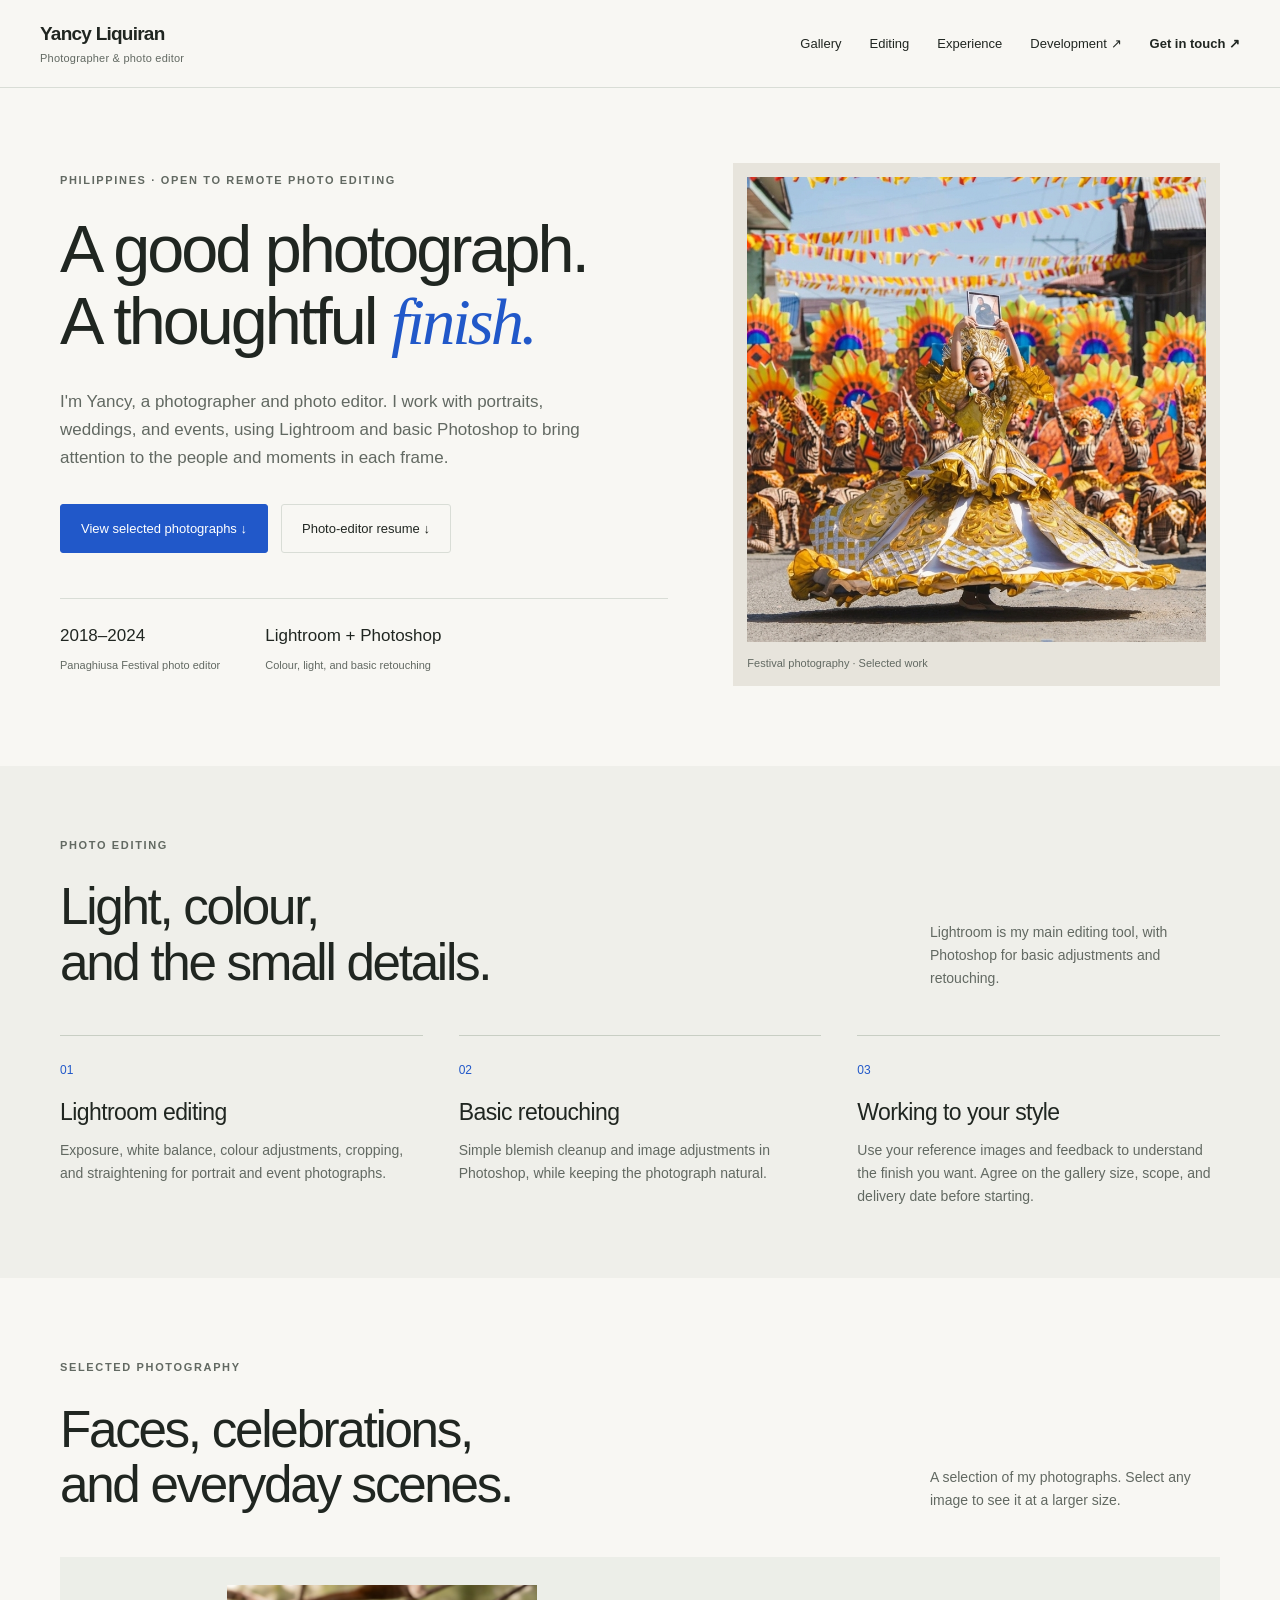
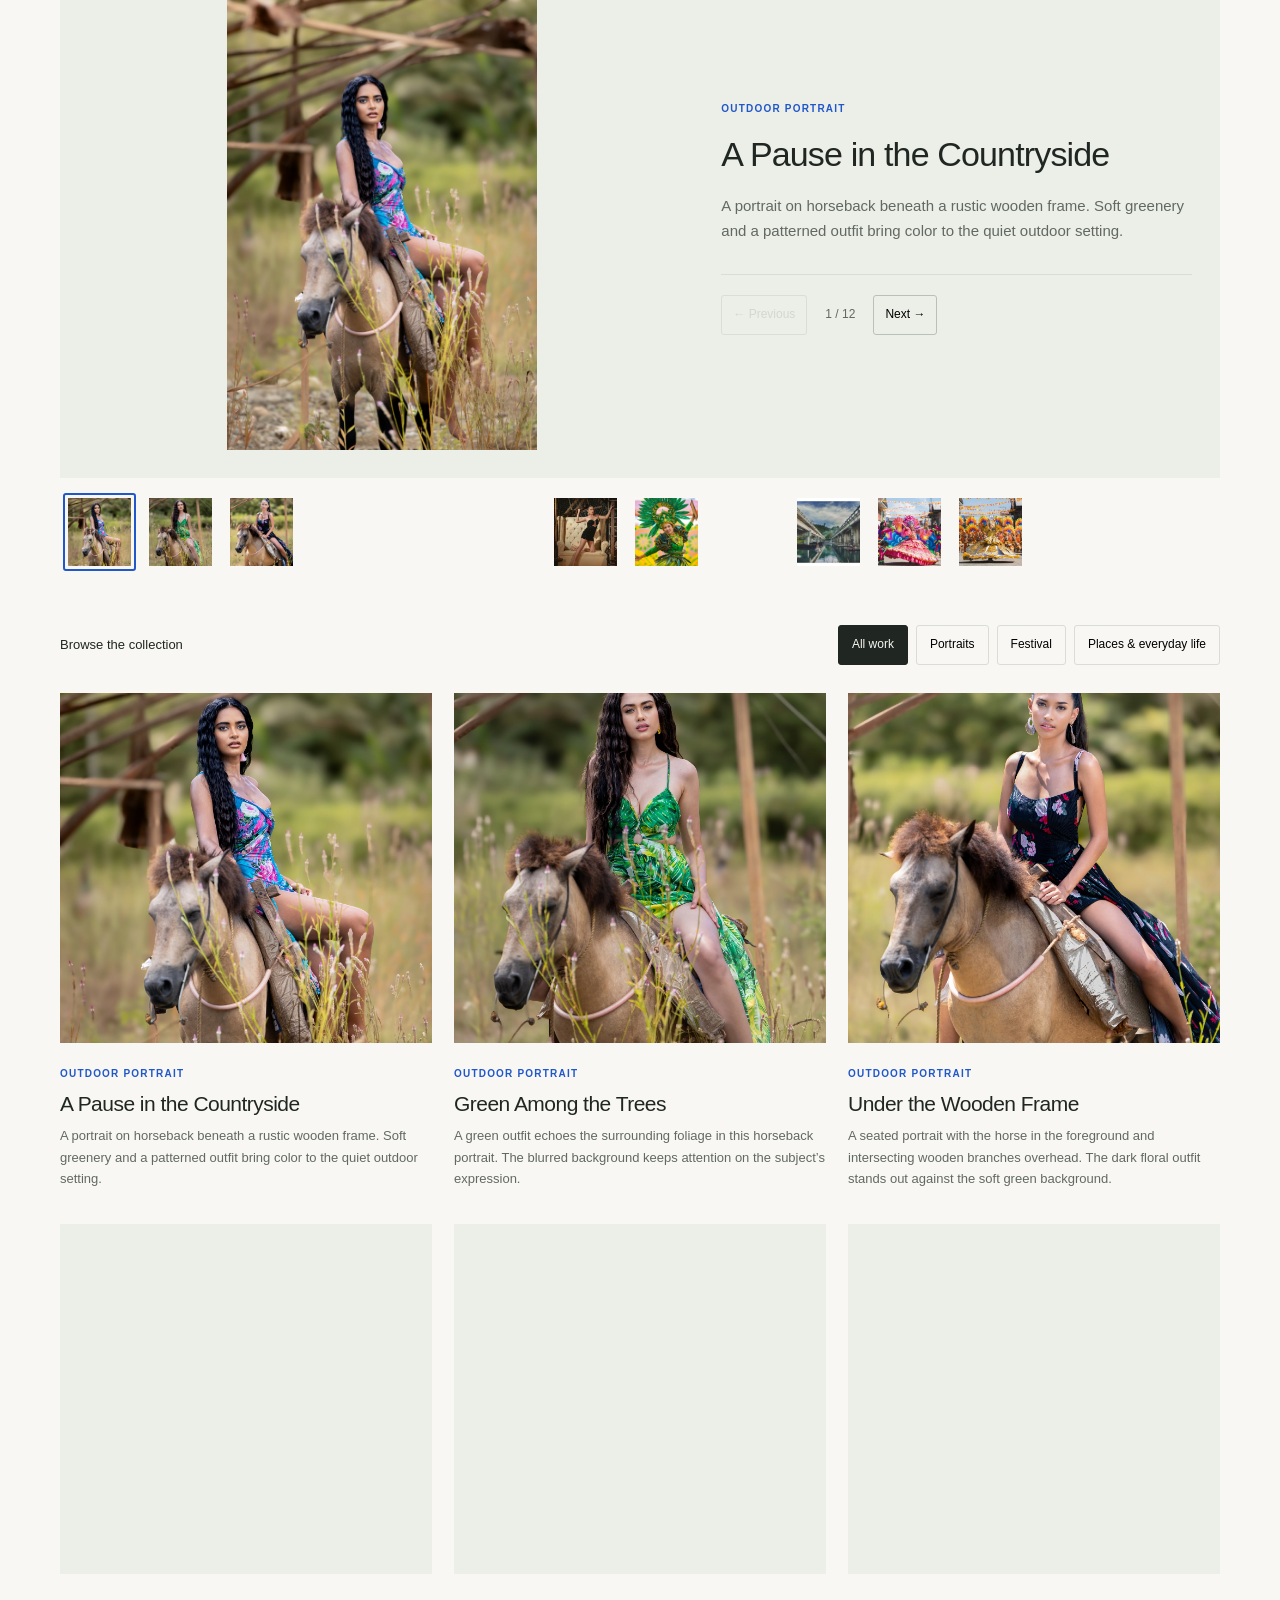
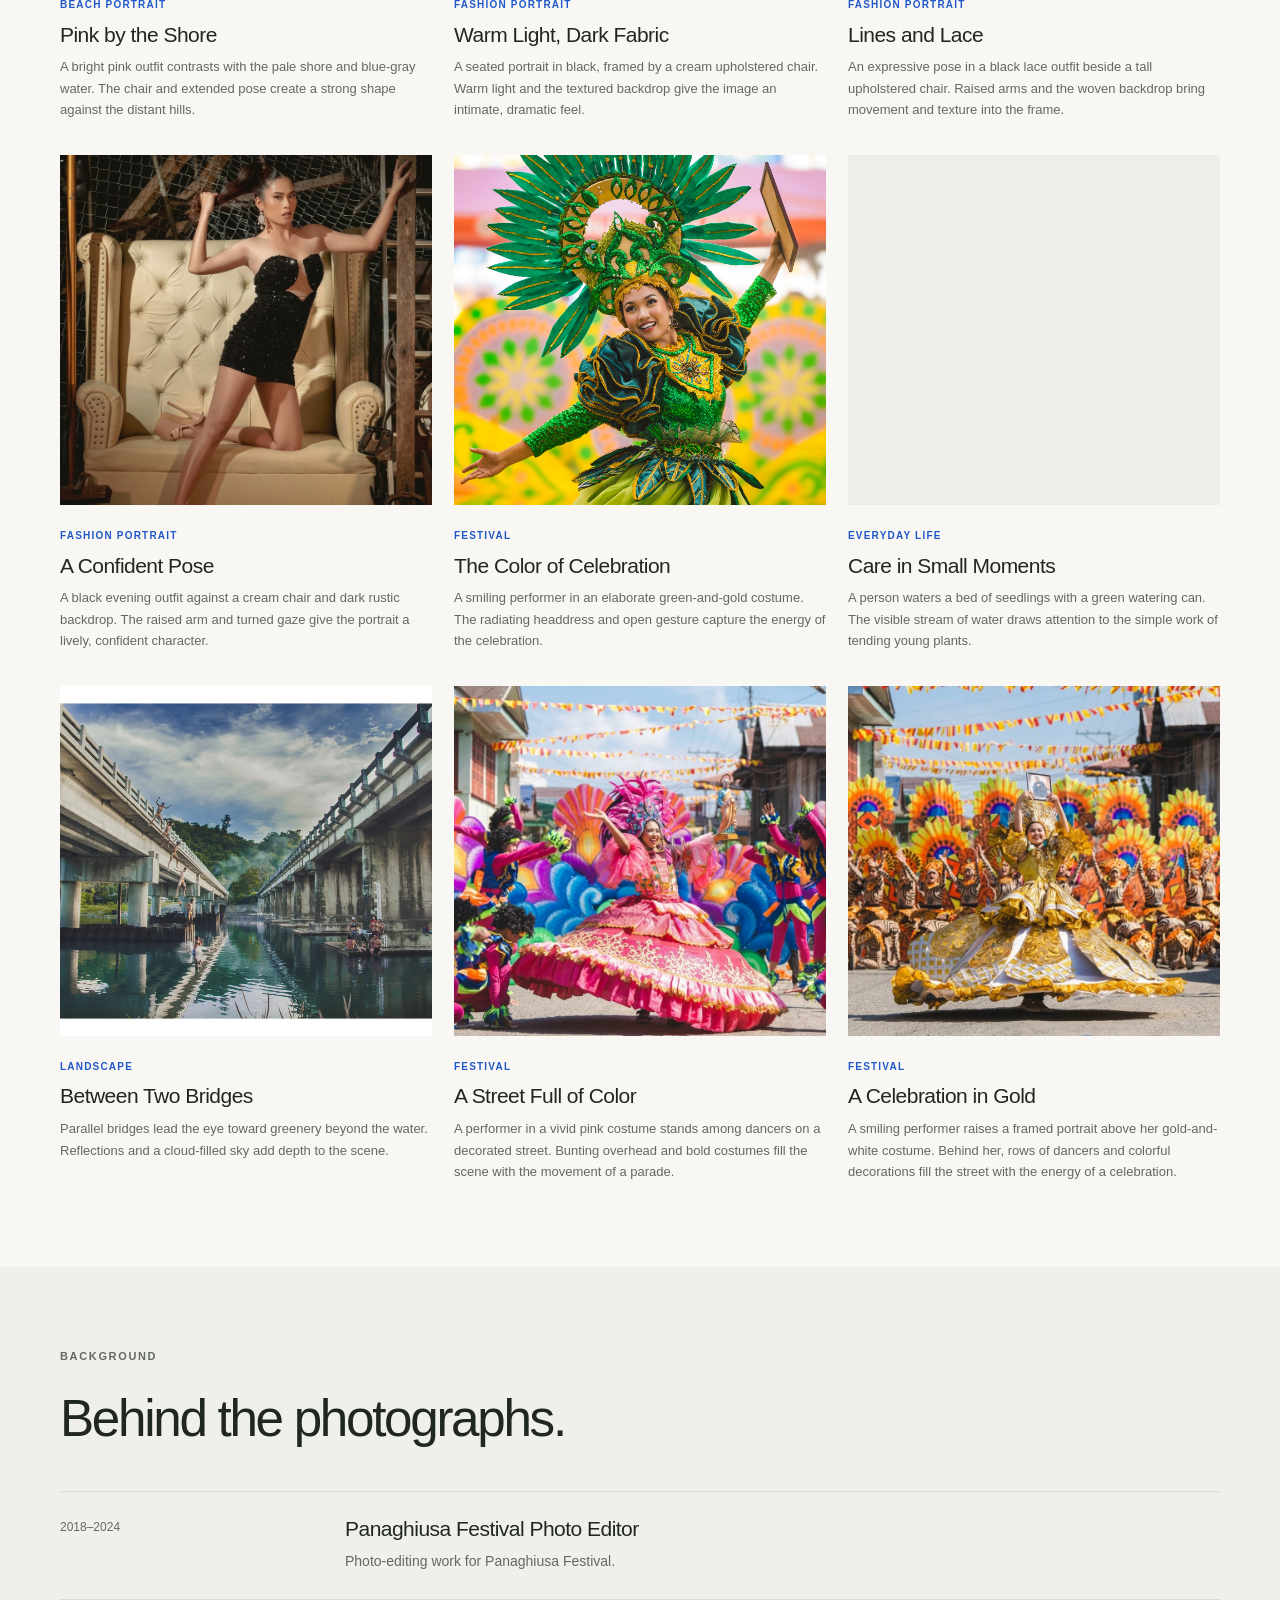
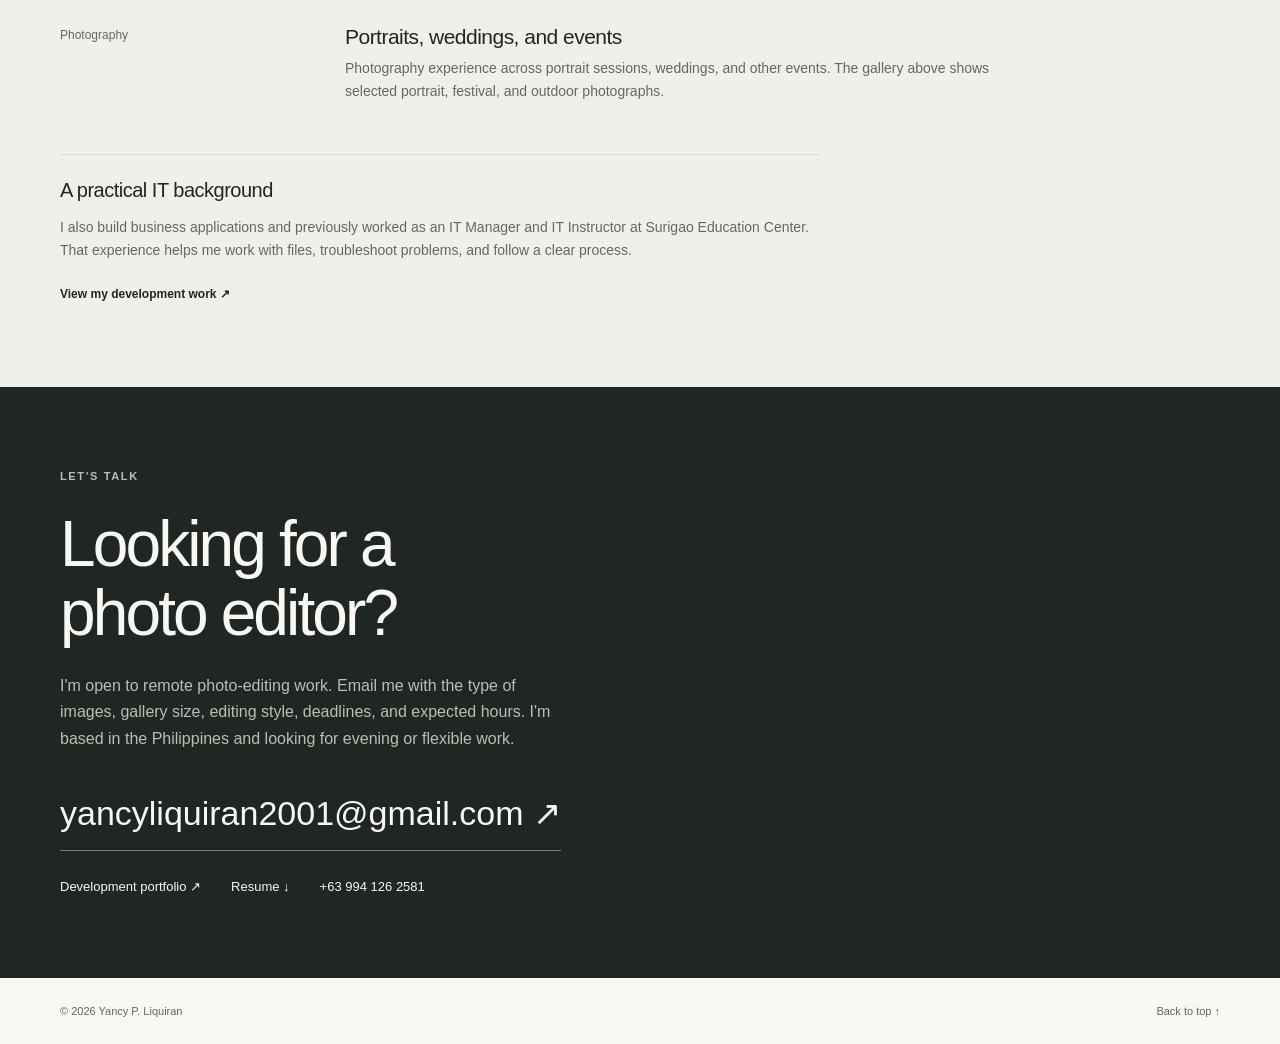
==== photography.html @ 3f3a4eef "Add files via upload" ====
<!doctype html>
<html lang="en"><head><meta charset="utf-8"><meta name="viewport" content="width=device-width,initial-scale=1"><title>Yancy Liquiran | Photography & Photo Editing</title><meta name="description" content="Portrait, festival, and event photography by Yancy Liquiran. Lightroom photo editing and basic Photoshop, based in the Philippines and open to remote work."><link rel="stylesheet" href="styles.css"><link rel="stylesheet" href="portfolio-updates.css"></head>
<body class="photo-page"><a class="skip-link" href="#main">Skip to content</a><header class="header"><a class="brand" href="photography.html">Yancy Liquiran<span>Photographer & photo editor</span></a><button class="menu-toggle" type="button" aria-expanded="false" aria-controls="navigation">Menu</button><nav id="navigation" aria-label="Main navigation"><a href="#gallery">Gallery</a><a href="#services">Editing</a><a href="#photo-experience">Experience</a><a href="index.html">Development ↗</a><a href="#contact" class="nav-contact">Get in touch ↗</a></nav></header>
<main id="main"><section class="wrapper photo-hero"><div><p class="eyebrow">PHILIPPINES · OPEN TO REMOTE PHOTO EDITING</p><h1>A good photograph.<br>A thoughtful <em>finish.</em></h1><p class="intro">I'm Yancy, a photographer and photo editor. I work with portraits, weddings, and events, using Lightroom and basic Photoshop to bring attention to the people and moments in each frame.</p><div class="actions"><a class="button" href="#gallery">View selected photographs ↓</a><a class="button secondary" href="assets/Yancy-Liquiran-Photo-Editor-Resume-2026.pdf" download>Photo-editor resume ↓</a></div><div class="hero-foot"><span>2018–2024<br><b>Panaghiusa Festival photo editor</b></span><span>Lightroom + Photoshop<br><b>Colour, light, and basic retouching</b></span></div></div><figure class="photo-cover"><img src="assets/landscape5.jpg" alt="Festival performer in gold and white holding a framed portrait" fetchpriority="high"><figcaption>Festival photography · Selected work</figcaption></figure></section>
<section id="services" class="services-section"><div class="wrapper"><div class="section-heading"><div><p class="eyebrow">PHOTO EDITING</p><h2>Light, colour,<br>and the small details.</h2></div><p>Lightroom is my main editing tool, with Photoshop for basic adjustments and retouching.</p></div><div class="service-grid"><article><span class="service-number">01</span><h3>Lightroom editing</h3><p>Exposure, white balance, colour adjustments, cropping, and straightening for portrait and event photographs.</p></article><article><span class="service-number">02</span><h3>Basic retouching</h3><p>Simple blemish cleanup and image adjustments in Photoshop, while keeping the photograph natural.</p></article><article><span class="service-number">03</span><h3>Working to your style</h3><p>Use your reference images and feedback to understand the finish you want. Agree on the gallery size, scope, and delivery date before starting.</p></article></div></div></section>
<section id="gallery" class="wrapper gallery-section"><div class="section-heading"><div><p class="eyebrow">SELECTED PHOTOGRAPHY</p><h2>Faces, celebrations,<br>and everyday scenes.</h2></div><p>A selection of my photographs. Select any image to see it at a larger size.</p></div><div class="featured-gallery" hidden><div class="feature-layout"><button class="image-button featured-photo" type="button" aria-label="Enlarge featured photograph"><img alt=""></button><div class="feature-copy"><p class="photo-category"></p><h3></h3><p class="feature-description"></p><div class="feature-controls"><button type="button" id="photo-previous" aria-label="Previous photograph">← Previous</button><span id="photo-counter" aria-live="polite"></span><button type="button" id="photo-next" aria-label="Next photograph">Next →</button></div></div></div><div id="photo-thumbnails" aria-label="Choose a featured photograph"></div></div><div class="gallery-toolbar" hidden><p>Browse the collection</p><div class="gallery-filters" role="group" aria-label="Filter photographs"><button type="button" data-filter="all" aria-pressed="true">All work</button><button type="button" data-filter="portraits" aria-pressed="false">Portraits</button><button type="button" data-filter="festival" aria-pressed="false">Festival</button><button type="button" data-filter="places" aria-pressed="false">Places & everyday life</button></div></div><div class="selected-photo-grid"><figure class="gallery-card" data-category="portraits"><button class="image-button" type="button" aria-label="Enlarge A Pause in the Countryside"><img src="assets/por1.jpg" alt="A portrait on horseback beneath a rustic wooden frame. Soft greenery and a patterned outfit bring color to the quiet outdoor setting." loading="lazy" decoding="async"></button><figcaption><span class="photo-category">Outdoor portrait</span><h3>A Pause in the Countryside</h3><p>A portrait on horseback beneath a rustic wooden frame. Soft greenery and a patterned outfit bring color to the quiet outdoor setting.</p></figcaption></figure><figure class="gallery-card" data-category="portraits"><button class="image-button" type="button" aria-label="Enlarge Green Among the Trees"><img src="assets/por2.jpg" alt="A green outfit echoes the surrounding foliage in this horseback portrait. The blurred background keeps attention on the subject’s expression." loading="lazy" decoding="async"></button><figcaption><span class="photo-category">Outdoor portrait</span><h3>Green Among the Trees</h3><p>A green outfit echoes the surrounding foliage in this horseback portrait. The blurred background keeps attention on the subject’s expression.</p></figcaption></figure><figure class="gallery-card" data-category="portraits"><button class="image-button" type="button" aria-label="Enlarge Under the Wooden Frame"><img src="assets/por3.jpg" alt="A seated portrait with the horse in the foreground and intersecting wooden branches overhead. The dark floral outfit stands out against the soft green background." loading="lazy" decoding="async"></button><figcaption><span class="photo-category">Outdoor portrait</span><h3>Under the Wooden Frame</h3><p>A seated portrait with the horse in the foreground and intersecting wooden branches overhead. The dark floral outfit stands out against the soft green background.</p></figcaption></figure><figure class="gallery-card" data-category="portraits"><button class="image-button" type="button" aria-label="Enlarge Pink by the Shore"><img src="assets/por4.jpg" alt="A bright pink outfit contrasts with the pale shore and blue-gray water. The chair and extended pose create a strong shape against the distant hills." loading="lazy" decoding="async"></button><figcaption><span class="photo-category">Beach portrait</span><h3>Pink by the Shore</h3><p>A bright pink outfit contrasts with the pale shore and blue-gray water. The chair and extended pose create a strong shape against the distant hills.</p></figcaption></figure><figure class="gallery-card" data-category="portraits"><button class="image-button" type="button" aria-label="Enlarge Warm Light, Dark Fabric"><img src="assets/por5.jpg" alt="A seated portrait in black, framed by a cream upholstered chair. Warm light and the textured backdrop give the image an intimate, dramatic feel." loading="lazy" decoding="async"></button><figcaption><span class="photo-category">Fashion portrait</span><h3>Warm Light, Dark Fabric</h3><p>A seated portrait in black, framed by a cream upholstered chair. Warm light and the textured backdrop give the image an intimate, dramatic feel.</p></figcaption></figure><figure class="gallery-card" data-category="portraits"><button class="image-button" type="button" aria-label="Enlarge Lines and Lace"><img src="assets/por6.jpg" alt="An expressive pose in a black lace outfit beside a tall upholstered chair. Raised arms and the woven backdrop bring movement and texture into the frame." loading="lazy" decoding="async"></button><figcaption><span class="photo-category">Fashion portrait</span><h3>Lines and Lace</h3><p>An expressive pose in a black lace outfit beside a tall upholstered chair. Raised arms and the woven backdrop bring movement and texture into the frame.</p></figcaption></figure><figure class="gallery-card" data-category="portraits"><button class="image-button" type="button" aria-label="Enlarge A Confident Pose"><img src="assets/por7.jpg" alt="A black evening outfit against a cream chair and dark rustic backdrop. The raised arm and turned gaze give the portrait a lively, confident character." loading="lazy" decoding="async"></button><figcaption><span class="photo-category">Fashion portrait</span><h3>A Confident Pose</h3><p>A black evening outfit against a cream chair and dark rustic backdrop. The raised arm and turned gaze give the portrait a lively, confident character.</p></figcaption></figure><figure class="gallery-card" data-category="festival"><button class="image-button" type="button" aria-label="Enlarge The Color of Celebration"><img src="assets/landscape1.jpg" alt="A smiling performer in an elaborate green-and-gold costume. The radiating headdress and open gesture capture the energy of the celebration." loading="lazy" decoding="async"></button><figcaption><span class="photo-category">Festival</span><h3>The Color of Celebration</h3><p>A smiling performer in an elaborate green-and-gold costume. The radiating headdress and open gesture capture the energy of the celebration.</p></figcaption></figure><figure class="gallery-card" data-category="places"><button class="image-button" type="button" aria-label="Enlarge Care in Small Moments"><img src="assets/landscape.jpg" alt="A person waters a bed of seedlings with a green watering can. The visible stream of water draws attention to the simple work of tending young plants." loading="lazy" decoding="async"></button><figcaption><span class="photo-category">Everyday life</span><h3>Care in Small Moments</h3><p>A person waters a bed of seedlings with a green watering can. The visible stream of water draws attention to the simple work of tending young plants.</p></figcaption></figure><figure class="gallery-card" data-category="places"><button class="image-button" type="button" aria-label="Enlarge Between Two Bridges"><img src="assets/landscape3.jpg" alt="Parallel bridges lead the eye toward greenery beyond the water. Reflections and a cloud-filled sky add depth to the scene." loading="lazy" decoding="async"></button><figcaption><span class="photo-category">Landscape</span><h3>Between Two Bridges</h3><p>Parallel bridges lead the eye toward greenery beyond the water. Reflections and a cloud-filled sky add depth to the scene.</p></figcaption></figure><figure class="gallery-card" data-category="festival"><button class="image-button" type="button" aria-label="Enlarge A Street Full of Color"><img src="assets/landscape4.jpg" alt="A performer in a vivid pink costume stands among dancers on a decorated street. Bunting overhead and bold costumes fill the scene with the movement of a parade." loading="lazy" decoding="async"></button><figcaption><span class="photo-category">Festival</span><h3>A Street Full of Color</h3><p>A performer in a vivid pink costume stands among dancers on a decorated street. Bunting overhead and bold costumes fill the scene with the movement of a parade.</p></figcaption></figure><figure class="gallery-card" data-category="festival"><button class="image-button" type="button" aria-label="Enlarge A Celebration in Gold"><img src="assets/landscape5.jpg" alt="A smiling performer raises a framed portrait above her gold-and-white costume. Behind her, rows of dancers and colorful decorations fill the street with the energy of a celebration." loading="lazy" decoding="async"></button><figcaption><span class="photo-category">Festival</span><h3>A Celebration in Gold</h3><p>A smiling performer raises a framed portrait above her gold-and-white costume. Behind her, rows of dancers and colorful decorations fill the street with the energy of a celebration.</p></figcaption></figure></div></section>
<section id="photo-experience" class="experience-section"><div class="wrapper"><div class="section-heading"><div><p class="eyebrow">BACKGROUND</p><h2>Behind the photographs.</h2></div></div><div class="timeline"><article><p class="date">2018–2024</p><div><h3>Panaghiusa Festival Photo Editor</h3><p>Photo-editing work for Panaghiusa Festival.</p></div></article><article><p class="date">Photography</p><div><h3>Portraits, weddings, and events</h3><p>Photography experience across portrait sessions, weddings, and other events. The gallery above shows selected portrait, festival, and outdoor photographs.</p></div></article></div><div class="additional-background"><h3>A practical IT background</h3><p>I also build business applications and previously worked as an IT Manager and IT Instructor at Surigao Education Center. That experience helps me work with files, troubleshoot problems, and follow a clear process.</p><a class="text-link" href="index.html">View my development work ↗</a></div></div></section>
<section id="contact" class="contact-section"><div class="wrapper"><p class="eyebrow">LET'S TALK</p><h2>Looking for a<br>photo editor?</h2><p>I'm open to remote photo-editing work. Email me with the type of images, gallery size, editing style, deadlines, and expected hours. I'm based in the Philippines and looking for evening or flexible work.</p><a class="contact-email" href="mailto:yancyliquiran2001@gmail.com">yancyliquiran2001@gmail.com ↗</a><div class="contact-links"><a href="index.html">Development portfolio ↗</a><a href="assets/Yancy-Liquiran-Photo-Editor-Resume-2026.pdf" download>Resume ↓</a><a href="tel:+639941262581">+63 994 126 2581</a></div></div></section></main><footer class="wrapper"><p>© 2026 Yancy P. Liquiran</p><a href="#">Back to top ↑</a></footer><dialog id="image-viewer" aria-label="Image viewer"><button type="button" class="close-viewer" aria-label="Close image viewer">Close ×</button><img alt=""><p></p></dialog><script src="script.js"></script><script src="photography.js"></script></body></html>
---- styles.css ----
/* Typography and spacing keep the project screenshots at the center of the page. */
:root{--paper:#f8f7f3;--ink:#202621;--muted:#626962;--line:#d9ddd6;--blue:#2158c9;--serif:Georgia,'Times New Roman',serif;--sans:Arial,Helvetica,sans-serif}
*{box-sizing:border-box}html{scroll-behavior:smooth;scroll-padding-top:100px}body{margin:0;background:var(--paper);color:var(--ink);font:16px/1.65 var(--sans)}a{color:inherit;text-decoration:none}button{font:inherit;cursor:pointer}img{display:block;max-width:100%}button,a{-webkit-tap-highlight-color:transparent}a:focus-visible,button:focus-visible{outline:3px solid var(--blue);outline-offset:5px}p{margin:0 0 18px}h1,h2,h3{margin:0;line-height:1.08;font-weight:500}h1,h2{letter-spacing:-.045em}h3{font-size:24px;letter-spacing:-.025em}.wrapper{max-width:1240px;margin:auto;padding:0 40px}.eyebrow{font-size:11px;font-weight:700;letter-spacing:.15em;margin-bottom:25px;color:var(--muted)}.header{padding:22px 40px;max-width:1440px;margin:auto;display:flex;align-items:center;justify-content:space-between;border-bottom:1px solid var(--line);gap:20px}.brand{font-size:19px;font-weight:700;line-height:1.3;letter-spacing:-.04em}.brand span{display:block;font-size:11px;font-weight:400;color:var(--muted);letter-spacing:.02em;margin-top:4px}nav{display:flex;gap:28px;font-size:13px}nav a:hover,.text-link:hover{color:var(--blue)}.nav-contact{font-weight:700}.menu-toggle{display:none}.skip-link{position:absolute;left:20px;top:-80px;background:var(--ink);color:white;padding:12px;z-index:9}.skip-link:focus{top:10px}
.hero{display:grid;grid-template-columns:1.4fr 1fr;gap:65px;padding-top:85px;padding-bottom:90px;align-items:center}.hero h1{font-size:clamp(52px,6vw,85px)}.hero h1 em{font-family:var(--serif);color:var(--blue);font-weight:400}.intro{max-width:535px;font-size:18px;line-height:1.65;color:var(--muted);margin-top:30px}.actions{display:flex;gap:13px;margin-top:32px;flex-wrap:wrap}.button{background:var(--blue);color:white;padding:13px 20px;font-size:13px;border:1px solid var(--blue);border-radius:3px;transition:background .2s,transform .2s}.button:hover{background:#1745a4;transform:translateY(-2px)}.button.secondary{background:transparent;color:var(--ink);border-color:var(--line)}.button.secondary:hover{background:#eeeee8}.hero-foot{display:flex;gap:45px;margin-top:45px;padding-top:23px;border-top:1px solid var(--line);font-size:17px}.hero-foot b{font-size:11px;font-weight:400;color:var(--muted)}.portrait{margin:0;background:#e0e5df;padding:20px 20px 0;border-radius:120px 120px 3px 3px;overflow:hidden}.portrait>img{width:100%;height:420px;object-fit:cover;object-position:center 15%;border-radius:100px 100px 0 0}.portrait figcaption{padding:17px 0;font-size:12px;display:flex;justify-content:space-between;gap:14px}.portrait figcaption span:last-child{color:var(--muted);font-size:10px}
.work-section{background:#efefea;padding:85px 0}.section-heading{display:flex;justify-content:space-between;gap:50px;align-items:end;margin-bottom:45px}h2{font-size:clamp(36px,4vw,53px)}.section-heading>p{max-width:290px;color:var(--muted);font-size:14px;margin-bottom:0}.project-grid{display:grid;grid-template-columns:1fr 1fr;gap:50px 28px}.project{min-width:0}.project-images{background:#dce1dc;height:290px;padding:26px 22px;position:relative;overflow:hidden;border-radius:4px}.image-button{padding:0;border:0;background:white;width:92%;box-shadow:0 6px 22px #20262117;transition:transform .25s}.image-button img{width:100%;aspect-ratio:1.8;object-fit:cover;object-position:top}.image-button:hover{transform:translateY(-4px)}.detail-shot{position:absolute;width:56%;right:16px;bottom:18px;border:5px solid white}.project:nth-child(2) .project-images{background:#dbe6ee}.project:nth-child(3) .project-images{background:#d6e3e5}.project:nth-child(4) .project-images{background:#e8e0d7}.project-info{padding:22px 0 0}.project-meta{display:flex;justify-content:space-between;gap:12px;font-size:10px;text-transform:uppercase;letter-spacing:.09em;color:var(--muted);margin-bottom:12px}.project h3{font-size:29px;margin-bottom:13px}.project p{font-size:14px;color:var(--muted);margin-bottom:12px}.project p.stack{font-size:11px}.text-link{font-size:12px;font-weight:700}.private-note{font-size:11px;color:var(--muted)}
.about{display:grid;grid-template-columns:1fr 1.5fr;gap:80px;padding-top:100px;padding-bottom:100px}.about-copy>p{font-size:16px;color:var(--muted)}.skills{border-top:1px solid var(--line);margin-top:35px}.skills>div{padding:17px 0;border-bottom:1px solid var(--line)}.skills h3{font-size:15px;font-weight:700;margin-bottom:7px}.skills p{font-size:13px;margin:0;color:var(--muted)}.experience-section{padding:80px 0;background:#f0f0eb}.timeline article{display:grid;grid-template-columns:250px 1fr;gap:35px;border-top:1px solid var(--line);padding:26px 0}.date{font-size:12px;color:var(--muted)}.timeline h3{font-size:21px;margin-bottom:9px}.organization{font-size:12px;color:var(--blue);margin-bottom:12px}.timeline article div>p:last-child{font-size:14px;color:var(--muted);max-width:650px;margin:0}.credentials{display:grid;grid-template-columns:1fr 1fr;gap:40px;border-top:1px solid var(--line);padding-top:35px;margin-top:10px}.credentials h3{font-size:20px;margin-bottom:12px}.credentials p:not(.eyebrow){font-size:13px;color:var(--muted)}.photography{display:grid;grid-template-columns:1fr 1.5fr;gap:80px;padding-top:90px;padding-bottom:90px}.photography>div:nth-child(2){padding-top:40px;color:var(--muted)}.photo-gallery{grid-column:1/-1;display:grid;grid-template-columns:repeat(3,1fr);gap:16px}.photo-gallery[hidden]{display:none}.photo-gallery figure{margin:0}.photo-gallery img{width:100%;height:330px;object-fit:cover}.photo-gallery figcaption{font-size:12px;margin-top:8px}.contact-section{background:var(--ink);color:var(--paper);padding:80px 0}.contact-section .eyebrow{color:#b6c0b6}.contact-section h2{font-size:64px}.contact-section p:not(.eyebrow){max-width:510px;color:#b6c0b6;margin-top:25px}.contact-email{display:inline-block;font-size:clamp(17px,3vw,34px);border-bottom:1px solid #727c72;padding-bottom:9px;margin:15px 0 25px;overflow-wrap:anywhere}.contact-links{display:flex;gap:30px;flex-wrap:wrap;font-size:13px}.contact-links a:hover{color:#9dbdff}footer{display:flex;justify-content:space-between;padding-top:24px!important;padding-bottom:24px!important;font-size:11px;color:var(--muted)}footer p{margin:0}dialog{border:0;background:var(--paper);padding:45px 20px 20px;width:min(1100px,95vw);max-height:92vh;border-radius:4px}dialog::backdrop{background:#101b16d9}dialog img{width:100%;max-height:72vh;object-fit:contain}.close-viewer{position:absolute;right:20px;top:8px;background:transparent;border:0;padding:4px}dialog p{font-size:12px;margin:10px 0 0}
@media(min-width:1500px){.hero{padding-top:110px;padding-bottom:110px}}@media(max-width:960px){.hero{gap:35px}.hero h1{font-size:59px}.portrait>img{height:350px}.portrait figcaption{flex-direction:column;gap:3px}nav{gap:17px}.project-images{height:240px}.about,.photography{gap:40px}.hero-foot{gap:20px}.timeline article{grid-template-columns:190px 1fr}}
@media(max-width:700px){.wrapper{padding-left:22px;padding-right:22px}.header{padding:17px 22px;position:relative}.menu-toggle{display:block;background:transparent;border:1px solid var(--line);border-radius:3px;padding:6px 13px;font-size:12px}nav{display:none;position:absolute;left:0;right:0;top:100%;background:var(--paper);z-index:5;padding:20px 22px;box-shadow:0 10px 20px #20262112;flex-direction:column;gap:16px}nav.open{display:flex}.hero{grid-template-columns:1fr;padding-top:55px;padding-bottom:50px;gap:40px}.hero h1{font-size:60px}.intro{font-size:16px}.eyebrow{font-size:10px}.portrait{max-width:440px;width:100%;justify-self:center}.portrait>img{height:380px}.portrait figcaption{flex-direction:row}.hero-foot{gap:35px}.section-heading{display:block}.section-heading>p{margin-top:22px;max-width:100%}.project-grid{grid-template-columns:1fr;gap:42px}.project-images{height:280px}.work-section,.experience-section{padding:55px 0}.about,.photography{grid-template-columns:1fr;gap:30px;padding-top:60px;padding-bottom:60px}.timeline article{grid-template-columns:1fr;gap:5px;padding:23px 0}.timeline .date{margin:0 0 8px}.credentials{grid-template-columns:1fr;gap:20px}.photography>div:nth-child(2){padding:0}.photo-gallery{grid-template-columns:1fr 1fr}.photo-gallery img{height:230px}.contact-section{padding:55px 0}.contact-section h2{font-size:52px}.contact-links{gap:20px}.hero h1{letter-spacing:-.05em}}
@media(prefers-reduced-motion:reduce){html{scroll-behavior:auto}*{transition:none!important}}
---- portfolio-updates.css ----
/* Shared additions keep both portfolios in the same visual family. */
[hidden]{display:none!important}
.creative-teaser{display:grid;grid-template-columns:1.2fr 1fr;gap:80px;align-items:center;padding-top:80px;padding-bottom:80px}.creative-teaser p:not(.eyebrow){max-width:500px;margin:24px 0;color:var(--muted)}.creative-teaser em,.photo-hero em{font-family:var(--serif);color:var(--blue);font-weight:400}.teaser-image{display:block;max-width:340px;justify-self:center}.teaser-image img{width:100%;height:400px;object-fit:cover;border-radius:120px 120px 3px 3px}
.project-detail{margin-top:18px;border-top:1px solid var(--line);padding-top:12px;font-size:13px}.project-detail summary{cursor:pointer;font-weight:700;list-style:revert}.project-detail>div{padding-top:18px}.project-detail h4{font-size:12px;margin:14px 0 6px}.project-detail p{font-size:13px}
.photo-hero{display:grid;grid-template-columns:1.25fr 1fr;gap:65px;align-items:center;padding-top:75px;padding-bottom:80px}.photo-hero h1{font-size:clamp(46px,5.2vw,72px)}.photo-hero .intro{font-size:17px}.photo-cover{margin:0;background:#e7e4dc;padding:14px}.photo-cover img{width:100%;height:465px;object-fit:cover;object-position:center 35%}.photo-cover figcaption{font-size:11px;color:var(--muted);padding:12px 0 0}
.services-section{background:#efefea;padding:70px 0}.service-grid{display:grid;grid-template-columns:repeat(3,1fr);gap:36px}.service-grid article{border-top:1px solid #c8cec4;padding-top:20px}.service-number{color:var(--blue);font-size:12px}.service-grid h3{font-size:23px;margin:18px 0 14px}.service-grid p{font-size:14px;color:var(--muted);margin:0}
.gallery-section{padding-top:80px;padding-bottom:85px}.feature-layout{display:grid;grid-template-columns:1.25fr 1fr;gap:45px;background:#eceee8;padding:28px;align-items:center}.featured-photo{width:100%;box-shadow:none;background:transparent}.featured-photo:hover{transform:none}.featured-photo img{width:100%;height:465px;object-fit:contain;object-position:center;aspect-ratio:auto}.feature-copy h3{font-size:34px;line-height:1.15;margin:15px 0 20px}.feature-description{font-size:15px;color:var(--muted)}.photo-category{display:block;color:var(--blue);font-size:10px;text-transform:uppercase;font-weight:700;letter-spacing:.12em}.feature-controls{display:flex;flex-wrap:wrap;align-items:center;gap:18px;border-top:1px solid var(--line);padding-top:20px;margin-top:30px}.feature-controls button{padding:9px 11px;background:transparent;border:1px solid #b9c1b6;border-radius:3px;font-size:12px}.feature-controls button:disabled{opacity:.35;cursor:default}#photo-counter{font-size:12px;color:var(--muted)}
#photo-thumbnails{display:flex;gap:8px;overflow:auto;padding:15px 3px 8px;scrollbar-width:thin}#photo-thumbnails button{padding:3px;border:2px solid transparent;background:transparent;flex:0 0 73px;border-radius:3px}#photo-thumbnails button[aria-pressed="true"]{border-color:var(--blue)}#photo-thumbnails img{height:68px;width:63px;object-fit:cover}
.gallery-toolbar{display:flex;flex-wrap:wrap;align-items:center;justify-content:space-between;gap:18px;margin:46px 0 26px}.gallery-toolbar p{font-size:13px;margin:0}.gallery-filters{display:flex;gap:8px;flex-wrap:wrap}.gallery-filters button{font-size:12px;border:1px solid var(--line);background:transparent;padding:9px 13px;border-radius:3px}.gallery-filters button[aria-pressed="true"]{background:var(--ink);border-color:var(--ink);color:var(--paper)}
.selected-photo-grid{display:grid;grid-template-columns:repeat(3,minmax(0,1fr));gap:34px 22px;margin-top:28px}.gallery-card{margin:0;min-width:0}.gallery-card .image-button{width:100%;box-shadow:none;background:#eceee8}.gallery-card img{height:350px;aspect-ratio:auto;object-fit:cover;object-position:center}.gallery-card figcaption{padding-top:15px}.gallery-card h3{font-size:21px;margin:10px 0}.gallery-card p{font-size:13px;color:var(--muted);margin:0}.additional-background{border-top:1px solid var(--line);margin-top:25px;padding-top:25px;max-width:760px}.additional-background h3{font-size:20px;margin-bottom:14px}.additional-background p{color:var(--muted);font-size:14px}.photo-page .contact-section h2{font-size:clamp(40px,5vw,64px)}
@media(max-width:960px){.header nav{gap:16px}.photo-hero{gap:30px}.photo-cover img{height:405px}.feature-layout{gap:25px}.featured-photo img{height:400px}.gallery-card img{height:290px}.creative-teaser{gap:35px}}
@media(max-width:700px){.photo-hero{grid-template-columns:1fr;padding-top:45px;padding-bottom:50px;gap:35px}.photo-hero h1{font-size:clamp(40px,10vw,59px)}.photo-hero .hero-foot{gap:25px;font-size:15px}.photo-cover{max-width:440px;width:100%;justify-self:center}.photo-cover img{height:420px}.services-section{padding:50px 0}.service-grid{grid-template-columns:1fr;gap:28px}.gallery-section{padding-top:50px;padding-bottom:55px}.feature-layout{grid-template-columns:1fr;padding:15px;gap:22px}.featured-photo img{height:370px}.feature-copy{padding:0 8px 10px}.feature-copy h3{font-size:28px;margin:12px 0}.feature-controls{margin-top:20px}.selected-photo-grid{grid-template-columns:repeat(2,minmax(0,1fr));gap:28px 14px}.gallery-card img{height:245px}.gallery-card h3{font-size:18px}.gallery-card p{font-size:12px}.creative-teaser{grid-template-columns:1fr;padding-top:55px;padding-bottom:55px;gap:30px}.teaser-image{max-width:300px}.teaser-image img{height:350px}.gallery-toolbar{margin-top:32px}}
@media(max-width:390px){.selected-photo-grid{grid-template-columns:1fr}.gallery-card img{height:360px}.photo-cover img{height:350px}.featured-photo img{height:320px}}
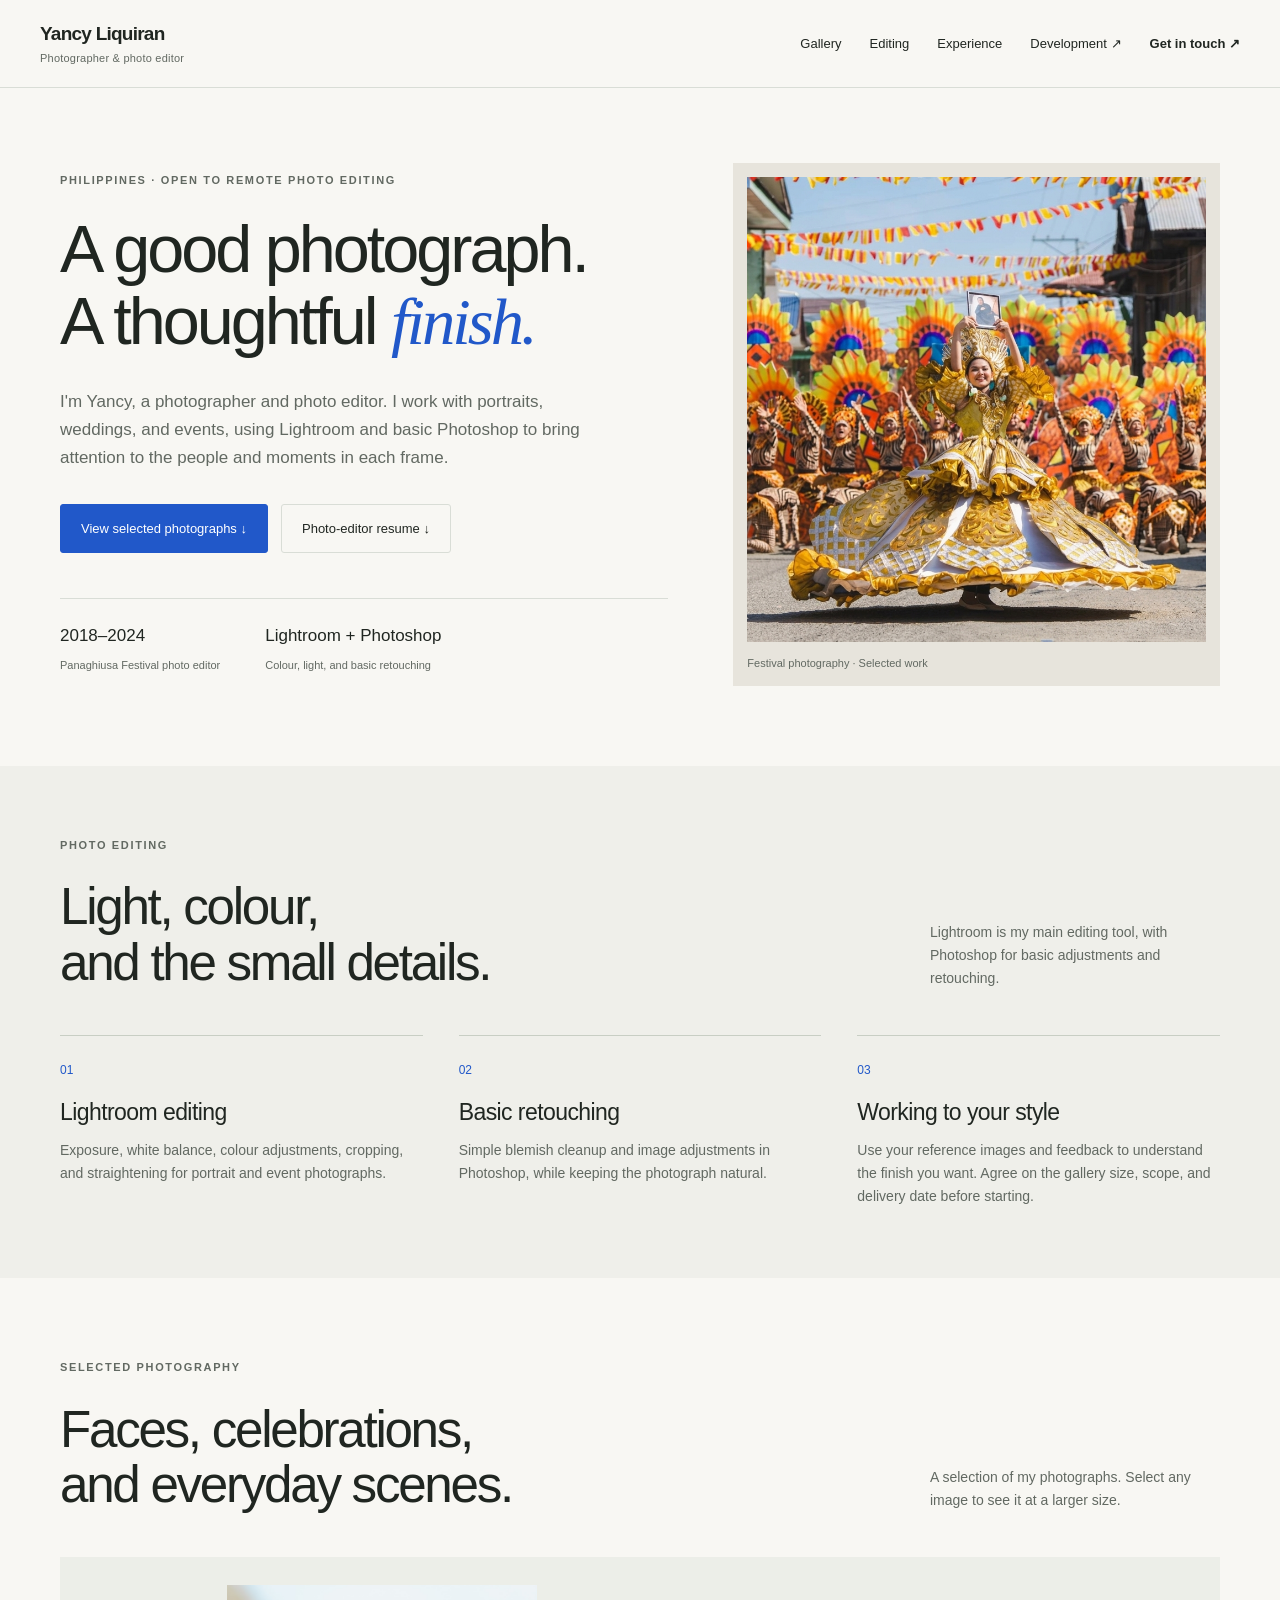
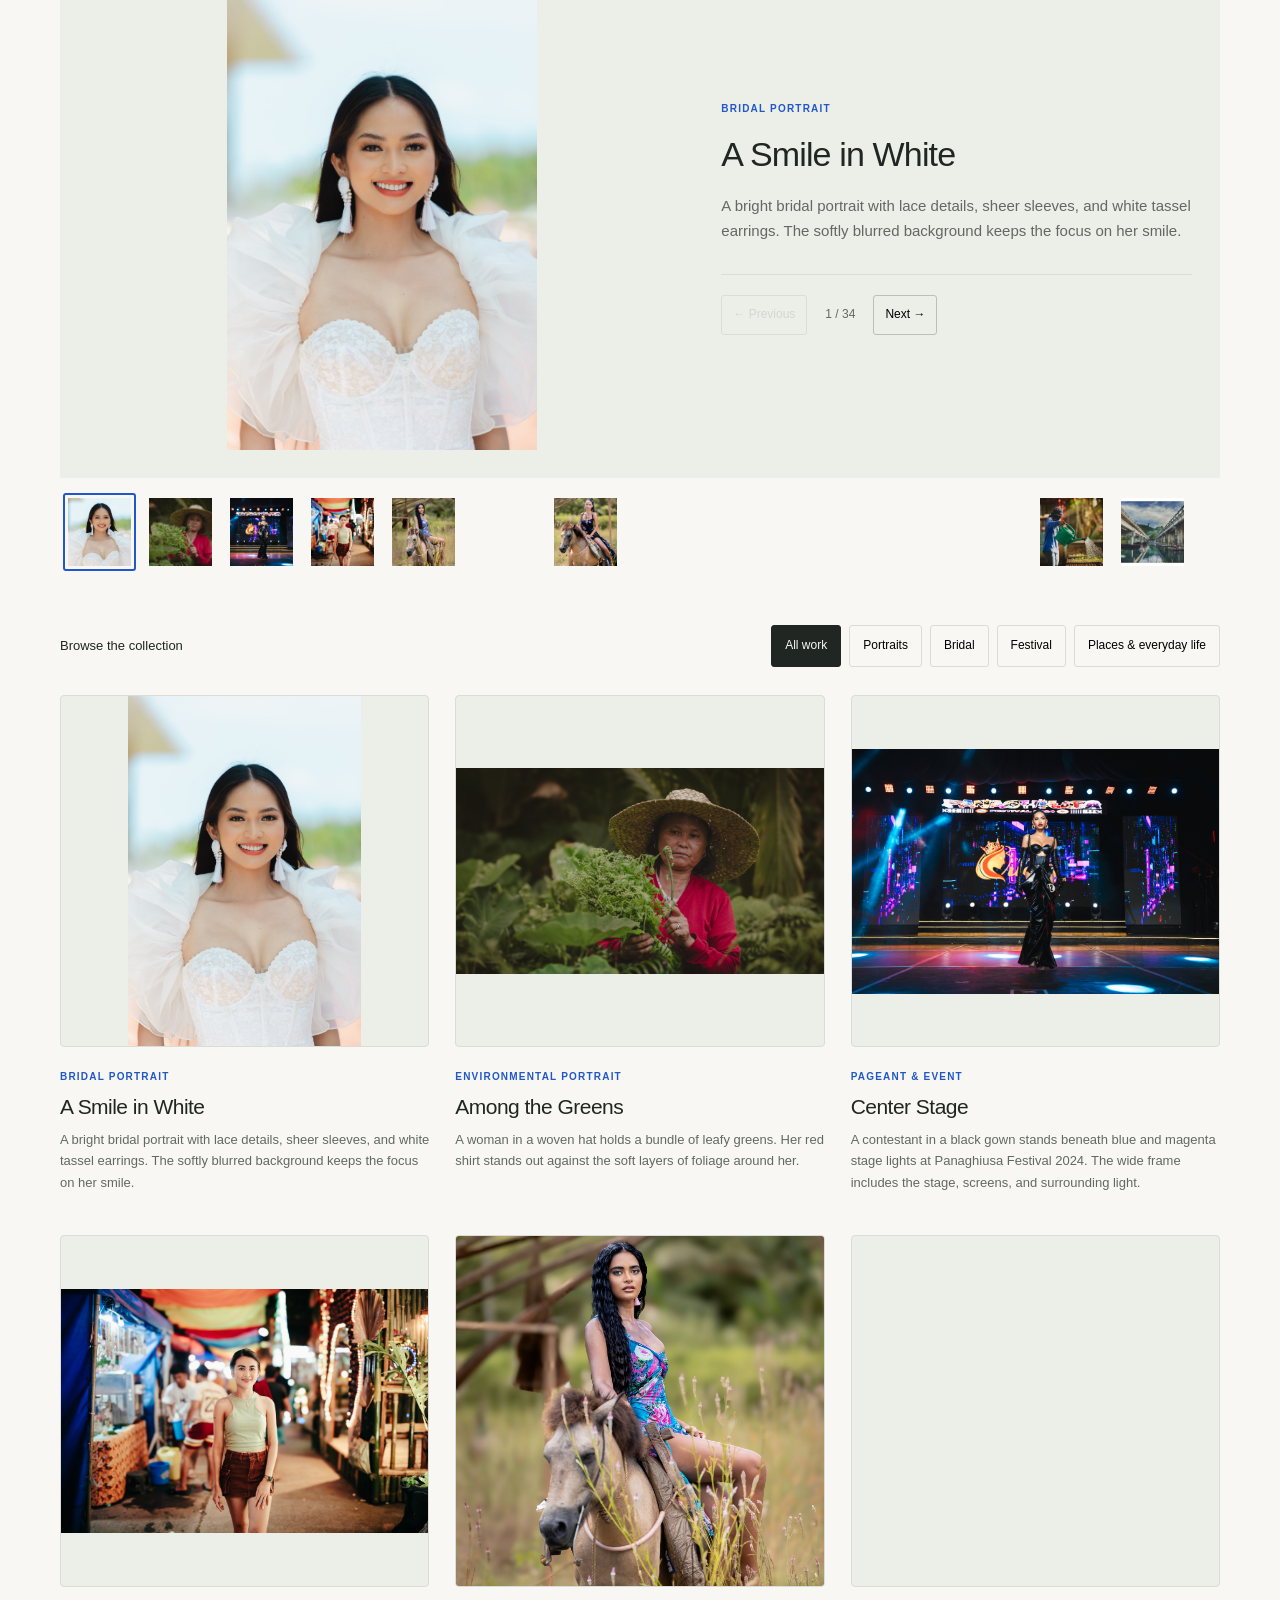
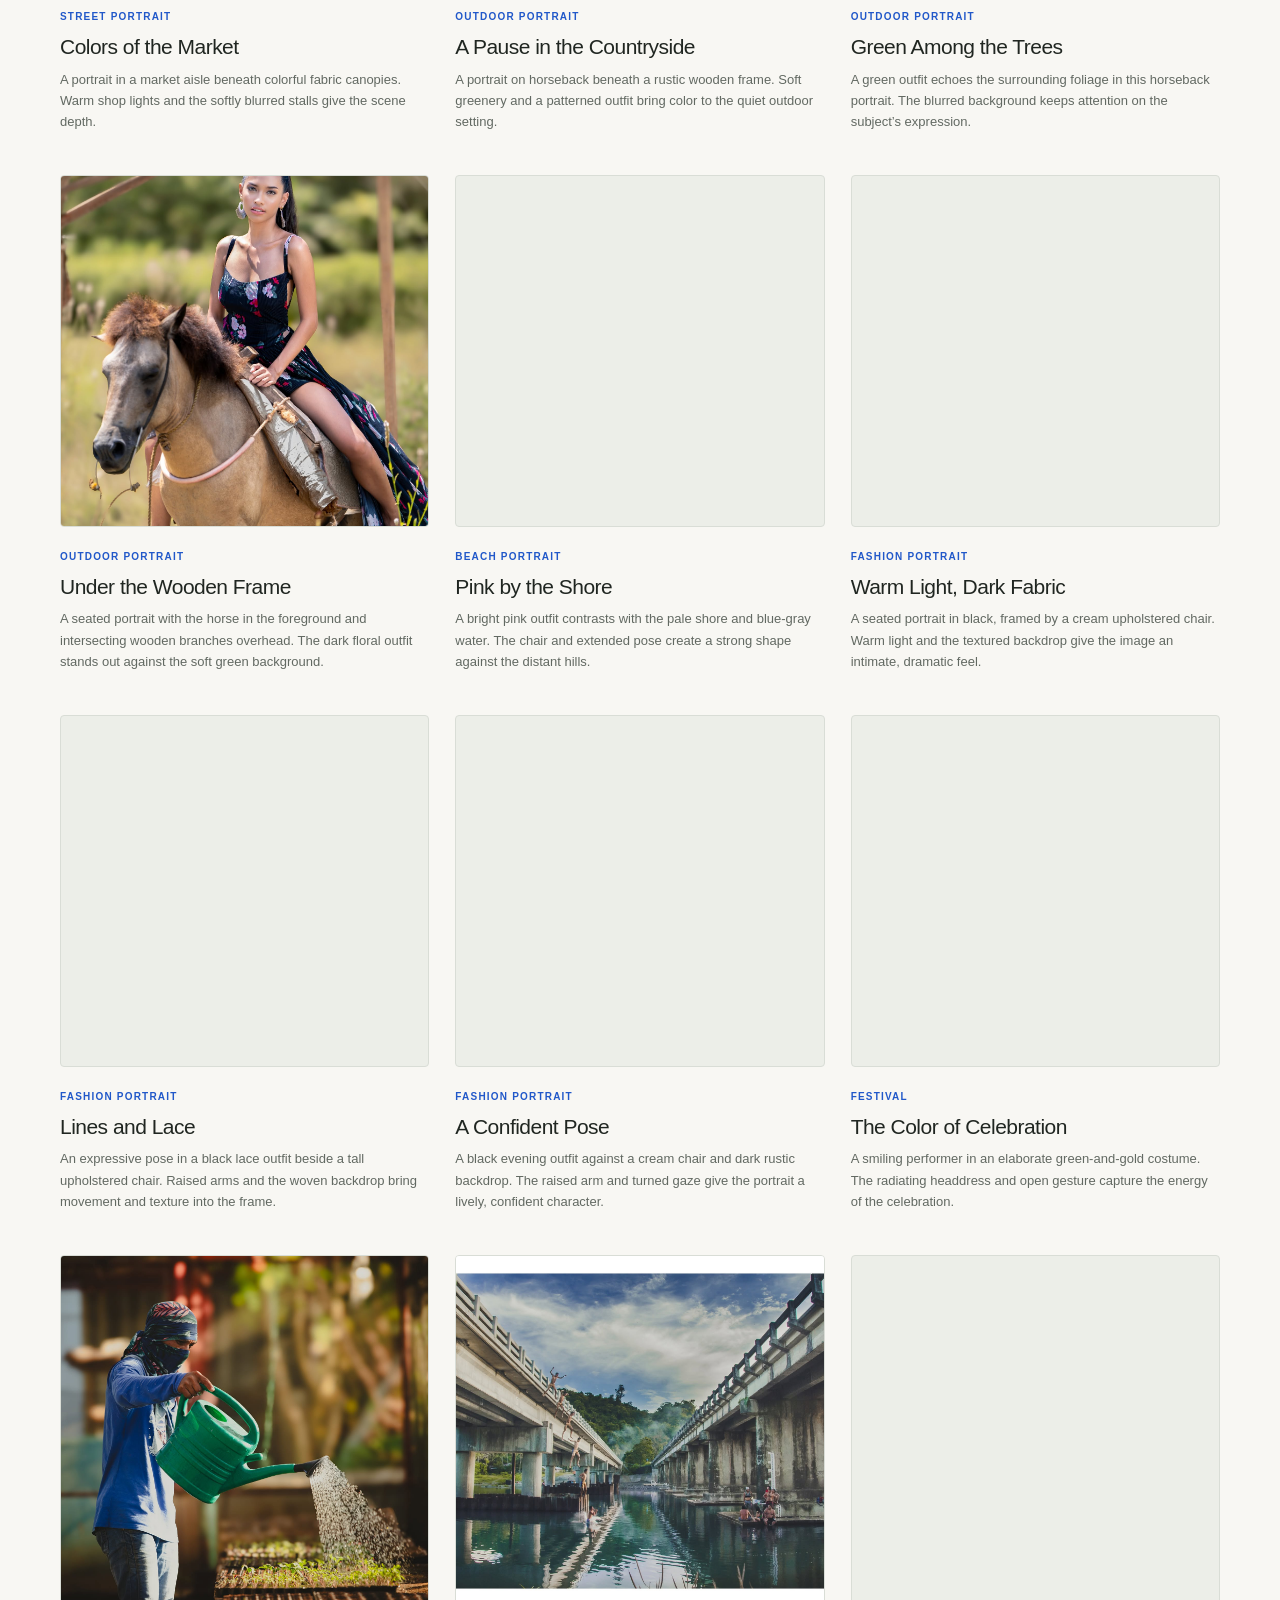
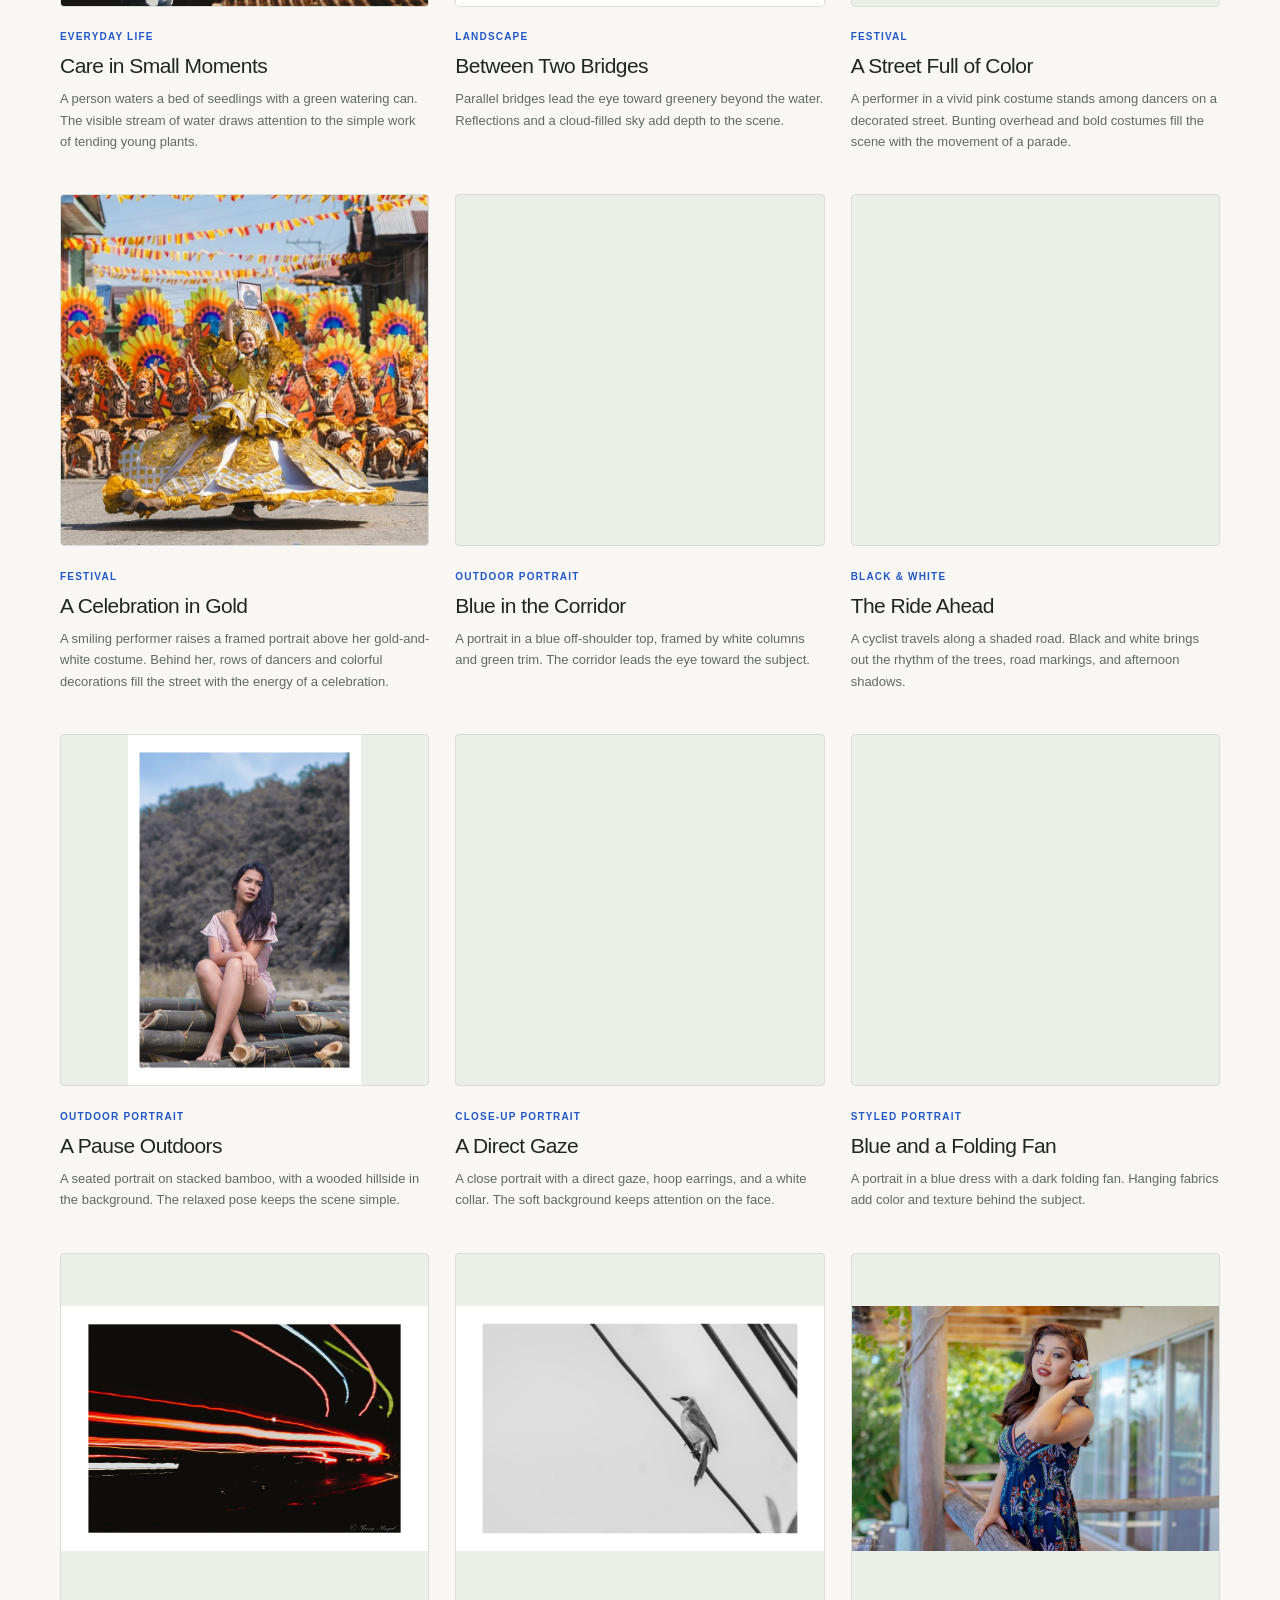
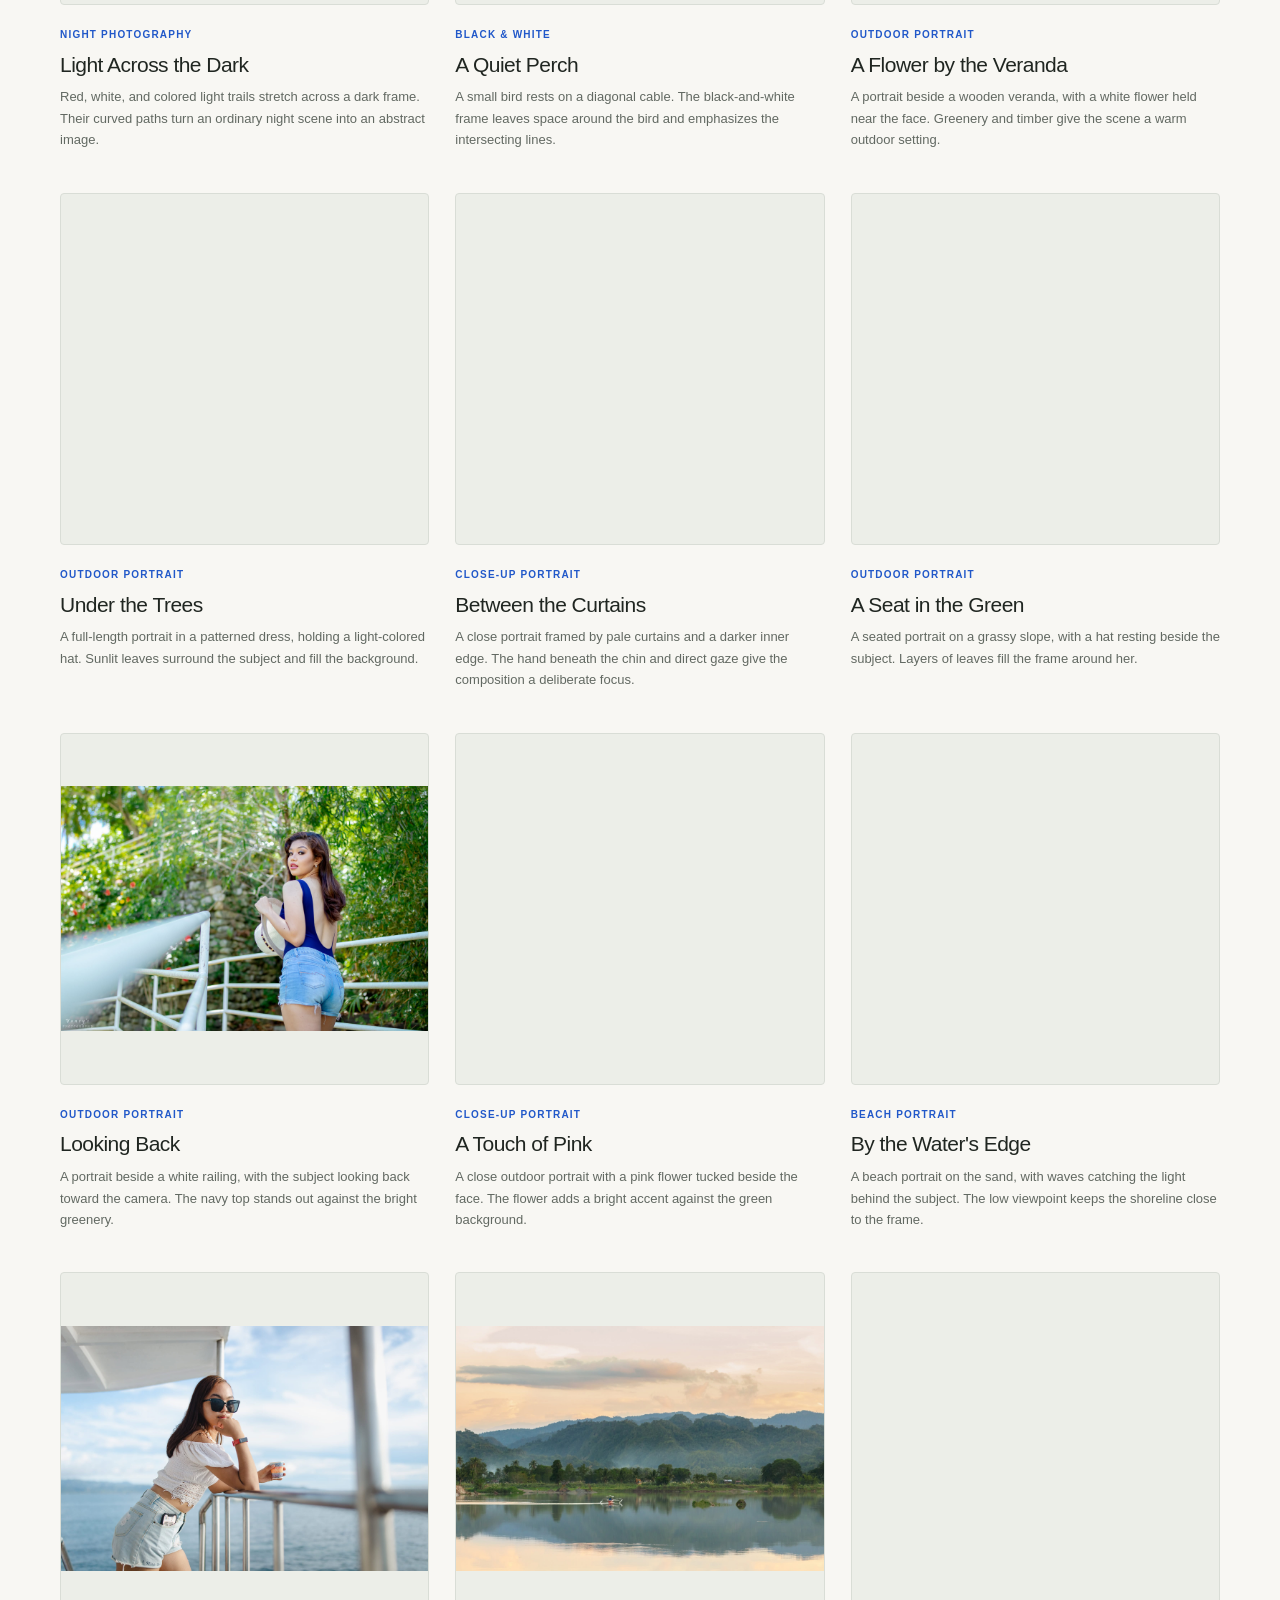
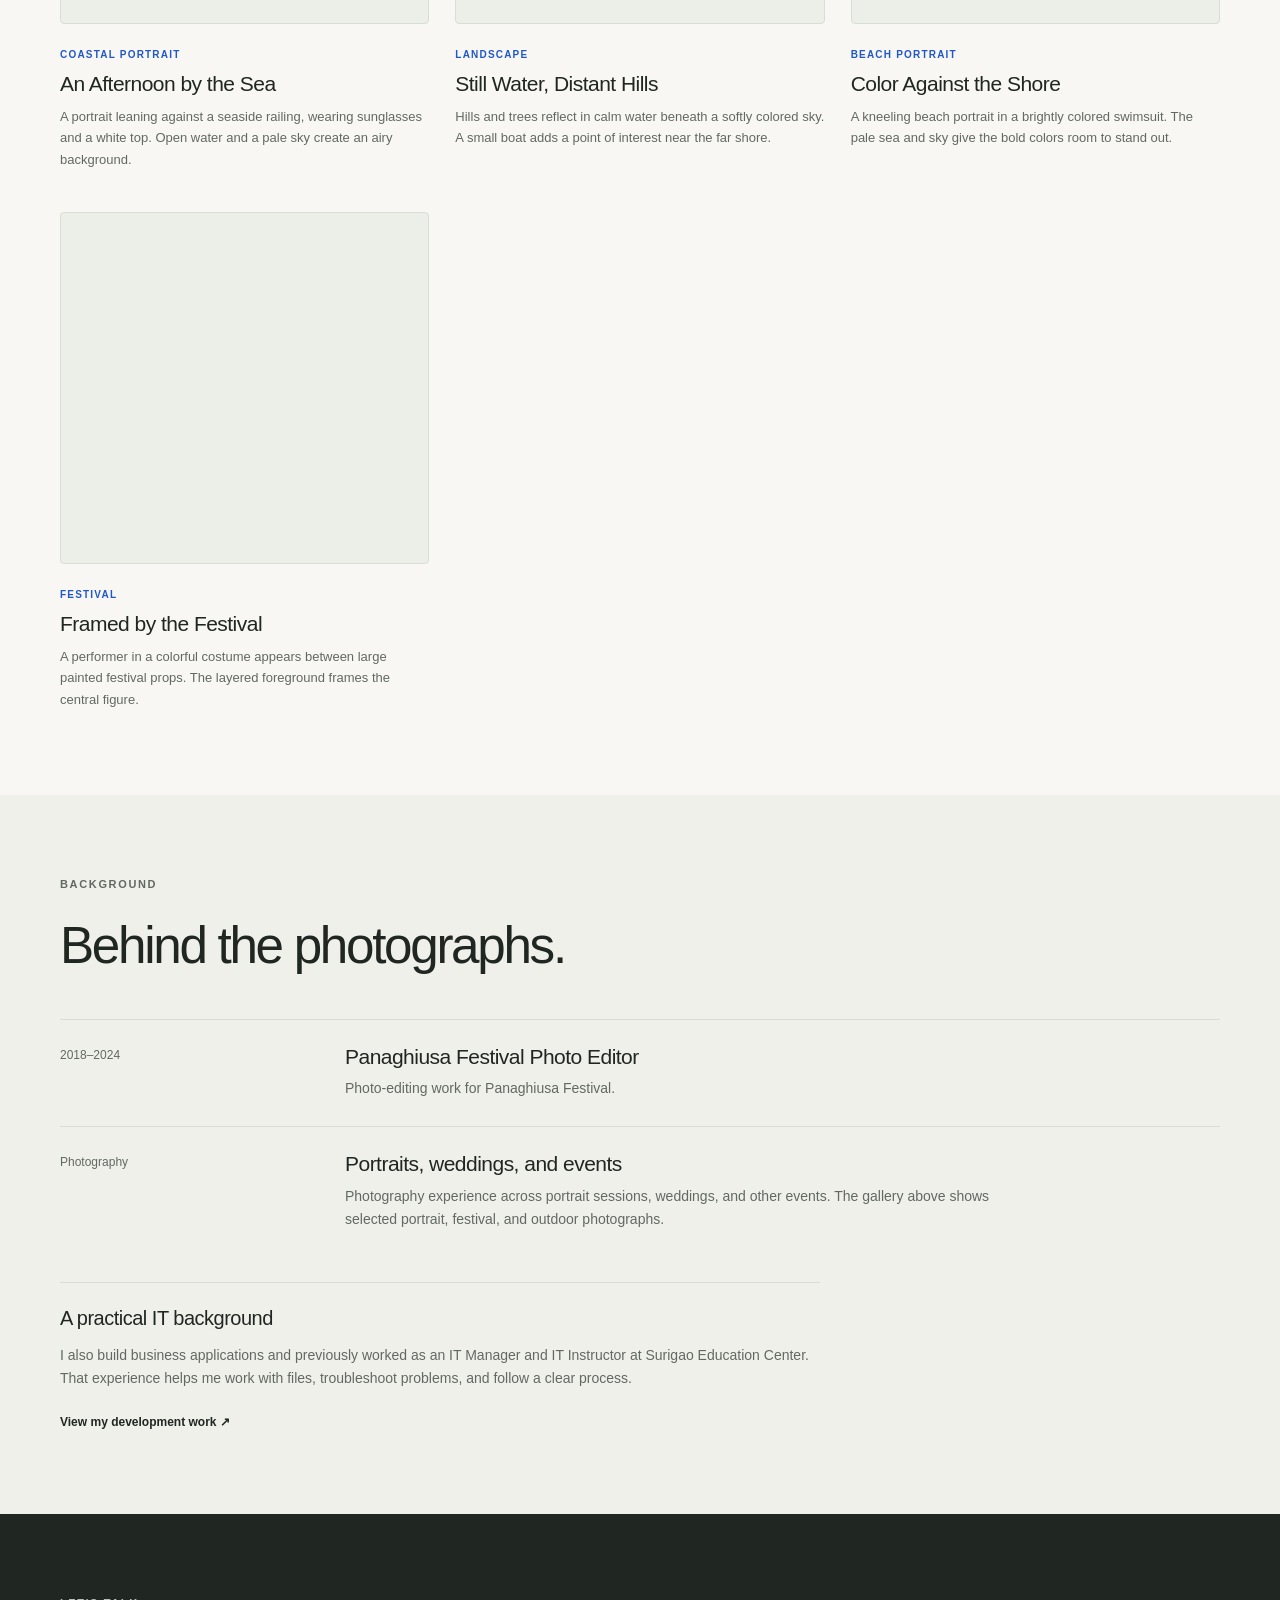
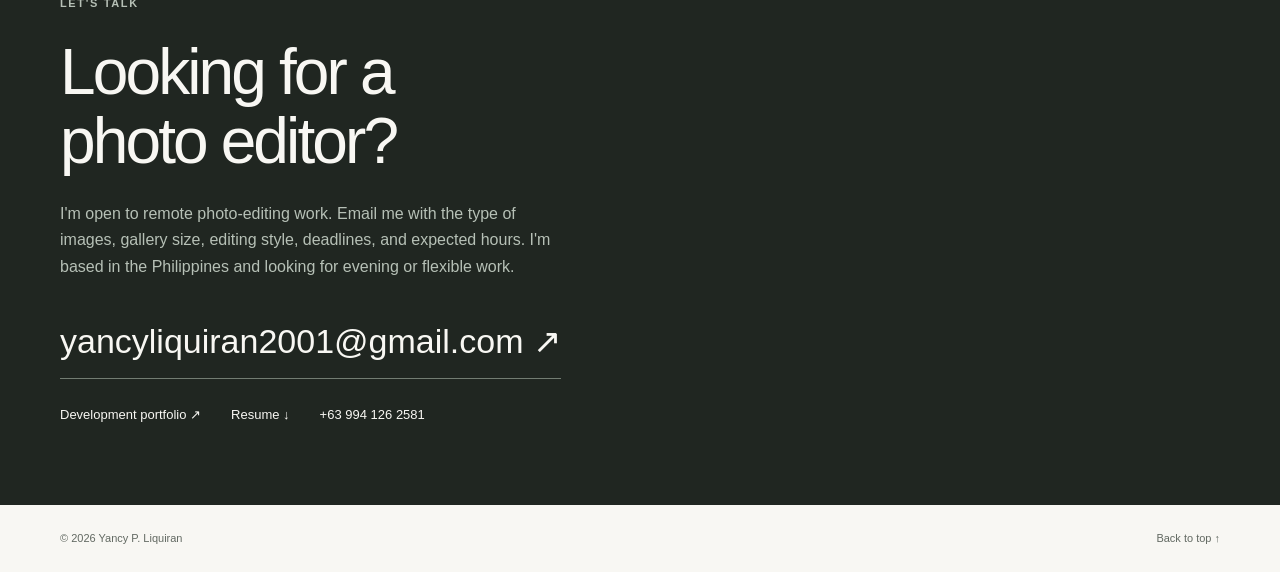
==== commit 9a11eda8: "Add files via upload" ====
--- a/photography.html
+++ b/photography.html
@@ -3,6 +3,6 @@
 <body class="photo-page"><a class="skip-link" href="#main">Skip to content</a><header class="header"><a class="brand" href="photography.html">Yancy Liquiran<span>Photographer & photo editor</span></a><button class="menu-toggle" type="button" aria-expanded="false" aria-controls="navigation">Menu</button><nav id="navigation" aria-label="Main navigation"><a href="#gallery">Gallery</a><a href="#services">Editing</a><a href="#photo-experience">Experience</a><a href="index.html">Development ↗</a><a href="#contact" class="nav-contact">Get in touch ↗</a></nav></header>
 <main id="main"><section class="wrapper photo-hero"><div><p class="eyebrow">PHILIPPINES · OPEN TO REMOTE PHOTO EDITING</p><h1>A good photograph.<br>A thoughtful <em>finish.</em></h1><p class="intro">I'm Yancy, a photographer and photo editor. I work with portraits, weddings, and events, using Lightroom and basic Photoshop to bring attention to the people and moments in each frame.</p><div class="actions"><a class="button" href="#gallery">View selected photographs ↓</a><a class="button secondary" href="assets/Yancy-Liquiran-Photo-Editor-Resume-2026.pdf" download>Photo-editor resume ↓</a></div><div class="hero-foot"><span>2018–2024<br><b>Panaghiusa Festival photo editor</b></span><span>Lightroom + Photoshop<br><b>Colour, light, and basic retouching</b></span></div></div><figure class="photo-cover"><img src="assets/landscape5.jpg" alt="Festival performer in gold and white holding a framed portrait" fetchpriority="high"><figcaption>Festival photography · Selected work</figcaption></figure></section>
 <section id="services" class="services-section"><div class="wrapper"><div class="section-heading"><div><p class="eyebrow">PHOTO EDITING</p><h2>Light, colour,<br>and the small details.</h2></div><p>Lightroom is my main editing tool, with Photoshop for basic adjustments and retouching.</p></div><div class="service-grid"><article><span class="service-number">01</span><h3>Lightroom editing</h3><p>Exposure, white balance, colour adjustments, cropping, and straightening for portrait and event photographs.</p></article><article><span class="service-number">02</span><h3>Basic retouching</h3><p>Simple blemish cleanup and image adjustments in Photoshop, while keeping the photograph natural.</p></article><article><span class="service-number">03</span><h3>Working to your style</h3><p>Use your reference images and feedback to understand the finish you want. Agree on the gallery size, scope, and delivery date before starting.</p></article></div></div></section>
-<section id="gallery" class="wrapper gallery-section"><div class="section-heading"><div><p class="eyebrow">SELECTED PHOTOGRAPHY</p><h2>Faces, celebrations,<br>and everyday scenes.</h2></div><p>A selection of my photographs. Select any image to see it at a larger size.</p></div><div class="featured-gallery" hidden><div class="feature-layout"><button class="image-button featured-photo" type="button" aria-label="Enlarge featured photograph"><img alt=""></button><div class="feature-copy"><p class="photo-category"></p><h3></h3><p class="feature-description"></p><div class="feature-controls"><button type="button" id="photo-previous" aria-label="Previous photograph">← Previous</button><span id="photo-counter" aria-live="polite"></span><button type="button" id="photo-next" aria-label="Next photograph">Next →</button></div></div></div><div id="photo-thumbnails" aria-label="Choose a featured photograph"></div></div><div class="gallery-toolbar" hidden><p>Browse the collection</p><div class="gallery-filters" role="group" aria-label="Filter photographs"><button type="button" data-filter="all" aria-pressed="true">All work</button><button type="button" data-filter="portraits" aria-pressed="false">Portraits</button><button type="button" data-filter="festival" aria-pressed="false">Festival</button><button type="button" data-filter="places" aria-pressed="false">Places & everyday life</button></div></div><div class="selected-photo-grid"><figure class="gallery-card" data-category="portraits"><button class="image-button" type="button" aria-label="Enlarge A Pause in the Countryside"><img src="assets/por1.jpg" alt="A portrait on horseback beneath a rustic wooden frame. Soft greenery and a patterned outfit bring color to the quiet outdoor setting." loading="lazy" decoding="async"></button><figcaption><span class="photo-category">Outdoor portrait</span><h3>A Pause in the Countryside</h3><p>A portrait on horseback beneath a rustic wooden frame. Soft greenery and a patterned outfit bring color to the quiet outdoor setting.</p></figcaption></figure><figure class="gallery-card" data-category="portraits"><button class="image-button" type="button" aria-label="Enlarge Green Among the Trees"><img src="assets/por2.jpg" alt="A green outfit echoes the surrounding foliage in this horseback portrait. The blurred background keeps attention on the subject’s expression." loading="lazy" decoding="async"></button><figcaption><span class="photo-category">Outdoor portrait</span><h3>Green Among the Trees</h3><p>A green outfit echoes the surrounding foliage in this horseback portrait. The blurred background keeps attention on the subject’s expression.</p></figcaption></figure><figure class="gallery-card" data-category="portraits"><button class="image-button" type="button" aria-label="Enlarge Under the Wooden Frame"><img src="assets/por3.jpg" alt="A seated portrait with the horse in the foreground and intersecting wooden branches overhead. The dark floral outfit stands out against the soft green background." loading="lazy" decoding="async"></button><figcaption><span class="photo-category">Outdoor portrait</span><h3>Under the Wooden Frame</h3><p>A seated portrait with the horse in the foreground and intersecting wooden branches overhead. The dark floral outfit stands out against the soft green background.</p></figcaption></figure><figure class="gallery-card" data-category="portraits"><button class="image-button" type="button" aria-label="Enlarge Pink by the Shore"><img src="assets/por4.jpg" alt="A bright pink outfit contrasts with the pale shore and blue-gray water. The chair and extended pose create a strong shape against the distant hills." loading="lazy" decoding="async"></button><figcaption><span class="photo-category">Beach portrait</span><h3>Pink by the Shore</h3><p>A bright pink outfit contrasts with the pale shore and blue-gray water. The chair and extended pose create a strong shape against the distant hills.</p></figcaption></figure><figure class="gallery-card" data-category="portraits"><button class="image-button" type="button" aria-label="Enlarge Warm Light, Dark Fabric"><img src="assets/por5.jpg" alt="A seated portrait in black, framed by a cream upholstered chair. Warm light and the textured backdrop give the image an intimate, dramatic feel." loading="lazy" decoding="async"></button><figcaption><span class="photo-category">Fashion portrait</span><h3>Warm Light, Dark Fabric</h3><p>A seated portrait in black, framed by a cream upholstered chair. Warm light and the textured backdrop give the image an intimate, dramatic feel.</p></figcaption></figure><figure class="gallery-card" data-category="portraits"><button class="image-button" type="button" aria-label="Enlarge Lines and Lace"><img src="assets/por6.jpg" alt="An expressive pose in a black lace outfit beside a tall upholstered chair. Raised arms and the woven backdrop bring movement and texture into the frame." loading="lazy" decoding="async"></button><figcaption><span class="photo-category">Fashion portrait</span><h3>Lines and Lace</h3><p>An expressive pose in a black lace outfit beside a tall upholstered chair. Raised arms and the woven backdrop bring movement and texture into the frame.</p></figcaption></figure><figure class="gallery-card" data-category="portraits"><button class="image-button" type="button" aria-label="Enlarge A Confident Pose"><img src="assets/por7.jpg" alt="A black evening outfit against a cream chair and dark rustic backdrop. The raised arm and turned gaze give the portrait a lively, confident character." loading="lazy" decoding="async"></button><figcaption><span class="photo-category">Fashion portrait</span><h3>A Confident Pose</h3><p>A black evening outfit against a cream chair and dark rustic backdrop. The raised arm and turned gaze give the portrait a lively, confident character.</p></figcaption></figure><figure class="gallery-card" data-category="festival"><button class="image-button" type="button" aria-label="Enlarge The Color of Celebration"><img src="assets/landscape1.jpg" alt="A smiling performer in an elaborate green-and-gold costume. The radiating headdress and open gesture capture the energy of the celebration." loading="lazy" decoding="async"></button><figcaption><span class="photo-category">Festival</span><h3>The Color of Celebration</h3><p>A smiling performer in an elaborate green-and-gold costume. The radiating headdress and open gesture capture the energy of the celebration.</p></figcaption></figure><figure class="gallery-card" data-category="places"><button class="image-button" type="button" aria-label="Enlarge Care in Small Moments"><img src="assets/landscape.jpg" alt="A person waters a bed of seedlings with a green watering can. The visible stream of water draws attention to the simple work of tending young plants." loading="lazy" decoding="async"></button><figcaption><span class="photo-category">Everyday life</span><h3>Care in Small Moments</h3><p>A person waters a bed of seedlings with a green watering can. The visible stream of water draws attention to the simple work of tending young plants.</p></figcaption></figure><figure class="gallery-card" data-category="places"><button class="image-button" type="button" aria-label="Enlarge Between Two Bridges"><img src="assets/landscape3.jpg" alt="Parallel bridges lead the eye toward greenery beyond the water. Reflections and a cloud-filled sky add depth to the scene." loading="lazy" decoding="async"></button><figcaption><span class="photo-category">Landscape</span><h3>Between Two Bridges</h3><p>Parallel bridges lead the eye toward greenery beyond the water. Reflections and a cloud-filled sky add depth to the scene.</p></figcaption></figure><figure class="gallery-card" data-category="festival"><button class="image-button" type="button" aria-label="Enlarge A Street Full of Color"><img src="assets/landscape4.jpg" alt="A performer in a vivid pink costume stands among dancers on a decorated street. Bunting overhead and bold costumes fill the scene with the movement of a parade." loading="lazy" decoding="async"></button><figcaption><span class="photo-category">Festival</span><h3>A Street Full of Color</h3><p>A performer in a vivid pink costume stands among dancers on a decorated street. Bunting overhead and bold costumes fill the scene with the movement of a parade.</p></figcaption></figure><figure class="gallery-card" data-category="festival"><button class="image-button" type="button" aria-label="Enlarge A Celebration in Gold"><img src="assets/landscape5.jpg" alt="A smiling performer raises a framed portrait above her gold-and-white costume. Behind her, rows of dancers and colorful decorations fill the street with the energy of a celebration." loading="lazy" decoding="async"></button><figcaption><span class="photo-category">Festival</span><h3>A Celebration in Gold</h3><p>A smiling performer raises a framed portrait above her gold-and-white costume. Behind her, rows of dancers and colorful decorations fill the street with the energy of a celebration.</p></figcaption></figure></div></section>
+<section id="gallery" class="wrapper gallery-section"><div class="section-heading"><div><p class="eyebrow">SELECTED PHOTOGRAPHY</p><h2>Faces, celebrations,<br>and everyday scenes.</h2></div><p>A selection of my photographs. Select any image to see it at a larger size.</p></div><div class="featured-gallery" hidden><div class="feature-layout"><button class="image-button featured-photo" type="button" aria-label="Enlarge featured photograph"><img alt=""></button><div class="feature-copy"><p class="photo-category"></p><h3></h3><p class="feature-description"></p><div class="feature-controls"><button type="button" id="photo-previous" aria-label="Previous photograph">← Previous</button><span id="photo-counter" aria-live="polite"></span><button type="button" id="photo-next" aria-label="Next photograph">Next →</button></div></div></div><div id="photo-thumbnails" aria-label="Choose a featured photograph"></div></div><div class="gallery-toolbar" hidden><p>Browse the collection</p><div class="gallery-filters" role="group" aria-label="Filter photographs"><button type="button" data-filter="all" aria-pressed="true">All work</button><button type="button" data-filter="portraits" aria-pressed="false">Portraits</button><button type="button" data-filter="weddings" aria-pressed="false">Bridal</button><button type="button" data-filter="festival" aria-pressed="false">Festival</button><button type="button" data-filter="places" aria-pressed="false">Places & everyday life</button></div></div><div class="selected-photo-grid"><figure class="gallery-card added-photo" data-category="weddings"><button class="image-button" type="button" aria-label="Enlarge A Smile in White"><img src="assets/gallery-latest-02.jpg" alt="A bright bridal portrait with lace details, sheer sleeves, and white tassel earrings. The softly blurred background keeps the focus on her smile." loading="lazy" decoding="async"></button><figcaption><span class="photo-category">Bridal portrait</span><h3>A Smile in White</h3><p>A bright bridal portrait with lace details, sheer sleeves, and white tassel earrings. The softly blurred background keeps the focus on her smile.</p></figcaption></figure><figure class="gallery-card added-photo" data-category="places"><button class="image-button" type="button" aria-label="Enlarge Among the Greens"><img src="assets/gallery-latest-01.jpg" alt="A woman in a woven hat holds a bundle of leafy greens. Her red shirt stands out against the soft layers of foliage around her." loading="lazy" decoding="async"></button><figcaption><span class="photo-category">Environmental portrait</span><h3>Among the Greens</h3><p>A woman in a woven hat holds a bundle of leafy greens. Her red shirt stands out against the soft layers of foliage around her.</p></figcaption></figure><figure class="gallery-card added-photo" data-category="festival"><button class="image-button" type="button" aria-label="Enlarge Center Stage"><img src="assets/gallery-latest-04.jpg" alt="A contestant in a black gown stands beneath blue and magenta stage lights at Panaghiusa Festival 2024. The wide frame includes the stage, screens, and surrounding light." loading="lazy" decoding="async"></button><figcaption><span class="photo-category">Pageant &amp; event</span><h3>Center Stage</h3><p>A contestant in a black gown stands beneath blue and magenta stage lights at Panaghiusa Festival 2024. The wide frame includes the stage, screens, and surrounding light.</p></figcaption></figure><figure class="gallery-card added-photo" data-category="portraits"><button class="image-button" type="button" aria-label="Enlarge Colors of the Market"><img src="assets/gallery-latest-03.jpg" alt="A portrait in a market aisle beneath colorful fabric canopies. Warm shop lights and the softly blurred stalls give the scene depth." loading="lazy" decoding="async"></button><figcaption><span class="photo-category">Street portrait</span><h3>Colors of the Market</h3><p>A portrait in a market aisle beneath colorful fabric canopies. Warm shop lights and the softly blurred stalls give the scene depth.</p></figcaption></figure><figure class="gallery-card" data-category="portraits"><button class="image-button" type="button" aria-label="Enlarge A Pause in the Countryside"><img src="assets/por1.jpg" alt="A portrait on horseback beneath a rustic wooden frame. Soft greenery and a patterned outfit bring color to the quiet outdoor setting." loading="lazy" decoding="async"></button><figcaption><span class="photo-category">Outdoor portrait</span><h3>A Pause in the Countryside</h3><p>A portrait on horseback beneath a rustic wooden frame. Soft greenery and a patterned outfit bring color to the quiet outdoor setting.</p></figcaption></figure><figure class="gallery-card" data-category="portraits"><button class="image-button" type="button" aria-label="Enlarge Green Among the Trees"><img src="assets/por2.jpg" alt="A green outfit echoes the surrounding foliage in this horseback portrait. The blurred background keeps attention on the subject’s expression." loading="lazy" decoding="async"></button><figcaption><span class="photo-category">Outdoor portrait</span><h3>Green Among the Trees</h3><p>A green outfit echoes the surrounding foliage in this horseback portrait. The blurred background keeps attention on the subject’s expression.</p></figcaption></figure><figure class="gallery-card" data-category="portraits"><button class="image-button" type="button" aria-label="Enlarge Under the Wooden Frame"><img src="assets/por3.jpg" alt="A seated portrait with the horse in the foreground and intersecting wooden branches overhead. The dark floral outfit stands out against the soft green background." loading="lazy" decoding="async"></button><figcaption><span class="photo-category">Outdoor portrait</span><h3>Under the Wooden Frame</h3><p>A seated portrait with the horse in the foreground and intersecting wooden branches overhead. The dark floral outfit stands out against the soft green background.</p></figcaption></figure><figure class="gallery-card" data-category="portraits"><button class="image-button" type="button" aria-label="Enlarge Pink by the Shore"><img src="assets/por4.jpg" alt="A bright pink outfit contrasts with the pale shore and blue-gray water. The chair and extended pose create a strong shape against the distant hills." loading="lazy" decoding="async"></button><figcaption><span class="photo-category">Beach portrait</span><h3>Pink by the Shore</h3><p>A bright pink outfit contrasts with the pale shore and blue-gray water. The chair and extended pose create a strong shape against the distant hills.</p></figcaption></figure><figure class="gallery-card" data-category="portraits"><button class="image-button" type="button" aria-label="Enlarge Warm Light, Dark Fabric"><img src="assets/por5.jpg" alt="A seated portrait in black, framed by a cream upholstered chair. Warm light and the textured backdrop give the image an intimate, dramatic feel." loading="lazy" decoding="async"></button><figcaption><span class="photo-category">Fashion portrait</span><h3>Warm Light, Dark Fabric</h3><p>A seated portrait in black, framed by a cream upholstered chair. Warm light and the textured backdrop give the image an intimate, dramatic feel.</p></figcaption></figure><figure class="gallery-card" data-category="portraits"><button class="image-button" type="button" aria-label="Enlarge Lines and Lace"><img src="assets/por6.jpg" alt="An expressive pose in a black lace outfit beside a tall upholstered chair. Raised arms and the woven backdrop bring movement and texture into the frame." loading="lazy" decoding="async"></button><figcaption><span class="photo-category">Fashion portrait</span><h3>Lines and Lace</h3><p>An expressive pose in a black lace outfit beside a tall upholstered chair. Raised arms and the woven backdrop bring movement and texture into the frame.</p></figcaption></figure><figure class="gallery-card" data-category="portraits"><button class="image-button" type="button" aria-label="Enlarge A Confident Pose"><img src="assets/por7.jpg" alt="A black evening outfit against a cream chair and dark rustic backdrop. The raised arm and turned gaze give the portrait a lively, confident character." loading="lazy" decoding="async"></button><figcaption><span class="photo-category">Fashion portrait</span><h3>A Confident Pose</h3><p>A black evening outfit against a cream chair and dark rustic backdrop. The raised arm and turned gaze give the portrait a lively, confident character.</p></figcaption></figure><figure class="gallery-card" data-category="festival"><button class="image-button" type="button" aria-label="Enlarge The Color of Celebration"><img src="assets/landscape1.jpg" alt="A smiling performer in an elaborate green-and-gold costume. The radiating headdress and open gesture capture the energy of the celebration." loading="lazy" decoding="async"></button><figcaption><span class="photo-category">Festival</span><h3>The Color of Celebration</h3><p>A smiling performer in an elaborate green-and-gold costume. The radiating headdress and open gesture capture the energy of the celebration.</p></figcaption></figure><figure class="gallery-card" data-category="places"><button class="image-button" type="button" aria-label="Enlarge Care in Small Moments"><img src="assets/landscape.jpg" alt="A person waters a bed of seedlings with a green watering can. The visible stream of water draws attention to the simple work of tending young plants." loading="lazy" decoding="async"></button><figcaption><span class="photo-category">Everyday life</span><h3>Care in Small Moments</h3><p>A person waters a bed of seedlings with a green watering can. The visible stream of water draws attention to the simple work of tending young plants.</p></figcaption></figure><figure class="gallery-card" data-category="places"><button class="image-button" type="button" aria-label="Enlarge Between Two Bridges"><img src="assets/landscape3.jpg" alt="Parallel bridges lead the eye toward greenery beyond the water. Reflections and a cloud-filled sky add depth to the scene." loading="lazy" decoding="async"></button><figcaption><span class="photo-category">Landscape</span><h3>Between Two Bridges</h3><p>Parallel bridges lead the eye toward greenery beyond the water. Reflections and a cloud-filled sky add depth to the scene.</p></figcaption></figure><figure class="gallery-card" data-category="festival"><button class="image-button" type="button" aria-label="Enlarge A Street Full of Color"><img src="assets/landscape4.jpg" alt="A performer in a vivid pink costume stands among dancers on a decorated street. Bunting overhead and bold costumes fill the scene with the movement of a parade." loading="lazy" decoding="async"></button><figcaption><span class="photo-category">Festival</span><h3>A Street Full of Color</h3><p>A performer in a vivid pink costume stands among dancers on a decorated street. Bunting overhead and bold costumes fill the scene with the movement of a parade.</p></figcaption></figure><figure class="gallery-card" data-category="festival"><button class="image-button" type="button" aria-label="Enlarge A Celebration in Gold"><img src="assets/landscape5.jpg" alt="A smiling performer raises a framed portrait above her gold-and-white costume. Behind her, rows of dancers and colorful decorations fill the street with the energy of a celebration." loading="lazy" decoding="async"></button><figcaption><span class="photo-category">Festival</span><h3>A Celebration in Gold</h3><p>A smiling performer raises a framed portrait above her gold-and-white costume. Behind her, rows of dancers and colorful decorations fill the street with the energy of a celebration.</p></figcaption></figure><figure class="gallery-card added-photo" data-category="portraits"><button class="image-button" type="button" aria-label="Enlarge Blue in the Corridor"><img src="assets/gallery-added-01.jpg" alt="A portrait in a blue off-shoulder top, framed by white columns and green trim. The corridor leads the eye toward the subject." loading="lazy" decoding="async"></button><figcaption><span class="photo-category">Outdoor portrait</span><h3>Blue in the Corridor</h3><p>A portrait in a blue off-shoulder top, framed by white columns and green trim. The corridor leads the eye toward the subject.</p></figcaption></figure><figure class="gallery-card added-photo" data-category="places"><button class="image-button" type="button" aria-label="Enlarge The Ride Ahead"><img src="assets/gallery-added-02.jpg" alt="A cyclist travels along a shaded road. Black and white brings out the rhythm of the trees, road markings, and afternoon shadows." loading="lazy" decoding="async"></button><figcaption><span class="photo-category">Black &amp; white</span><h3>The Ride Ahead</h3><p>A cyclist travels along a shaded road. Black and white brings out the rhythm of the trees, road markings, and afternoon shadows.</p></figcaption></figure><figure class="gallery-card added-photo" data-category="portraits"><button class="image-button" type="button" aria-label="Enlarge A Pause Outdoors"><img src="assets/gallery-added-03.jpg" alt="A seated portrait on stacked bamboo, with a wooded hillside in the background. The relaxed pose keeps the scene simple." loading="lazy" decoding="async"></button><figcaption><span class="photo-category">Outdoor portrait</span><h3>A Pause Outdoors</h3><p>A seated portrait on stacked bamboo, with a wooded hillside in the background. The relaxed pose keeps the scene simple.</p></figcaption></figure><figure class="gallery-card added-photo" data-category="portraits"><button class="image-button" type="button" aria-label="Enlarge A Direct Gaze"><img src="assets/gallery-added-04.jpg" alt="A close portrait with a direct gaze, hoop earrings, and a white collar. The soft background keeps attention on the face." loading="lazy" decoding="async"></button><figcaption><span class="photo-category">Close-up portrait</span><h3>A Direct Gaze</h3><p>A close portrait with a direct gaze, hoop earrings, and a white collar. The soft background keeps attention on the face.</p></figcaption></figure><figure class="gallery-card added-photo" data-category="portraits"><button class="image-button" type="button" aria-label="Enlarge Blue and a Folding Fan"><img src="assets/gallery-added-05.jpg" alt="A portrait in a blue dress with a dark folding fan. Hanging fabrics add color and texture behind the subject." loading="lazy" decoding="async"></button><figcaption><span class="photo-category">Styled portrait</span><h3>Blue and a Folding Fan</h3><p>A portrait in a blue dress with a dark folding fan. Hanging fabrics add color and texture behind the subject.</p></figcaption></figure><figure class="gallery-card added-photo" data-category="places"><button class="image-button" type="button" aria-label="Enlarge Light Across the Dark"><img src="assets/gallery-added-06.jpg" alt="Red, white, and colored light trails stretch across a dark frame. Their curved paths turn an ordinary night scene into an abstract image." loading="lazy" decoding="async"></button><figcaption><span class="photo-category">Night photography</span><h3>Light Across the Dark</h3><p>Red, white, and colored light trails stretch across a dark frame. Their curved paths turn an ordinary night scene into an abstract image.</p></figcaption></figure><figure class="gallery-card added-photo" data-category="places"><button class="image-button" type="button" aria-label="Enlarge A Quiet Perch"><img src="assets/gallery-added-07.jpg" alt="A small bird rests on a diagonal cable. The black-and-white frame leaves space around the bird and emphasizes the intersecting lines." loading="lazy" decoding="async"></button><figcaption><span class="photo-category">Black &amp; white</span><h3>A Quiet Perch</h3><p>A small bird rests on a diagonal cable. The black-and-white frame leaves space around the bird and emphasizes the intersecting lines.</p></figcaption></figure><figure class="gallery-card added-photo" data-category="portraits"><button class="image-button" type="button" aria-label="Enlarge A Flower by the Veranda"><img src="assets/gallery-added-08.jpg" alt="A portrait beside a wooden veranda, with a white flower held near the face. Greenery and timber give the scene a warm outdoor setting." loading="lazy" decoding="async"></button><figcaption><span class="photo-category">Outdoor portrait</span><h3>A Flower by the Veranda</h3><p>A portrait beside a wooden veranda, with a white flower held near the face. Greenery and timber give the scene a warm outdoor setting.</p></figcaption></figure><figure class="gallery-card added-photo" data-category="portraits"><button class="image-button" type="button" aria-label="Enlarge Under the Trees"><img src="assets/gallery-added-09.jpg" alt="A full-length portrait in a patterned dress, holding a light-colored hat. Sunlit leaves surround the subject and fill the background." loading="lazy" decoding="async"></button><figcaption><span class="photo-category">Outdoor portrait</span><h3>Under the Trees</h3><p>A full-length portrait in a patterned dress, holding a light-colored hat. Sunlit leaves surround the subject and fill the background.</p></figcaption></figure><figure class="gallery-card added-photo" data-category="portraits"><button class="image-button" type="button" aria-label="Enlarge Between the Curtains"><img src="assets/gallery-added-10.jpg" alt="A close portrait framed by pale curtains and a darker inner edge. The hand beneath the chin and direct gaze give the composition a deliberate focus." loading="lazy" decoding="async"></button><figcaption><span class="photo-category">Close-up portrait</span><h3>Between the Curtains</h3><p>A close portrait framed by pale curtains and a darker inner edge. The hand beneath the chin and direct gaze give the composition a deliberate focus.</p></figcaption></figure><figure class="gallery-card added-photo" data-category="portraits"><button class="image-button" type="button" aria-label="Enlarge A Seat in the Green"><img src="assets/gallery-added-11.jpg" alt="A seated portrait on a grassy slope, with a hat resting beside the subject. Layers of leaves fill the frame around her." loading="lazy" decoding="async"></button><figcaption><span class="photo-category">Outdoor portrait</span><h3>A Seat in the Green</h3><p>A seated portrait on a grassy slope, with a hat resting beside the subject. Layers of leaves fill the frame around her.</p></figcaption></figure><figure class="gallery-card added-photo" data-category="portraits"><button class="image-button" type="button" aria-label="Enlarge Looking Back"><img src="assets/gallery-added-12.jpg" alt="A portrait beside a white railing, with the subject looking back toward the camera. The navy top stands out against the bright greenery." loading="lazy" decoding="async"></button><figcaption><span class="photo-category">Outdoor portrait</span><h3>Looking Back</h3><p>A portrait beside a white railing, with the subject looking back toward the camera. The navy top stands out against the bright greenery.</p></figcaption></figure><figure class="gallery-card added-photo" data-category="portraits"><button class="image-button" type="button" aria-label="Enlarge A Touch of Pink"><img src="assets/gallery-added-13.jpg" alt="A close outdoor portrait with a pink flower tucked beside the face. The flower adds a bright accent against the green background." loading="lazy" decoding="async"></button><figcaption><span class="photo-category">Close-up portrait</span><h3>A Touch of Pink</h3><p>A close outdoor portrait with a pink flower tucked beside the face. The flower adds a bright accent against the green background.</p></figcaption></figure><figure class="gallery-card added-photo" data-category="portraits"><button class="image-button" type="button" aria-label="Enlarge By the Water&#x27;s Edge"><img src="assets/gallery-added-14.jpg" alt="A beach portrait on the sand, with waves catching the light behind the subject. The low viewpoint keeps the shoreline close to the frame." loading="lazy" decoding="async"></button><figcaption><span class="photo-category">Beach portrait</span><h3>By the Water&#x27;s Edge</h3><p>A beach portrait on the sand, with waves catching the light behind the subject. The low viewpoint keeps the shoreline close to the frame.</p></figcaption></figure><figure class="gallery-card added-photo" data-category="portraits"><button class="image-button" type="button" aria-label="Enlarge An Afternoon by the Sea"><img src="assets/gallery-added-15.jpg" alt="A portrait leaning against a seaside railing, wearing sunglasses and a white top. Open water and a pale sky create an airy background." loading="lazy" decoding="async"></button><figcaption><span class="photo-category">Coastal portrait</span><h3>An Afternoon by the Sea</h3><p>A portrait leaning against a seaside railing, wearing sunglasses and a white top. Open water and a pale sky create an airy background.</p></figcaption></figure><figure class="gallery-card added-photo" data-category="places"><button class="image-button" type="button" aria-label="Enlarge Still Water, Distant Hills"><img src="assets/gallery-added-16.jpg" alt="Hills and trees reflect in calm water beneath a softly colored sky. A small boat adds a point of interest near the far shore." loading="lazy" decoding="async"></button><figcaption><span class="photo-category">Landscape</span><h3>Still Water, Distant Hills</h3><p>Hills and trees reflect in calm water beneath a softly colored sky. A small boat adds a point of interest near the far shore.</p></figcaption></figure><figure class="gallery-card added-photo" data-category="portraits"><button class="image-button" type="button" aria-label="Enlarge Color Against the Shore"><img src="assets/gallery-added-17.jpg" alt="A kneeling beach portrait in a brightly colored swimsuit. The pale sea and sky give the bold colors room to stand out." loading="lazy" decoding="async"></button><figcaption><span class="photo-category">Beach portrait</span><h3>Color Against the Shore</h3><p>A kneeling beach portrait in a brightly colored swimsuit. The pale sea and sky give the bold colors room to stand out.</p></figcaption></figure><figure class="gallery-card added-photo" data-category="festival"><button class="image-button" type="button" aria-label="Enlarge Framed by the Festival"><img src="assets/gallery-added-18.jpg" alt="A performer in a colorful costume appears between large painted festival props. The layered foreground frames the central figure." loading="lazy" decoding="async"></button><figcaption><span class="photo-category">Festival</span><h3>Framed by the Festival</h3><p>A performer in a colorful costume appears between large painted festival props. The layered foreground frames the central figure.</p></figcaption></figure></div></section>
 <section id="photo-experience" class="experience-section"><div class="wrapper"><div class="section-heading"><div><p class="eyebrow">BACKGROUND</p><h2>Behind the photographs.</h2></div></div><div class="timeline"><article><p class="date">2018–2024</p><div><h3>Panaghiusa Festival Photo Editor</h3><p>Photo-editing work for Panaghiusa Festival.</p></div></article><article><p class="date">Photography</p><div><h3>Portraits, weddings, and events</h3><p>Photography experience across portrait sessions, weddings, and other events. The gallery above shows selected portrait, festival, and outdoor photographs.</p></div></article></div><div class="additional-background"><h3>A practical IT background</h3><p>I also build business applications and previously worked as an IT Manager and IT Instructor at Surigao Education Center. That experience helps me work with files, troubleshoot problems, and follow a clear process.</p><a class="text-link" href="index.html">View my development work ↗</a></div></div></section>
 <section id="contact" class="contact-section"><div class="wrapper"><p class="eyebrow">LET'S TALK</p><h2>Looking for a<br>photo editor?</h2><p>I'm open to remote photo-editing work. Email me with the type of images, gallery size, editing style, deadlines, and expected hours. I'm based in the Philippines and looking for evening or flexible work.</p><a class="contact-email" href="mailto:yancyliquiran2001@gmail.com">yancyliquiran2001@gmail.com ↗</a><div class="contact-links"><a href="index.html">Development portfolio ↗</a><a href="assets/Yancy-Liquiran-Photo-Editor-Resume-2026.pdf" download>Resume ↓</a><a href="tel:+639941262581">+63 994 126 2581</a></div></div></section></main><footer class="wrapper"><p>© 2026 Yancy P. Liquiran</p><a href="#">Back to top ↑</a></footer><dialog id="image-viewer" aria-label="Image viewer"><button type="button" class="close-viewer" aria-label="Close image viewer">Close ×</button><img alt=""><p></p></dialog><script src="script.js"></script><script src="photography.js"></script></body></html>
--- a/portfolio-updates.css
+++ b/portfolio-updates.css
@@ -11,3 +11,16 @@
 @media(max-width:960px){.header nav{gap:16px}.photo-hero{gap:30px}.photo-cover img{height:405px}.feature-layout{gap:25px}.featured-photo img{height:400px}.gallery-card img{height:290px}.creative-teaser{gap:35px}}
 @media(max-width:700px){.photo-hero{grid-template-columns:1fr;padding-top:45px;padding-bottom:50px;gap:35px}.photo-hero h1{font-size:clamp(40px,10vw,59px)}.photo-hero .hero-foot{gap:25px;font-size:15px}.photo-cover{max-width:440px;width:100%;justify-self:center}.photo-cover img{height:420px}.services-section{padding:50px 0}.service-grid{grid-template-columns:1fr;gap:28px}.gallery-section{padding-top:50px;padding-bottom:55px}.feature-layout{grid-template-columns:1fr;padding:15px;gap:22px}.featured-photo img{height:370px}.feature-copy{padding:0 8px 10px}.feature-copy h3{font-size:28px;margin:12px 0}.feature-controls{margin-top:20px}.selected-photo-grid{grid-template-columns:repeat(2,minmax(0,1fr));gap:28px 14px}.gallery-card img{height:245px}.gallery-card h3{font-size:18px}.gallery-card p{font-size:12px}.creative-teaser{grid-template-columns:1fr;padding-top:55px;padding-bottom:55px;gap:30px}.teaser-image{max-width:300px}.teaser-image img{height:350px}.gallery-toolbar{margin-top:32px}}
 @media(max-width:390px){.selected-photo-grid{grid-template-columns:1fr}.gallery-card img{height:360px}.photo-cover img{height:350px}.featured-photo img{height:320px}}
+
+/* Preserve uploaded photographs, borders and signatures in the grid. */
+.added-photo img{object-fit:contain!important}
+
+/* Give the expanded collection room to breathe. */
+.selected-photo-grid{gap:42px 26px}
+.gallery-card .image-button{border:1px solid var(--line);border-radius:4px;overflow:hidden}
+.gallery-card img{transition:opacity .2s ease}
+.gallery-card .image-button:hover img{opacity:.93}
+.gallery-filters button{min-height:42px}
+.image-button:focus-visible,.gallery-filters button:focus-visible,#photo-thumbnails button:focus-visible,.feature-controls button:focus-visible{outline:3px solid var(--blue);outline-offset:4px}
+@media(max-width:700px){.selected-photo-grid{gap:32px 16px}}
+@media(prefers-reduced-motion:reduce){.gallery-card img{transition:none}}
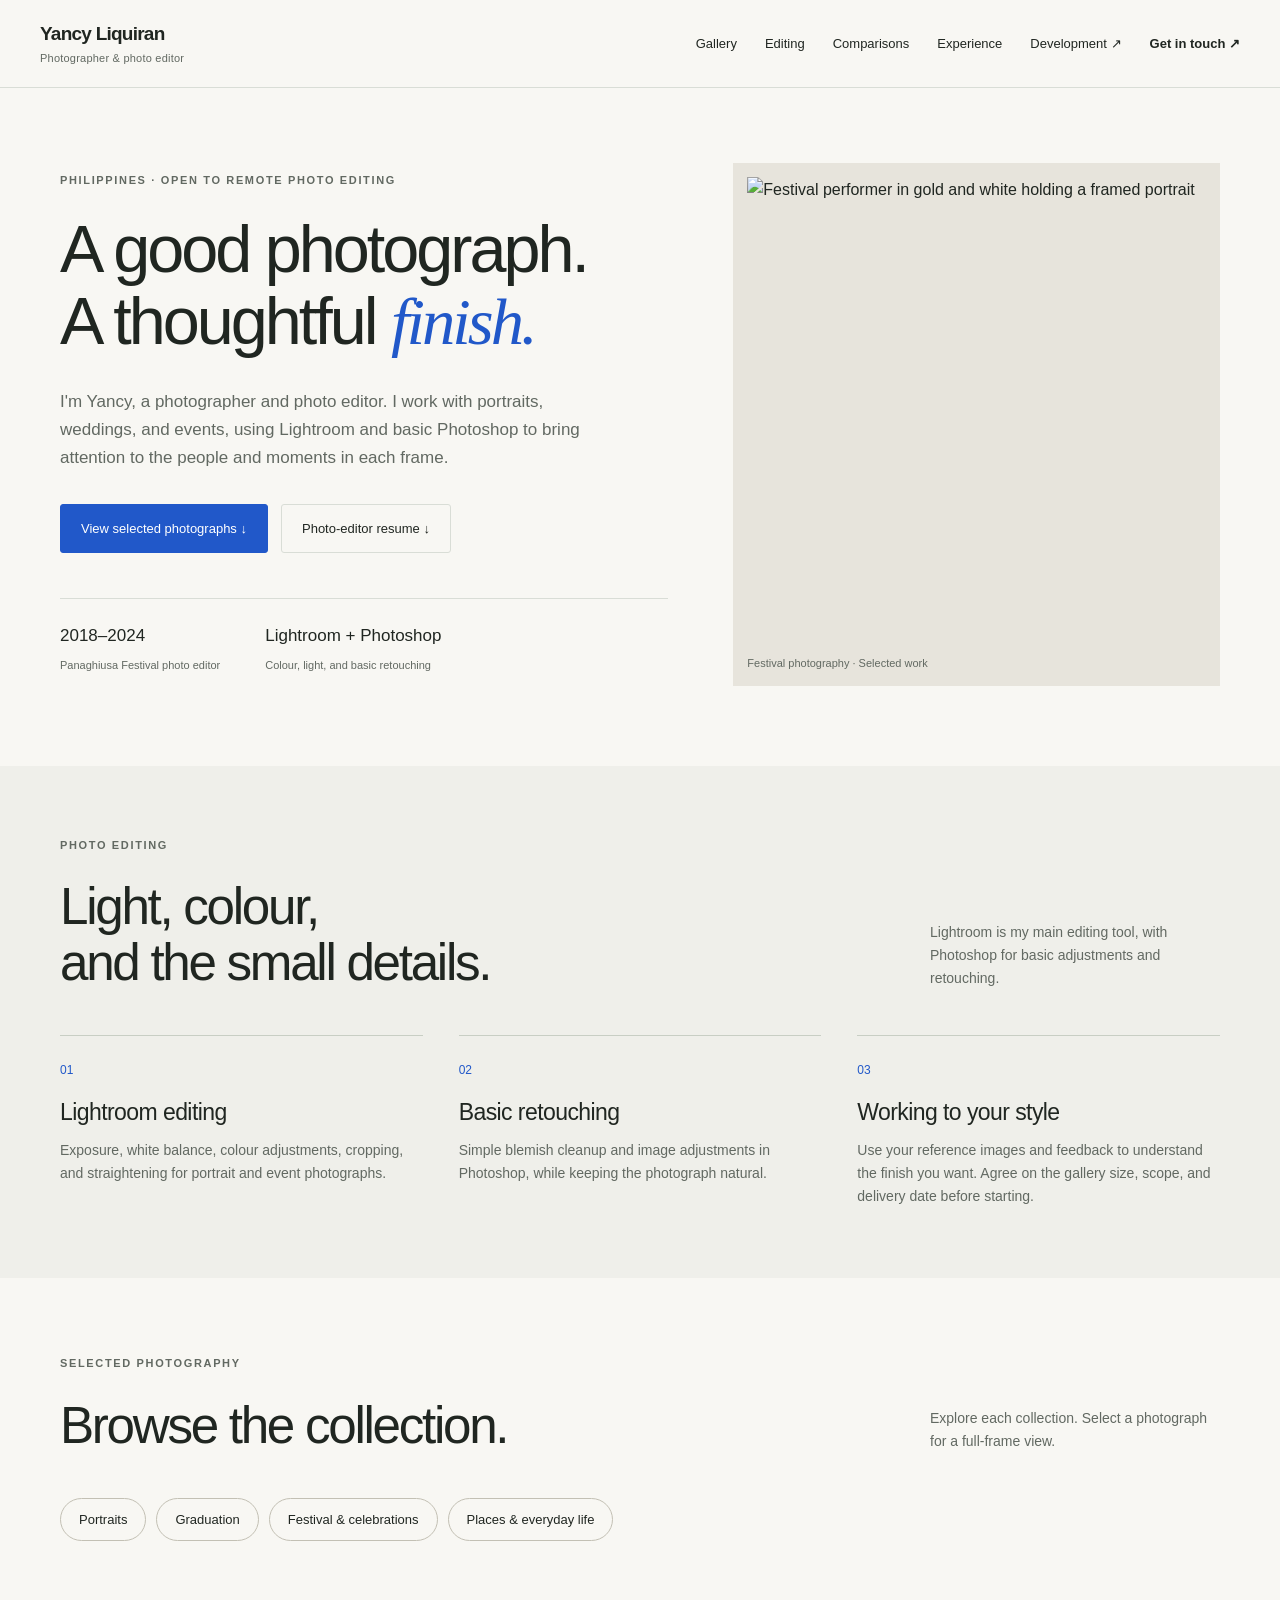
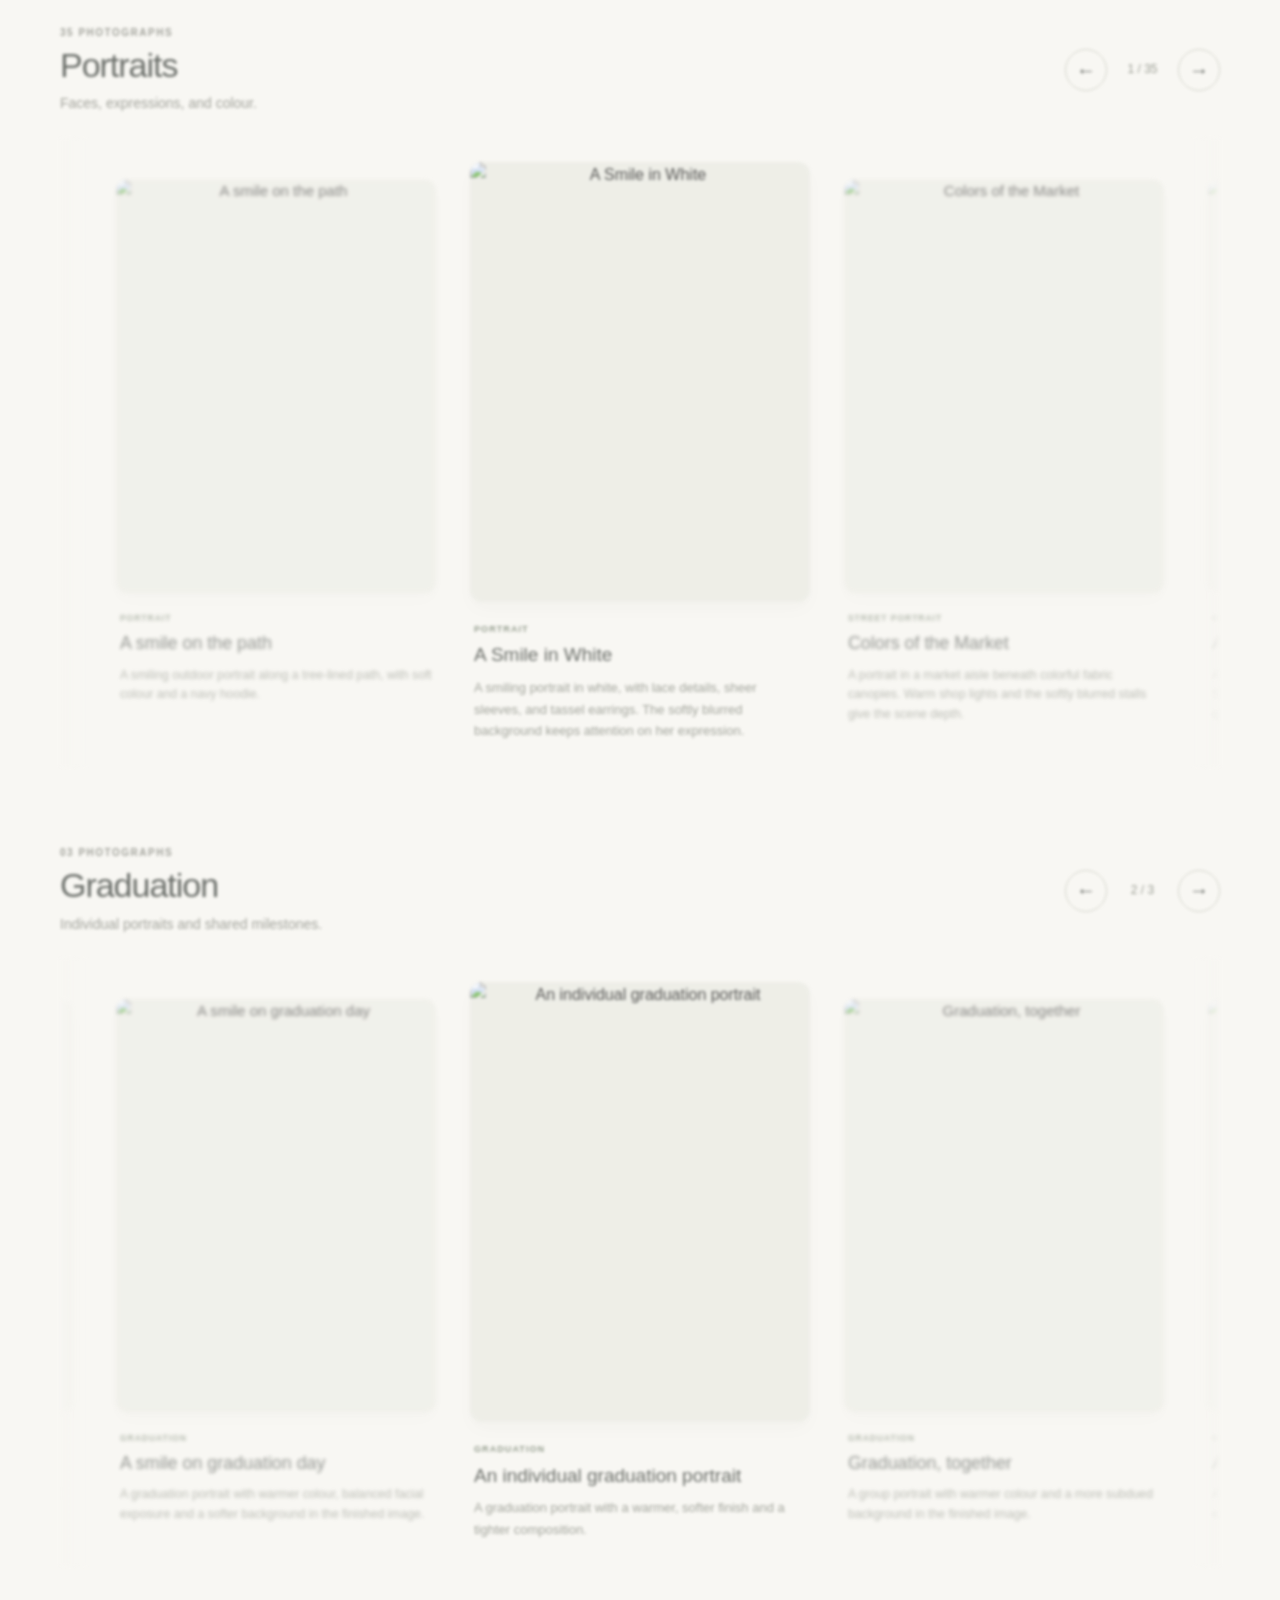
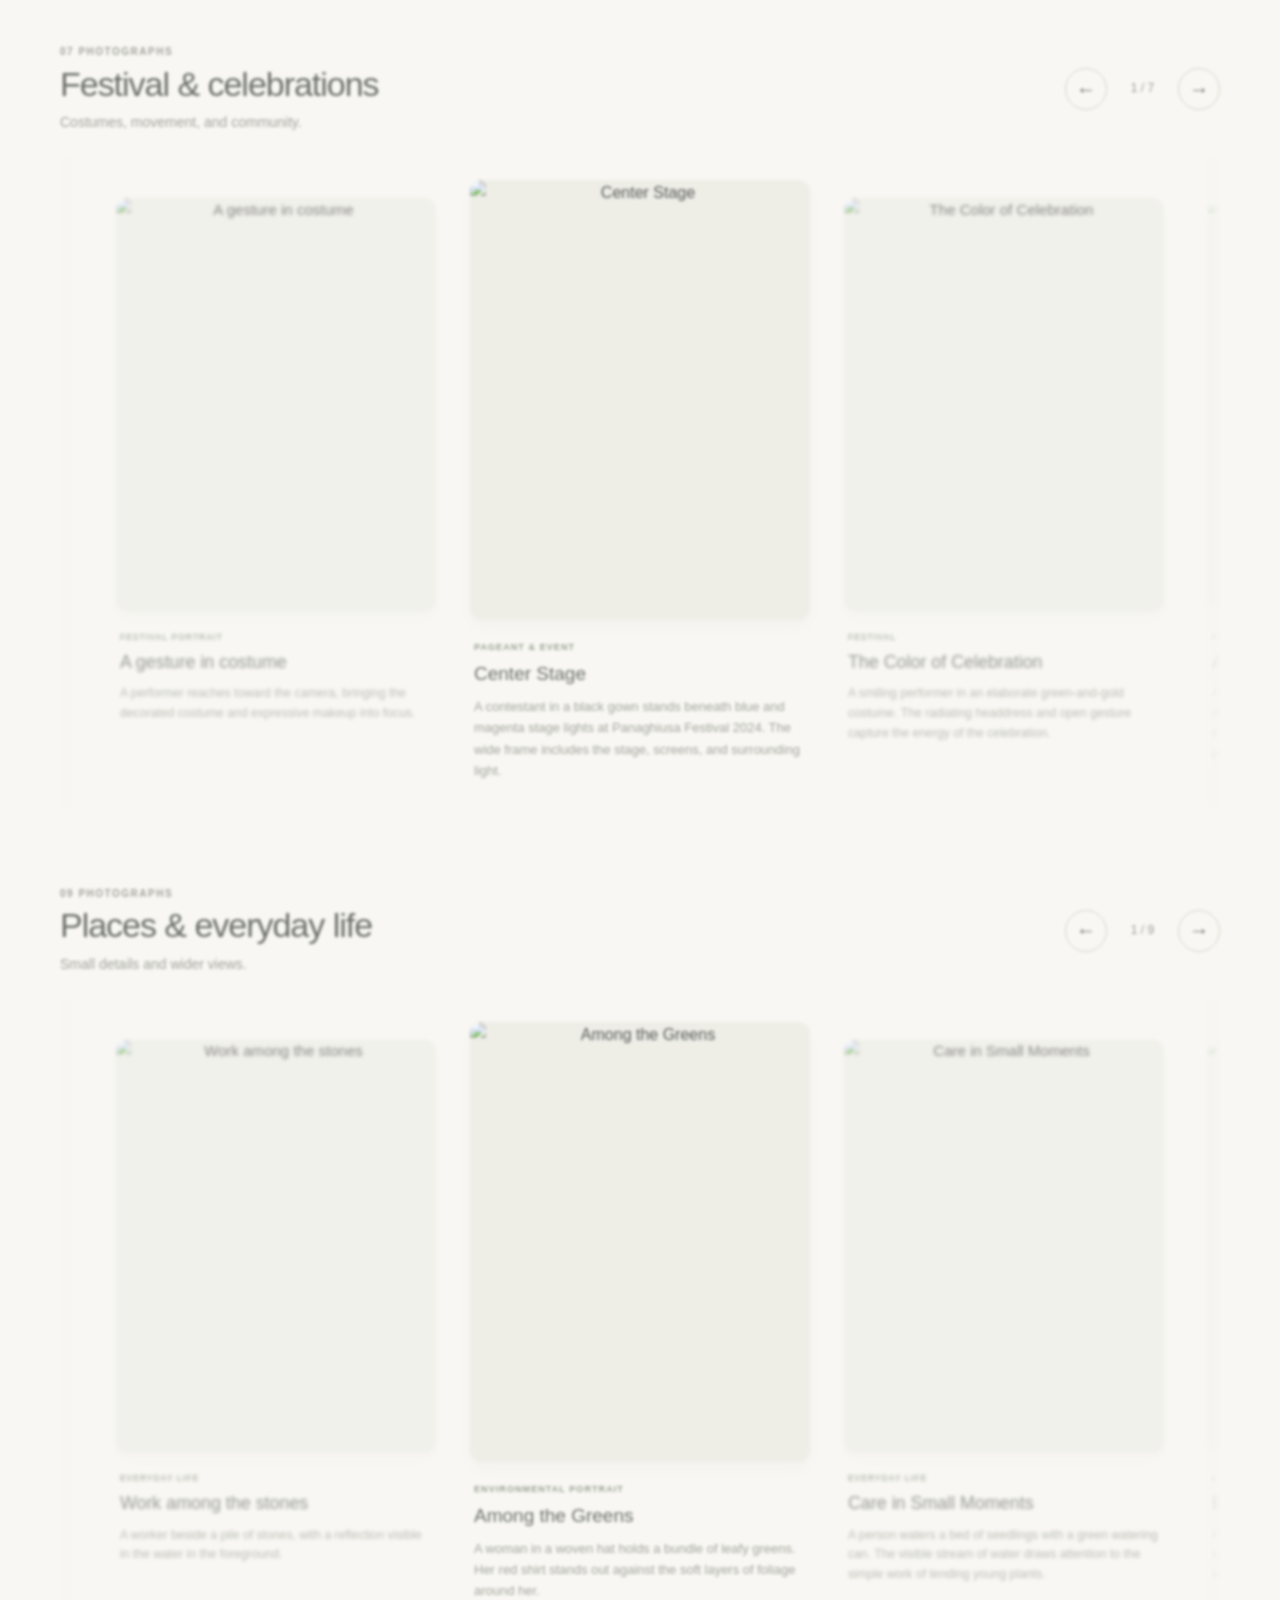
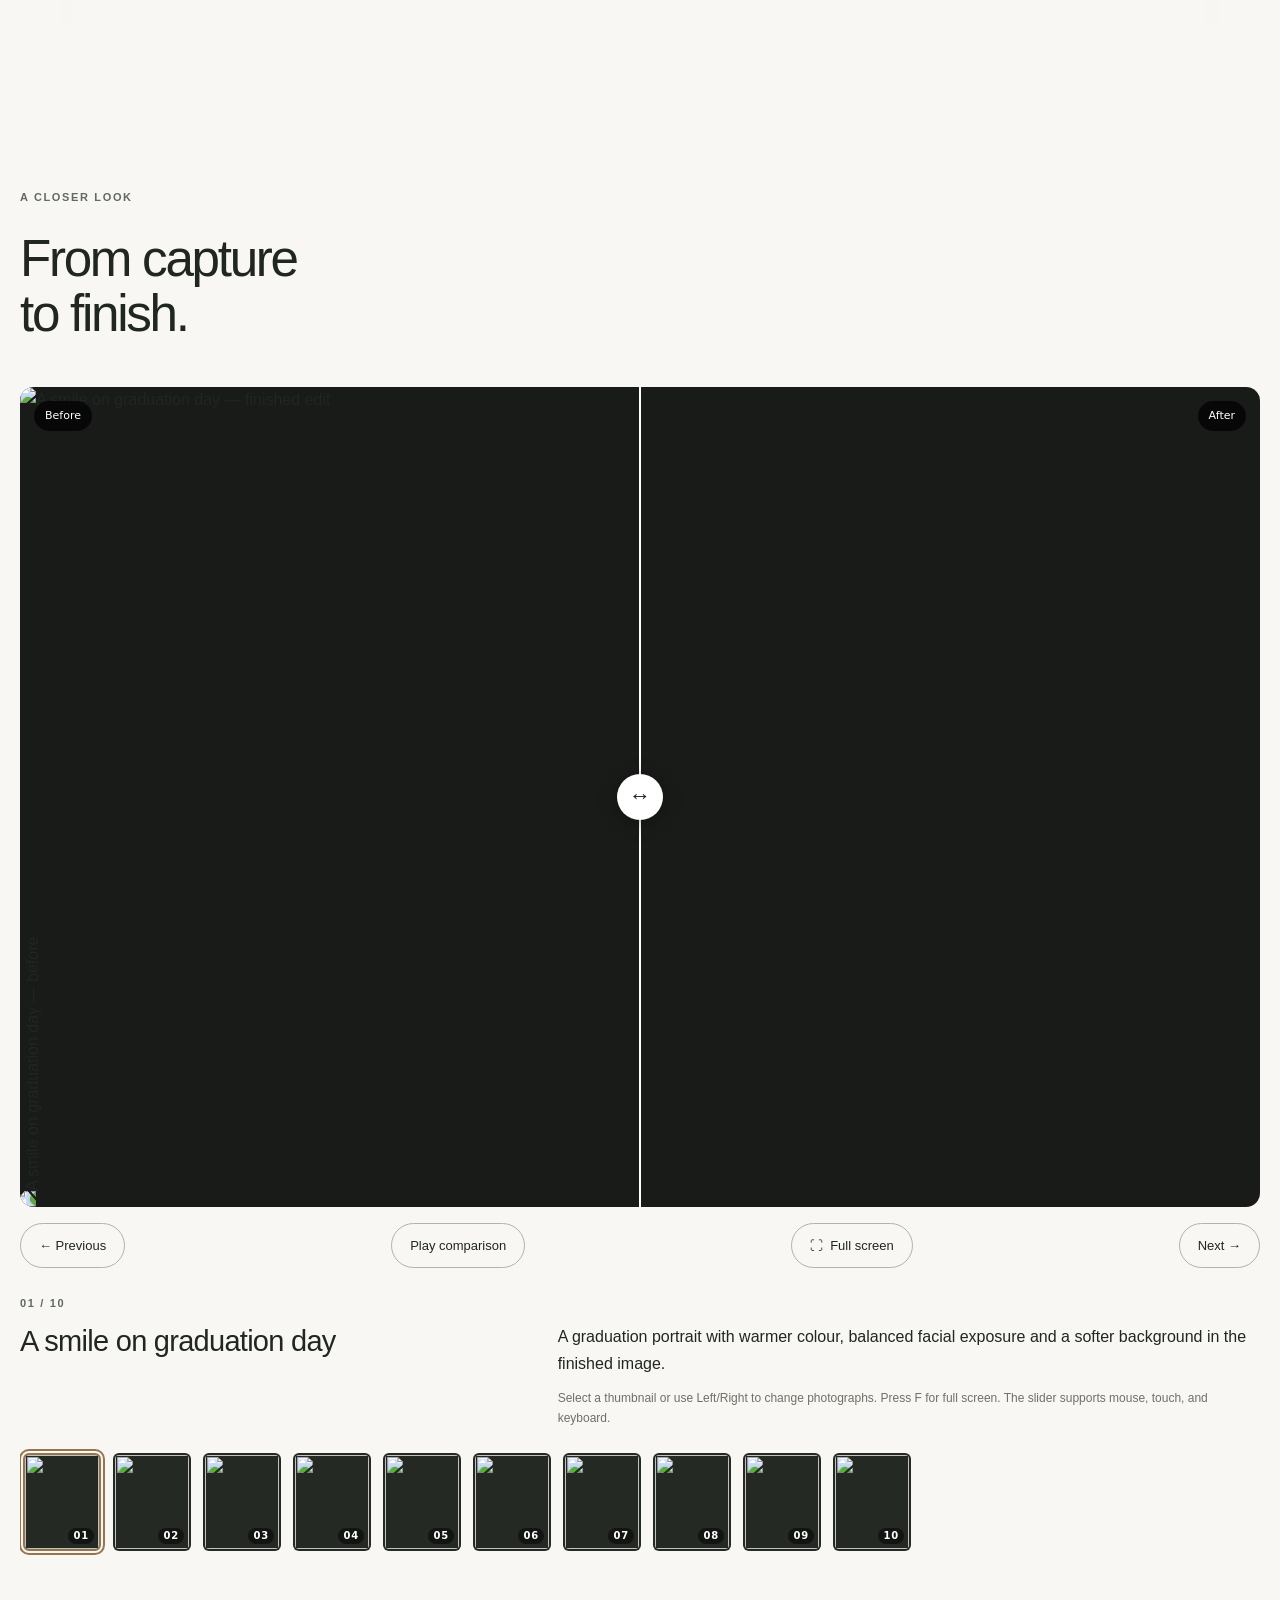
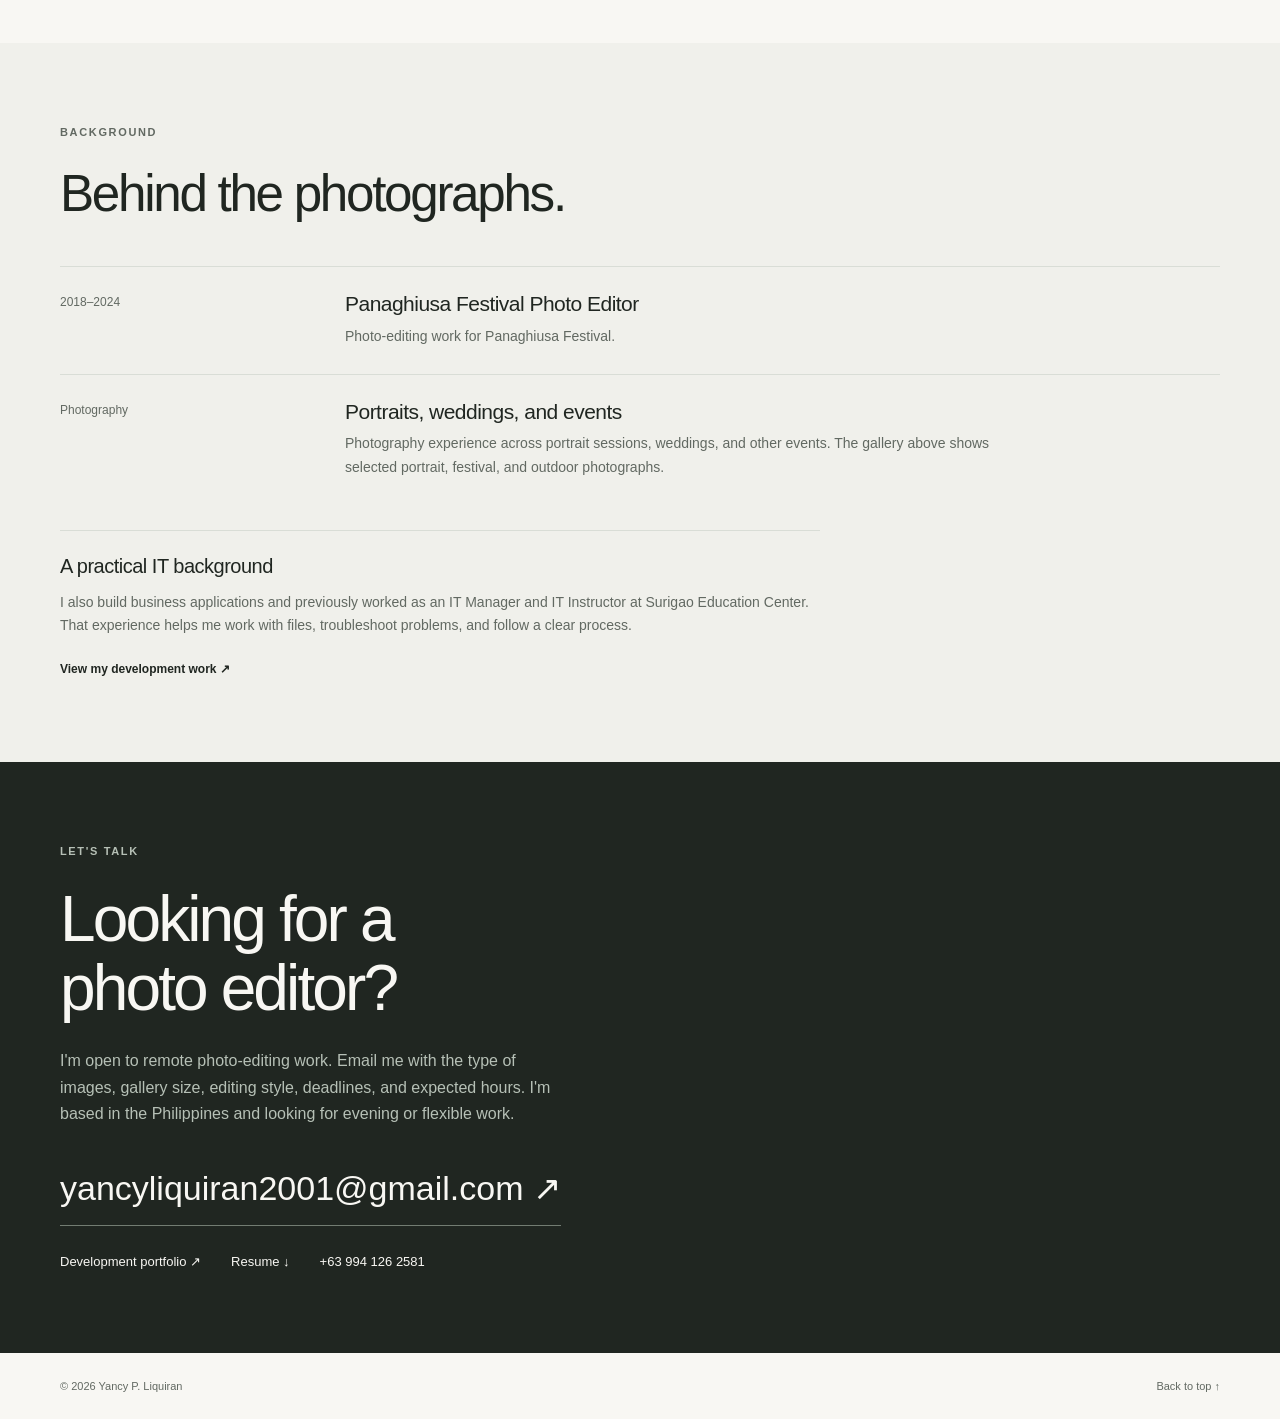
==== commit 6359aec1: "Add files via upload" ====
--- a/photography.html
+++ b/photography.html
@@ -1,8 +1,8 @@
 <!doctype html>
-<html lang="en"><head><meta charset="utf-8"><meta name="viewport" content="width=device-width,initial-scale=1"><title>Yancy Liquiran | Photography & Photo Editing</title><meta name="description" content="Portrait, festival, and event photography by Yancy Liquiran. Lightroom photo editing and basic Photoshop, based in the Philippines and open to remote work."><link rel="stylesheet" href="styles.css"><link rel="stylesheet" href="portfolio-updates.css"></head>
-<body class="photo-page"><a class="skip-link" href="#main">Skip to content</a><header class="header"><a class="brand" href="photography.html">Yancy Liquiran<span>Photographer & photo editor</span></a><button class="menu-toggle" type="button" aria-expanded="false" aria-controls="navigation">Menu</button><nav id="navigation" aria-label="Main navigation"><a href="#gallery">Gallery</a><a href="#services">Editing</a><a href="#photo-experience">Experience</a><a href="index.html">Development ↗</a><a href="#contact" class="nav-contact">Get in touch ↗</a></nav></header>
+<html lang="en"><head><meta charset="utf-8"><meta name="viewport" content="width=device-width,initial-scale=1"><title>Yancy Liquiran | Photography & Photo Editing</title><meta name="description" content="Portrait, festival, and event photography by Yancy Liquiran. Lightroom photo editing and basic Photoshop, based in the Philippines and open to remote work."><link rel="stylesheet" href="styles.css"><link rel="stylesheet" href="portfolio-updates.css"><link rel="stylesheet" href="comparison.css"><link rel="stylesheet" href="collection.css"></head>
+<body class="photo-page"><a class="skip-link" href="#main">Skip to content</a><header class="header"><a class="brand" href="photography.html">Yancy Liquiran<span>Photographer & photo editor</span></a><button class="menu-toggle" type="button" aria-expanded="false" aria-controls="navigation">Menu</button><nav id="navigation" aria-label="Main navigation"><a href="#gallery">Gallery</a><a href="#services">Editing</a><a href="#comparison">Comparisons</a><a href="#photo-experience">Experience</a><a href="index.html">Development ↗</a><a href="#contact" class="nav-contact">Get in touch ↗</a></nav></header>
 <main id="main"><section class="wrapper photo-hero"><div><p class="eyebrow">PHILIPPINES · OPEN TO REMOTE PHOTO EDITING</p><h1>A good photograph.<br>A thoughtful <em>finish.</em></h1><p class="intro">I'm Yancy, a photographer and photo editor. I work with portraits, weddings, and events, using Lightroom and basic Photoshop to bring attention to the people and moments in each frame.</p><div class="actions"><a class="button" href="#gallery">View selected photographs ↓</a><a class="button secondary" href="assets/Yancy-Liquiran-Photo-Editor-Resume-2026.pdf" download>Photo-editor resume ↓</a></div><div class="hero-foot"><span>2018–2024<br><b>Panaghiusa Festival photo editor</b></span><span>Lightroom + Photoshop<br><b>Colour, light, and basic retouching</b></span></div></div><figure class="photo-cover"><img src="assets/landscape5.jpg" alt="Festival performer in gold and white holding a framed portrait" fetchpriority="high"><figcaption>Festival photography · Selected work</figcaption></figure></section>
 <section id="services" class="services-section"><div class="wrapper"><div class="section-heading"><div><p class="eyebrow">PHOTO EDITING</p><h2>Light, colour,<br>and the small details.</h2></div><p>Lightroom is my main editing tool, with Photoshop for basic adjustments and retouching.</p></div><div class="service-grid"><article><span class="service-number">01</span><h3>Lightroom editing</h3><p>Exposure, white balance, colour adjustments, cropping, and straightening for portrait and event photographs.</p></article><article><span class="service-number">02</span><h3>Basic retouching</h3><p>Simple blemish cleanup and image adjustments in Photoshop, while keeping the photograph natural.</p></article><article><span class="service-number">03</span><h3>Working to your style</h3><p>Use your reference images and feedback to understand the finish you want. Agree on the gallery size, scope, and delivery date before starting.</p></article></div></div></section>
-<section id="gallery" class="wrapper gallery-section"><div class="section-heading"><div><p class="eyebrow">SELECTED PHOTOGRAPHY</p><h2>Faces, celebrations,<br>and everyday scenes.</h2></div><p>A selection of my photographs. Select any image to see it at a larger size.</p></div><div class="featured-gallery" hidden><div class="feature-layout"><button class="image-button featured-photo" type="button" aria-label="Enlarge featured photograph"><img alt=""></button><div class="feature-copy"><p class="photo-category"></p><h3></h3><p class="feature-description"></p><div class="feature-controls"><button type="button" id="photo-previous" aria-label="Previous photograph">← Previous</button><span id="photo-counter" aria-live="polite"></span><button type="button" id="photo-next" aria-label="Next photograph">Next →</button></div></div></div><div id="photo-thumbnails" aria-label="Choose a featured photograph"></div></div><div class="gallery-toolbar" hidden><p>Browse the collection</p><div class="gallery-filters" role="group" aria-label="Filter photographs"><button type="button" data-filter="all" aria-pressed="true">All work</button><button type="button" data-filter="portraits" aria-pressed="false">Portraits</button><button type="button" data-filter="weddings" aria-pressed="false">Bridal</button><button type="button" data-filter="festival" aria-pressed="false">Festival</button><button type="button" data-filter="places" aria-pressed="false">Places & everyday life</button></div></div><div class="selected-photo-grid"><figure class="gallery-card added-photo" data-category="weddings"><button class="image-button" type="button" aria-label="Enlarge A Smile in White"><img src="assets/gallery-latest-02.jpg" alt="A bright bridal portrait with lace details, sheer sleeves, and white tassel earrings. The softly blurred background keeps the focus on her smile." loading="lazy" decoding="async"></button><figcaption><span class="photo-category">Bridal portrait</span><h3>A Smile in White</h3><p>A bright bridal portrait with lace details, sheer sleeves, and white tassel earrings. The softly blurred background keeps the focus on her smile.</p></figcaption></figure><figure class="gallery-card added-photo" data-category="places"><button class="image-button" type="button" aria-label="Enlarge Among the Greens"><img src="assets/gallery-latest-01.jpg" alt="A woman in a woven hat holds a bundle of leafy greens. Her red shirt stands out against the soft layers of foliage around her." loading="lazy" decoding="async"></button><figcaption><span class="photo-category">Environmental portrait</span><h3>Among the Greens</h3><p>A woman in a woven hat holds a bundle of leafy greens. Her red shirt stands out against the soft layers of foliage around her.</p></figcaption></figure><figure class="gallery-card added-photo" data-category="festival"><button class="image-button" type="button" aria-label="Enlarge Center Stage"><img src="assets/gallery-latest-04.jpg" alt="A contestant in a black gown stands beneath blue and magenta stage lights at Panaghiusa Festival 2024. The wide frame includes the stage, screens, and surrounding light." loading="lazy" decoding="async"></button><figcaption><span class="photo-category">Pageant &amp; event</span><h3>Center Stage</h3><p>A contestant in a black gown stands beneath blue and magenta stage lights at Panaghiusa Festival 2024. The wide frame includes the stage, screens, and surrounding light.</p></figcaption></figure><figure class="gallery-card added-photo" data-category="portraits"><button class="image-button" type="button" aria-label="Enlarge Colors of the Market"><img src="assets/gallery-latest-03.jpg" alt="A portrait in a market aisle beneath colorful fabric canopies. Warm shop lights and the softly blurred stalls give the scene depth." loading="lazy" decoding="async"></button><figcaption><span class="photo-category">Street portrait</span><h3>Colors of the Market</h3><p>A portrait in a market aisle beneath colorful fabric canopies. Warm shop lights and the softly blurred stalls give the scene depth.</p></figcaption></figure><figure class="gallery-card" data-category="portraits"><button class="image-button" type="button" aria-label="Enlarge A Pause in the Countryside"><img src="assets/por1.jpg" alt="A portrait on horseback beneath a rustic wooden frame. Soft greenery and a patterned outfit bring color to the quiet outdoor setting." loading="lazy" decoding="async"></button><figcaption><span class="photo-category">Outdoor portrait</span><h3>A Pause in the Countryside</h3><p>A portrait on horseback beneath a rustic wooden frame. Soft greenery and a patterned outfit bring color to the quiet outdoor setting.</p></figcaption></figure><figure class="gallery-card" data-category="portraits"><button class="image-button" type="button" aria-label="Enlarge Green Among the Trees"><img src="assets/por2.jpg" alt="A green outfit echoes the surrounding foliage in this horseback portrait. The blurred background keeps attention on the subject’s expression." loading="lazy" decoding="async"></button><figcaption><span class="photo-category">Outdoor portrait</span><h3>Green Among the Trees</h3><p>A green outfit echoes the surrounding foliage in this horseback portrait. The blurred background keeps attention on the subject’s expression.</p></figcaption></figure><figure class="gallery-card" data-category="portraits"><button class="image-button" type="button" aria-label="Enlarge Under the Wooden Frame"><img src="assets/por3.jpg" alt="A seated portrait with the horse in the foreground and intersecting wooden branches overhead. The dark floral outfit stands out against the soft green background." loading="lazy" decoding="async"></button><figcaption><span class="photo-category">Outdoor portrait</span><h3>Under the Wooden Frame</h3><p>A seated portrait with the horse in the foreground and intersecting wooden branches overhead. The dark floral outfit stands out against the soft green background.</p></figcaption></figure><figure class="gallery-card" data-category="portraits"><button class="image-button" type="button" aria-label="Enlarge Pink by the Shore"><img src="assets/por4.jpg" alt="A bright pink outfit contrasts with the pale shore and blue-gray water. The chair and extended pose create a strong shape against the distant hills." loading="lazy" decoding="async"></button><figcaption><span class="photo-category">Beach portrait</span><h3>Pink by the Shore</h3><p>A bright pink outfit contrasts with the pale shore and blue-gray water. The chair and extended pose create a strong shape against the distant hills.</p></figcaption></figure><figure class="gallery-card" data-category="portraits"><button class="image-button" type="button" aria-label="Enlarge Warm Light, Dark Fabric"><img src="assets/por5.jpg" alt="A seated portrait in black, framed by a cream upholstered chair. Warm light and the textured backdrop give the image an intimate, dramatic feel." loading="lazy" decoding="async"></button><figcaption><span class="photo-category">Fashion portrait</span><h3>Warm Light, Dark Fabric</h3><p>A seated portrait in black, framed by a cream upholstered chair. Warm light and the textured backdrop give the image an intimate, dramatic feel.</p></figcaption></figure><figure class="gallery-card" data-category="portraits"><button class="image-button" type="button" aria-label="Enlarge Lines and Lace"><img src="assets/por6.jpg" alt="An expressive pose in a black lace outfit beside a tall upholstered chair. Raised arms and the woven backdrop bring movement and texture into the frame." loading="lazy" decoding="async"></button><figcaption><span class="photo-category">Fashion portrait</span><h3>Lines and Lace</h3><p>An expressive pose in a black lace outfit beside a tall upholstered chair. Raised arms and the woven backdrop bring movement and texture into the frame.</p></figcaption></figure><figure class="gallery-card" data-category="portraits"><button class="image-button" type="button" aria-label="Enlarge A Confident Pose"><img src="assets/por7.jpg" alt="A black evening outfit against a cream chair and dark rustic backdrop. The raised arm and turned gaze give the portrait a lively, confident character." loading="lazy" decoding="async"></button><figcaption><span class="photo-category">Fashion portrait</span><h3>A Confident Pose</h3><p>A black evening outfit against a cream chair and dark rustic backdrop. The raised arm and turned gaze give the portrait a lively, confident character.</p></figcaption></figure><figure class="gallery-card" data-category="festival"><button class="image-button" type="button" aria-label="Enlarge The Color of Celebration"><img src="assets/landscape1.jpg" alt="A smiling performer in an elaborate green-and-gold costume. The radiating headdress and open gesture capture the energy of the celebration." loading="lazy" decoding="async"></button><figcaption><span class="photo-category">Festival</span><h3>The Color of Celebration</h3><p>A smiling performer in an elaborate green-and-gold costume. The radiating headdress and open gesture capture the energy of the celebration.</p></figcaption></figure><figure class="gallery-card" data-category="places"><button class="image-button" type="button" aria-label="Enlarge Care in Small Moments"><img src="assets/landscape.jpg" alt="A person waters a bed of seedlings with a green watering can. The visible stream of water draws attention to the simple work of tending young plants." loading="lazy" decoding="async"></button><figcaption><span class="photo-category">Everyday life</span><h3>Care in Small Moments</h3><p>A person waters a bed of seedlings with a green watering can. The visible stream of water draws attention to the simple work of tending young plants.</p></figcaption></figure><figure class="gallery-card" data-category="places"><button class="image-button" type="button" aria-label="Enlarge Between Two Bridges"><img src="assets/landscape3.jpg" alt="Parallel bridges lead the eye toward greenery beyond the water. Reflections and a cloud-filled sky add depth to the scene." loading="lazy" decoding="async"></button><figcaption><span class="photo-category">Landscape</span><h3>Between Two Bridges</h3><p>Parallel bridges lead the eye toward greenery beyond the water. Reflections and a cloud-filled sky add depth to the scene.</p></figcaption></figure><figure class="gallery-card" data-category="festival"><button class="image-button" type="button" aria-label="Enlarge A Street Full of Color"><img src="assets/landscape4.jpg" alt="A performer in a vivid pink costume stands among dancers on a decorated street. Bunting overhead and bold costumes fill the scene with the movement of a parade." loading="lazy" decoding="async"></button><figcaption><span class="photo-category">Festival</span><h3>A Street Full of Color</h3><p>A performer in a vivid pink costume stands among dancers on a decorated street. Bunting overhead and bold costumes fill the scene with the movement of a parade.</p></figcaption></figure><figure class="gallery-card" data-category="festival"><button class="image-button" type="button" aria-label="Enlarge A Celebration in Gold"><img src="assets/landscape5.jpg" alt="A smiling performer raises a framed portrait above her gold-and-white costume. Behind her, rows of dancers and colorful decorations fill the street with the energy of a celebration." loading="lazy" decoding="async"></button><figcaption><span class="photo-category">Festival</span><h3>A Celebration in Gold</h3><p>A smiling performer raises a framed portrait above her gold-and-white costume. Behind her, rows of dancers and colorful decorations fill the street with the energy of a celebration.</p></figcaption></figure><figure class="gallery-card added-photo" data-category="portraits"><button class="image-button" type="button" aria-label="Enlarge Blue in the Corridor"><img src="assets/gallery-added-01.jpg" alt="A portrait in a blue off-shoulder top, framed by white columns and green trim. The corridor leads the eye toward the subject." loading="lazy" decoding="async"></button><figcaption><span class="photo-category">Outdoor portrait</span><h3>Blue in the Corridor</h3><p>A portrait in a blue off-shoulder top, framed by white columns and green trim. The corridor leads the eye toward the subject.</p></figcaption></figure><figure class="gallery-card added-photo" data-category="places"><button class="image-button" type="button" aria-label="Enlarge The Ride Ahead"><img src="assets/gallery-added-02.jpg" alt="A cyclist travels along a shaded road. Black and white brings out the rhythm of the trees, road markings, and afternoon shadows." loading="lazy" decoding="async"></button><figcaption><span class="photo-category">Black &amp; white</span><h3>The Ride Ahead</h3><p>A cyclist travels along a shaded road. Black and white brings out the rhythm of the trees, road markings, and afternoon shadows.</p></figcaption></figure><figure class="gallery-card added-photo" data-category="portraits"><button class="image-button" type="button" aria-label="Enlarge A Pause Outdoors"><img src="assets/gallery-added-03.jpg" alt="A seated portrait on stacked bamboo, with a wooded hillside in the background. The relaxed pose keeps the scene simple." loading="lazy" decoding="async"></button><figcaption><span class="photo-category">Outdoor portrait</span><h3>A Pause Outdoors</h3><p>A seated portrait on stacked bamboo, with a wooded hillside in the background. The relaxed pose keeps the scene simple.</p></figcaption></figure><figure class="gallery-card added-photo" data-category="portraits"><button class="image-button" type="button" aria-label="Enlarge A Direct Gaze"><img src="assets/gallery-added-04.jpg" alt="A close portrait with a direct gaze, hoop earrings, and a white collar. The soft background keeps attention on the face." loading="lazy" decoding="async"></button><figcaption><span class="photo-category">Close-up portrait</span><h3>A Direct Gaze</h3><p>A close portrait with a direct gaze, hoop earrings, and a white collar. The soft background keeps attention on the face.</p></figcaption></figure><figure class="gallery-card added-photo" data-category="portraits"><button class="image-button" type="button" aria-label="Enlarge Blue and a Folding Fan"><img src="assets/gallery-added-05.jpg" alt="A portrait in a blue dress with a dark folding fan. Hanging fabrics add color and texture behind the subject." loading="lazy" decoding="async"></button><figcaption><span class="photo-category">Styled portrait</span><h3>Blue and a Folding Fan</h3><p>A portrait in a blue dress with a dark folding fan. Hanging fabrics add color and texture behind the subject.</p></figcaption></figure><figure class="gallery-card added-photo" data-category="places"><button class="image-button" type="button" aria-label="Enlarge Light Across the Dark"><img src="assets/gallery-added-06.jpg" alt="Red, white, and colored light trails stretch across a dark frame. Their curved paths turn an ordinary night scene into an abstract image." loading="lazy" decoding="async"></button><figcaption><span class="photo-category">Night photography</span><h3>Light Across the Dark</h3><p>Red, white, and colored light trails stretch across a dark frame. Their curved paths turn an ordinary night scene into an abstract image.</p></figcaption></figure><figure class="gallery-card added-photo" data-category="places"><button class="image-button" type="button" aria-label="Enlarge A Quiet Perch"><img src="assets/gallery-added-07.jpg" alt="A small bird rests on a diagonal cable. The black-and-white frame leaves space around the bird and emphasizes the intersecting lines." loading="lazy" decoding="async"></button><figcaption><span class="photo-category">Black &amp; white</span><h3>A Quiet Perch</h3><p>A small bird rests on a diagonal cable. The black-and-white frame leaves space around the bird and emphasizes the intersecting lines.</p></figcaption></figure><figure class="gallery-card added-photo" data-category="portraits"><button class="image-button" type="button" aria-label="Enlarge A Flower by the Veranda"><img src="assets/gallery-added-08.jpg" alt="A portrait beside a wooden veranda, with a white flower held near the face. Greenery and timber give the scene a warm outdoor setting." loading="lazy" decoding="async"></button><figcaption><span class="photo-category">Outdoor portrait</span><h3>A Flower by the Veranda</h3><p>A portrait beside a wooden veranda, with a white flower held near the face. Greenery and timber give the scene a warm outdoor setting.</p></figcaption></figure><figure class="gallery-card added-photo" data-category="portraits"><button class="image-button" type="button" aria-label="Enlarge Under the Trees"><img src="assets/gallery-added-09.jpg" alt="A full-length portrait in a patterned dress, holding a light-colored hat. Sunlit leaves surround the subject and fill the background." loading="lazy" decoding="async"></button><figcaption><span class="photo-category">Outdoor portrait</span><h3>Under the Trees</h3><p>A full-length portrait in a patterned dress, holding a light-colored hat. Sunlit leaves surround the subject and fill the background.</p></figcaption></figure><figure class="gallery-card added-photo" data-category="portraits"><button class="image-button" type="button" aria-label="Enlarge Between the Curtains"><img src="assets/gallery-added-10.jpg" alt="A close portrait framed by pale curtains and a darker inner edge. The hand beneath the chin and direct gaze give the composition a deliberate focus." loading="lazy" decoding="async"></button><figcaption><span class="photo-category">Close-up portrait</span><h3>Between the Curtains</h3><p>A close portrait framed by pale curtains and a darker inner edge. The hand beneath the chin and direct gaze give the composition a deliberate focus.</p></figcaption></figure><figure class="gallery-card added-photo" data-category="portraits"><button class="image-button" type="button" aria-label="Enlarge A Seat in the Green"><img src="assets/gallery-added-11.jpg" alt="A seated portrait on a grassy slope, with a hat resting beside the subject. Layers of leaves fill the frame around her." loading="lazy" decoding="async"></button><figcaption><span class="photo-category">Outdoor portrait</span><h3>A Seat in the Green</h3><p>A seated portrait on a grassy slope, with a hat resting beside the subject. Layers of leaves fill the frame around her.</p></figcaption></figure><figure class="gallery-card added-photo" data-category="portraits"><button class="image-button" type="button" aria-label="Enlarge Looking Back"><img src="assets/gallery-added-12.jpg" alt="A portrait beside a white railing, with the subject looking back toward the camera. The navy top stands out against the bright greenery." loading="lazy" decoding="async"></button><figcaption><span class="photo-category">Outdoor portrait</span><h3>Looking Back</h3><p>A portrait beside a white railing, with the subject looking back toward the camera. The navy top stands out against the bright greenery.</p></figcaption></figure><figure class="gallery-card added-photo" data-category="portraits"><button class="image-button" type="button" aria-label="Enlarge A Touch of Pink"><img src="assets/gallery-added-13.jpg" alt="A close outdoor portrait with a pink flower tucked beside the face. The flower adds a bright accent against the green background." loading="lazy" decoding="async"></button><figcaption><span class="photo-category">Close-up portrait</span><h3>A Touch of Pink</h3><p>A close outdoor portrait with a pink flower tucked beside the face. The flower adds a bright accent against the green background.</p></figcaption></figure><figure class="gallery-card added-photo" data-category="portraits"><button class="image-button" type="button" aria-label="Enlarge By the Water&#x27;s Edge"><img src="assets/gallery-added-14.jpg" alt="A beach portrait on the sand, with waves catching the light behind the subject. The low viewpoint keeps the shoreline close to the frame." loading="lazy" decoding="async"></button><figcaption><span class="photo-category">Beach portrait</span><h3>By the Water&#x27;s Edge</h3><p>A beach portrait on the sand, with waves catching the light behind the subject. The low viewpoint keeps the shoreline close to the frame.</p></figcaption></figure><figure class="gallery-card added-photo" data-category="portraits"><button class="image-button" type="button" aria-label="Enlarge An Afternoon by the Sea"><img src="assets/gallery-added-15.jpg" alt="A portrait leaning against a seaside railing, wearing sunglasses and a white top. Open water and a pale sky create an airy background." loading="lazy" decoding="async"></button><figcaption><span class="photo-category">Coastal portrait</span><h3>An Afternoon by the Sea</h3><p>A portrait leaning against a seaside railing, wearing sunglasses and a white top. Open water and a pale sky create an airy background.</p></figcaption></figure><figure class="gallery-card added-photo" data-category="places"><button class="image-button" type="button" aria-label="Enlarge Still Water, Distant Hills"><img src="assets/gallery-added-16.jpg" alt="Hills and trees reflect in calm water beneath a softly colored sky. A small boat adds a point of interest near the far shore." loading="lazy" decoding="async"></button><figcaption><span class="photo-category">Landscape</span><h3>Still Water, Distant Hills</h3><p>Hills and trees reflect in calm water beneath a softly colored sky. A small boat adds a point of interest near the far shore.</p></figcaption></figure><figure class="gallery-card added-photo" data-category="portraits"><button class="image-button" type="button" aria-label="Enlarge Color Against the Shore"><img src="assets/gallery-added-17.jpg" alt="A kneeling beach portrait in a brightly colored swimsuit. The pale sea and sky give the bold colors room to stand out." loading="lazy" decoding="async"></button><figcaption><span class="photo-category">Beach portrait</span><h3>Color Against the Shore</h3><p>A kneeling beach portrait in a brightly colored swimsuit. The pale sea and sky give the bold colors room to stand out.</p></figcaption></figure><figure class="gallery-card added-photo" data-category="festival"><button class="image-button" type="button" aria-label="Enlarge Framed by the Festival"><img src="assets/gallery-added-18.jpg" alt="A performer in a colorful costume appears between large painted festival props. The layered foreground frames the central figure." loading="lazy" decoding="async"></button><figcaption><span class="photo-category">Festival</span><h3>Framed by the Festival</h3><p>A performer in a colorful costume appears between large painted festival props. The layered foreground frames the central figure.</p></figcaption></figure></div></section>
-<section id="photo-experience" class="experience-section"><div class="wrapper"><div class="section-heading"><div><p class="eyebrow">BACKGROUND</p><h2>Behind the photographs.</h2></div></div><div class="timeline"><article><p class="date">2018–2024</p><div><h3>Panaghiusa Festival Photo Editor</h3><p>Photo-editing work for Panaghiusa Festival.</p></div></article><article><p class="date">Photography</p><div><h3>Portraits, weddings, and events</h3><p>Photography experience across portrait sessions, weddings, and other events. The gallery above shows selected portrait, festival, and outdoor photographs.</p></div></article></div><div class="additional-background"><h3>A practical IT background</h3><p>I also build business applications and previously worked as an IT Manager and IT Instructor at Surigao Education Center. That experience helps me work with files, troubleshoot problems, and follow a clear process.</p><a class="text-link" href="index.html">View my development work ↗</a></div></div></section>
-<section id="contact" class="contact-section"><div class="wrapper"><p class="eyebrow">LET'S TALK</p><h2>Looking for a<br>photo editor?</h2><p>I'm open to remote photo-editing work. Email me with the type of images, gallery size, editing style, deadlines, and expected hours. I'm based in the Philippines and looking for evening or flexible work.</p><a class="contact-email" href="mailto:yancyliquiran2001@gmail.com">yancyliquiran2001@gmail.com ↗</a><div class="contact-links"><a href="index.html">Development portfolio ↗</a><a href="assets/Yancy-Liquiran-Photo-Editor-Resume-2026.pdf" download>Resume ↓</a><a href="tel:+639941262581">+63 994 126 2581</a></div></div></section></main><footer class="wrapper"><p>© 2026 Yancy P. Liquiran</p><a href="#">Back to top ↑</a></footer><dialog id="image-viewer" aria-label="Image viewer"><button type="button" class="close-viewer" aria-label="Close image viewer">Close ×</button><img alt=""><p></p></dialog><script src="script.js"></script><script src="photography.js"></script></body></html>+<section id="gallery" class="wrapper collection-section"><div class="section-heading"><div><p class="eyebrow">SELECTED PHOTOGRAPHY</p><h2>Browse the collection.</h2></div><p>Explore each collection. Select a photograph for a full-frame view.</p></div><nav class="collection-jump" aria-label="Photography collections"><a href="#collection-portraits">Portraits</a><a href="#collection-graduation">Graduation</a><a href="#collection-festival">Festival & celebrations</a><a href="#collection-places">Places & everyday life</a></nav><section id="collection-portraits" class="category-section"><div class="category-heading"><div><p class="eyebrow">35 PHOTOGRAPHS</p><h3>Portraits</h3><p>Faces, expressions, and colour.</p></div><div class="category-controls"><button type="button" data-direction="-1" aria-label="Previous Portraits photograph">←</button><span class="category-count" aria-live="polite">1 / 35</span><button type="button" data-direction="1" aria-label="Next Portraits photograph">→</button></div></div><div class="category-viewport"><div class="category-track" role="region" aria-roledescription="carousel" aria-label="Portraits" tabindex="0"><figure class="collection-card"><button class="collection-image" type="button" data-photo="0" aria-label="Open A Smile in White"><img src="assets/gallery-latest-02.jpg" alt="A Smile in White" loading="lazy"></button><figcaption><p class="photo-category">Portrait</p><h4>A Smile in White</h4><p>A smiling portrait in white, with lace details, sheer sleeves, and tassel earrings. The softly blurred background keeps attention on her expression.</p></figcaption></figure><figure class="collection-card"><button class="collection-image" type="button" data-photo="3" aria-label="Open Colors of the Market"><img src="assets/gallery-latest-03.jpg" alt="Colors of the Market" loading="lazy"></button><figcaption><p class="photo-category">Street portrait</p><h4>Colors of the Market</h4><p>A portrait in a market aisle beneath colorful fabric canopies. Warm shop lights and the softly blurred stalls give the scene depth.</p></figcaption></figure><figure class="collection-card"><button class="collection-image" type="button" data-photo="4" aria-label="Open A Pause in the Countryside"><img src="assets/por1.jpg" alt="A Pause in the Countryside" loading="lazy"></button><figcaption><p class="photo-category">Outdoor portrait</p><h4>A Pause in the Countryside</h4><p>A portrait on horseback beneath a rustic wooden frame. Soft greenery and a patterned outfit bring color to the quiet outdoor setting.</p></figcaption></figure><figure class="collection-card"><button class="collection-image" type="button" data-photo="5" aria-label="Open Green Among the Trees"><img src="assets/por2.jpg" alt="Green Among the Trees" loading="lazy"></button><figcaption><p class="photo-category">Outdoor portrait</p><h4>Green Among the Trees</h4><p>A green outfit echoes the surrounding foliage in this horseback portrait. The blurred background keeps attention on the subject’s expression.</p></figcaption></figure><figure class="collection-card"><button class="collection-image" type="button" data-photo="6" aria-label="Open Under the Wooden Frame"><img src="assets/por3.jpg" alt="Under the Wooden Frame" loading="lazy"></button><figcaption><p class="photo-category">Outdoor portrait</p><h4>Under the Wooden Frame</h4><p>A seated portrait with the horse in the foreground and intersecting wooden branches overhead. The dark floral outfit stands out against the soft green background.</p></figcaption></figure><figure class="collection-card"><button class="collection-image" type="button" data-photo="7" aria-label="Open Pink by the Shore"><img src="assets/por4.jpg" alt="Pink by the Shore" loading="lazy"></button><figcaption><p class="photo-category">Beach portrait</p><h4>Pink by the Shore</h4><p>A bright pink outfit contrasts with the pale shore and blue-gray water. The chair and extended pose create a strong shape against the distant hills.</p></figcaption></figure><figure class="collection-card"><button class="collection-image" type="button" data-photo="8" aria-label="Open Warm Light, Dark Fabric"><img src="assets/por5.jpg" alt="Warm Light, Dark Fabric" loading="lazy"></button><figcaption><p class="photo-category">Fashion portrait</p><h4>Warm Light, Dark Fabric</h4><p>A seated portrait in black, framed by a cream upholstered chair. Warm light and the textured backdrop give the image an intimate, dramatic feel.</p></figcaption></figure><figure class="collection-card"><button class="collection-image" type="button" data-photo="9" aria-label="Open Lines and Lace"><img src="assets/por6.jpg" alt="Lines and Lace" loading="lazy"></button><figcaption><p class="photo-category">Fashion portrait</p><h4>Lines and Lace</h4><p>An expressive pose in a black lace outfit beside a tall upholstered chair. Raised arms and the woven backdrop bring movement and texture into the frame.</p></figcaption></figure><figure class="collection-card"><button class="collection-image" type="button" data-photo="10" aria-label="Open A Confident Pose"><img src="assets/por7.jpg" alt="A Confident Pose" loading="lazy"></button><figcaption><p class="photo-category">Fashion portrait</p><h4>A Confident Pose</h4><p>A black evening outfit against a cream chair and dark rustic backdrop. The raised arm and turned gaze give the portrait a lively, confident character.</p></figcaption></figure><figure class="collection-card"><button class="collection-image" type="button" data-photo="16" aria-label="Open Blue in the Corridor"><img src="assets/gallery-added-01.jpg" alt="Blue in the Corridor" loading="lazy"></button><figcaption><p class="photo-category">Outdoor portrait</p><h4>Blue in the Corridor</h4><p>A portrait in a blue off-shoulder top, framed by white columns and green trim. The corridor leads the eye toward the subject.</p></figcaption></figure><figure class="collection-card"><button class="collection-image" type="button" data-photo="18" aria-label="Open A Pause Outdoors"><img src="assets/gallery-added-03.jpg" alt="A Pause Outdoors" loading="lazy"></button><figcaption><p class="photo-category">Outdoor portrait</p><h4>A Pause Outdoors</h4><p>A seated portrait on stacked bamboo, with a wooded hillside in the background. The relaxed pose keeps the scene simple.</p></figcaption></figure><figure class="collection-card"><button class="collection-image" type="button" data-photo="19" aria-label="Open A Direct Gaze"><img src="assets/gallery-added-04.jpg" alt="A Direct Gaze" loading="lazy"></button><figcaption><p class="photo-category">Close-up portrait</p><h4>A Direct Gaze</h4><p>A close portrait with a direct gaze, hoop earrings, and a white collar. The soft background keeps attention on the face.</p></figcaption></figure><figure class="collection-card"><button class="collection-image" type="button" data-photo="20" aria-label="Open Blue and a Folding Fan"><img src="assets/gallery-added-05.jpg" alt="Blue and a Folding Fan" loading="lazy"></button><figcaption><p class="photo-category">Styled portrait</p><h4>Blue and a Folding Fan</h4><p>A portrait in a blue dress with a dark folding fan. Hanging fabrics add color and texture behind the subject.</p></figcaption></figure><figure class="collection-card"><button class="collection-image" type="button" data-photo="23" aria-label="Open A Flower by the Veranda"><img src="assets/gallery-added-08.jpg" alt="A Flower by the Veranda" loading="lazy"></button><figcaption><p class="photo-category">Outdoor portrait</p><h4>A Flower by the Veranda</h4><p>A portrait beside a wooden veranda, with a white flower held near the face. Greenery and timber give the scene a warm outdoor setting.</p></figcaption></figure><figure class="collection-card"><button class="collection-image" type="button" data-photo="24" aria-label="Open Under the Trees"><img src="assets/gallery-added-09.jpg" alt="Under the Trees" loading="lazy"></button><figcaption><p class="photo-category">Outdoor portrait</p><h4>Under the Trees</h4><p>A full-length portrait in a patterned dress, holding a light-colored hat. Sunlit leaves surround the subject and fill the background.</p></figcaption></figure><figure class="collection-card"><button class="collection-image" type="button" data-photo="25" aria-label="Open Between the Curtains"><img src="assets/gallery-added-10.jpg" alt="Between the Curtains" loading="lazy"></button><figcaption><p class="photo-category">Close-up portrait</p><h4>Between the Curtains</h4><p>A close portrait framed by pale curtains and a darker inner edge. The hand beneath the chin and direct gaze give the composition a deliberate focus.</p></figcaption></figure><figure class="collection-card"><button class="collection-image" type="button" data-photo="26" aria-label="Open A Seat in the Green"><img src="assets/gallery-added-11.jpg" alt="A Seat in the Green" loading="lazy"></button><figcaption><p class="photo-category">Outdoor portrait</p><h4>A Seat in the Green</h4><p>A seated portrait on a grassy slope, with a hat resting beside the subject. Layers of leaves fill the frame around her.</p></figcaption></figure><figure class="collection-card"><button class="collection-image" type="button" data-photo="27" aria-label="Open Looking Back"><img src="assets/gallery-added-12.jpg" alt="Looking Back" loading="lazy"></button><figcaption><p class="photo-category">Outdoor portrait</p><h4>Looking Back</h4><p>A portrait beside a white railing, with the subject looking back toward the camera. The navy top stands out against the bright greenery.</p></figcaption></figure><figure class="collection-card"><button class="collection-image" type="button" data-photo="28" aria-label="Open A Touch of Pink"><img src="assets/gallery-added-13.jpg" alt="A Touch of Pink" loading="lazy"></button><figcaption><p class="photo-category">Close-up portrait</p><h4>A Touch of Pink</h4><p>A close outdoor portrait with a pink flower tucked beside the face. The flower adds a bright accent against the green background.</p></figcaption></figure><figure class="collection-card"><button class="collection-image" type="button" data-photo="29" aria-label="Open By the Water&#x27;s Edge"><img src="assets/gallery-added-14.jpg" alt="By the Water&#x27;s Edge" loading="lazy"></button><figcaption><p class="photo-category">Beach portrait</p><h4>By the Water&#x27;s Edge</h4><p>A beach portrait on the sand, with waves catching the light behind the subject. The low viewpoint keeps the shoreline close to the frame.</p></figcaption></figure><figure class="collection-card"><button class="collection-image" type="button" data-photo="30" aria-label="Open An Afternoon by the Sea"><img src="assets/gallery-added-15.jpg" alt="An Afternoon by the Sea" loading="lazy"></button><figcaption><p class="photo-category">Coastal portrait</p><h4>An Afternoon by the Sea</h4><p>A portrait leaning against a seaside railing, wearing sunglasses and a white top. Open water and a pale sky create an airy background.</p></figcaption></figure><figure class="collection-card"><button class="collection-image" type="button" data-photo="32" aria-label="Open Color Against the Shore"><img src="assets/gallery-added-17.jpg" alt="Color Against the Shore" loading="lazy"></button><figcaption><p class="photo-category">Beach portrait</p><h4>Color Against the Shore</h4><p>A kneeling beach portrait in a brightly colored swimsuit. The pale sea and sky give the bold colors room to stand out.</p></figcaption></figure><figure class="collection-card"><button class="collection-image" type="button" data-photo="34" aria-label="Open Pearls and a smile"><img src="assets/recovered-finished-01.jpg" alt="Pearls and a smile" loading="lazy"></button><figcaption><p class="photo-category">Portrait</p><h4>Pearls and a smile</h4><p>A selected finished photograph from my portrait collection.</p></figcaption></figure><figure class="collection-card"><button class="collection-image" type="button" data-photo="35" aria-label="Open A portrait in white"><img src="assets/recovered-finished-02.jpg" alt="A portrait in white" loading="lazy"></button><figcaption><p class="photo-category">Portrait</p><h4>A portrait in white</h4><p>A selected finished photograph from my portrait collection.</p></figcaption></figure><figure class="collection-card"><button class="collection-image" type="button" data-photo="36" aria-label="Open Seated studio portrait"><img src="assets/recovered-finished-03.jpg" alt="Seated studio portrait" loading="lazy"></button><figcaption><p class="photo-category">Portrait</p><h4>Seated studio portrait</h4><p>A selected finished photograph from my portrait collection.</p></figcaption></figure><figure class="collection-card"><button class="collection-image" type="button" data-photo="37" aria-label="Open A bright studio setting"><img src="assets/recovered-finished-04.jpg" alt="A bright studio setting" loading="lazy"></button><figcaption><p class="photo-category">Portrait</p><h4>A bright studio setting</h4><p>A selected finished photograph from my portrait collection.</p></figcaption></figure><figure class="collection-card"><button class="collection-image" type="button" data-photo="38" aria-label="Open By the water"><img src="assets/recovered-finished-05.jpg" alt="By the water" loading="lazy"></button><figcaption><p class="photo-category">Portrait</p><h4>By the water</h4><p>A selected finished photograph from my portrait collection.</p></figcaption></figure><figure class="collection-card"><button class="collection-image" type="button" data-photo="39" aria-label="Open Under the palms"><img src="assets/recovered-finished-06.jpg" alt="Under the palms" loading="lazy"></button><figcaption><p class="photo-category">Portrait</p><h4>Under the palms</h4><p>A selected finished photograph from my portrait collection.</p></figcaption></figure><figure class="collection-card"><button class="collection-image" type="button" data-photo="40" aria-label="Open Colour on the bridge"><img src="assets/recovered-finished-07.jpg" alt="Colour on the bridge" loading="lazy"></button><figcaption><p class="photo-category">Portrait</p><h4>Colour on the bridge</h4><p>A selected finished photograph from my portrait collection.</p></figcaption></figure><figure class="collection-card"><button class="collection-image" type="button" data-photo="41" aria-label="Open A moment in motion"><img src="assets/recovered-finished-08.jpg" alt="A moment in motion" loading="lazy"></button><figcaption><p class="photo-category">Portrait</p><h4>A moment in motion</h4><p>A selected finished photograph from my portrait collection.</p></figcaption></figure><figure class="collection-card"><button class="collection-image" type="button" data-photo="42" aria-label="Open Low-light portrait"><img src="assets/recovered-finished-09.jpg" alt="Low-light portrait" loading="lazy"></button><figcaption><p class="photo-category">Portrait</p><h4>Low-light portrait</h4><p>A selected finished photograph from my portrait collection.</p></figcaption></figure><figure class="collection-card"><button class="collection-image" type="button" data-photo="43" aria-label="Open At the desk"><img src="assets/recovered-finished-10.jpg" alt="At the desk" loading="lazy"></button><figcaption><p class="photo-category">Portrait</p><h4>At the desk</h4><p>A selected finished photograph from my portrait collection.</p></figcaption></figure><figure class="collection-card"><button class="collection-image" type="button" data-photo="46" aria-label="Open Blue dress, brighter finish"><img src="assets/comparisons/01-after.jpg" alt="Blue dress, brighter finish" loading="lazy"></button><figcaption><p class="photo-category">Portrait · editing example</p><h4>Blue dress, brighter finish</h4><p>A portrait with more visible facial detail and a closer crop in the finished image.</p></figcaption></figure><figure class="collection-card"><button class="collection-image" type="button" data-photo="48" aria-label="Open A moment by the shore"><img src="assets/latest-batch-05.jpg" alt="A moment by the shore" loading="lazy"></button><figcaption><p class="photo-category">Portrait</p><h4>A moment by the shore</h4><p>A relaxed portrait in shallow water, with pale sand and open blue sky.</p></figcaption></figure><figure class="collection-card"><button class="collection-image" type="button" data-photo="49" aria-label="Open A smile on the path"><img src="assets/latest-batch-06.jpg" alt="A smile on the path" loading="lazy"></button><figcaption><p class="photo-category">Portrait</p><h4>A smile on the path</h4><p>A smiling outdoor portrait along a tree-lined path, with soft colour and a navy hoodie.</p></figcaption></figure></div></div></section><section id="collection-graduation" class="category-section"><div class="category-heading"><div><p class="eyebrow">02 PHOTOGRAPHS</p><h3>Graduation</h3><p>Individual portraits and shared milestones.</p></div><div class="category-controls"><button type="button" data-direction="-1" aria-label="Previous Graduation photograph">←</button><span class="category-count" aria-live="polite">1 / 2</span><button type="button" data-direction="1" aria-label="Next Graduation photograph">→</button></div></div><div class="category-viewport"><div class="category-track" role="region" aria-roledescription="carousel" aria-label="Graduation" tabindex="0"><figure class="collection-card"><button class="collection-image" type="button" data-photo="44" aria-label="Open An individual graduation portrait"><img src="assets/comparisons/02-after.jpg" alt="An individual graduation portrait" loading="lazy"></button><figcaption><p class="photo-category">Graduation</p><h4>An individual graduation portrait</h4><p>A graduation portrait with a warmer, softer finish and a tighter composition.</p></figcaption></figure><figure class="collection-card"><button class="collection-image" type="button" data-photo="45" aria-label="Open Graduation, together"><img src="assets/comparisons/03-after.jpg" alt="Graduation, together" loading="lazy"></button><figcaption><p class="photo-category">Graduation</p><h4>Graduation, together</h4><p>A group portrait with warmer colour and a more subdued background in the finished image.</p></figcaption></figure></div></div></section><section id="collection-festival" class="category-section"><div class="category-heading"><div><p class="eyebrow">07 PHOTOGRAPHS</p><h3>Festival & celebrations</h3><p>Costumes, movement, and community.</p></div><div class="category-controls"><button type="button" data-direction="-1" aria-label="Previous Festival & celebrations photograph">←</button><span class="category-count" aria-live="polite">1 / 7</span><button type="button" data-direction="1" aria-label="Next Festival & celebrations photograph">→</button></div></div><div class="category-viewport"><div class="category-track" role="region" aria-roledescription="carousel" aria-label="Festival & celebrations" tabindex="0"><figure class="collection-card"><button class="collection-image" type="button" data-photo="2" aria-label="Open Center Stage"><img src="assets/gallery-latest-04.jpg" alt="Center Stage" loading="lazy"></button><figcaption><p class="photo-category">Pageant &amp; event</p><h4>Center Stage</h4><p>A contestant in a black gown stands beneath blue and magenta stage lights at Panaghiusa Festival 2024. The wide frame includes the stage, screens, and surrounding light.</p></figcaption></figure><figure class="collection-card"><button class="collection-image" type="button" data-photo="11" aria-label="Open The Color of Celebration"><img src="assets/landscape1.jpg" alt="The Color of Celebration" loading="lazy"></button><figcaption><p class="photo-category">Festival</p><h4>The Color of Celebration</h4><p>A smiling performer in an elaborate green-and-gold costume. The radiating headdress and open gesture capture the energy of the celebration.</p></figcaption></figure><figure class="collection-card"><button class="collection-image" type="button" data-photo="14" aria-label="Open A Street Full of Color"><img src="assets/landscape4.jpg" alt="A Street Full of Color" loading="lazy"></button><figcaption><p class="photo-category">Festival</p><h4>A Street Full of Color</h4><p>A performer in a vivid pink costume stands among dancers on a decorated street. Bunting overhead and bold costumes fill the scene with the movement of a parade.</p></figcaption></figure><figure class="collection-card"><button class="collection-image" type="button" data-photo="15" aria-label="Open A Celebration in Gold"><img src="assets/landscape5.jpg" alt="A Celebration in Gold" loading="lazy"></button><figcaption><p class="photo-category">Festival</p><h4>A Celebration in Gold</h4><p>A smiling performer raises a framed portrait above her gold-and-white costume. Behind her, rows of dancers and colorful decorations fill the street with the energy of a celebration.</p></figcaption></figure><figure class="collection-card"><button class="collection-image" type="button" data-photo="33" aria-label="Open Framed by the Festival"><img src="assets/gallery-added-18.jpg" alt="Framed by the Festival" loading="lazy"></button><figcaption><p class="photo-category">Festival</p><h4>Framed by the Festival</h4><p>A performer in a colorful costume appears between large painted festival props. The layered foreground frames the central figure.</p></figcaption></figure><figure class="collection-card"><button class="collection-image" type="button" data-photo="47" aria-label="Open Leaves in gold"><img src="assets/latest-batch-04.jpg" alt="Leaves in gold" loading="lazy"></button><figcaption><p class="photo-category">Festival portrait</p><h4>Leaves in gold</h4><p>A close portrait framed by an elaborate leaf-shaped costume in gold and orange.</p></figcaption></figure><figure class="collection-card"><button class="collection-image" type="button" data-photo="52" aria-label="Open A gesture in costume"><img src="assets/latest-batch-09.jpg" alt="A gesture in costume" loading="lazy"></button><figcaption><p class="photo-category">Festival portrait</p><h4>A gesture in costume</h4><p>A performer reaches toward the camera, bringing the decorated costume and expressive makeup into focus.</p></figcaption></figure></div></div></section><section id="collection-places" class="category-section"><div class="category-heading"><div><p class="eyebrow">09 PHOTOGRAPHS</p><h3>Places & everyday life</h3><p>Small details and wider views.</p></div><div class="category-controls"><button type="button" data-direction="-1" aria-label="Previous Places & everyday life photograph">←</button><span class="category-count" aria-live="polite">1 / 9</span><button type="button" data-direction="1" aria-label="Next Places & everyday life photograph">→</button></div></div><div class="category-viewport"><div class="category-track" role="region" aria-roledescription="carousel" aria-label="Places & everyday life" tabindex="0"><figure class="collection-card"><button class="collection-image" type="button" data-photo="1" aria-label="Open Among the Greens"><img src="assets/gallery-latest-01.jpg" alt="Among the Greens" loading="lazy"></button><figcaption><p class="photo-category">Environmental portrait</p><h4>Among the Greens</h4><p>A woman in a woven hat holds a bundle of leafy greens. Her red shirt stands out against the soft layers of foliage around her.</p></figcaption></figure><figure class="collection-card"><button class="collection-image" type="button" data-photo="12" aria-label="Open Care in Small Moments"><img src="assets/landscape.jpg" alt="Care in Small Moments" loading="lazy"></button><figcaption><p class="photo-category">Everyday life</p><h4>Care in Small Moments</h4><p>A person waters a bed of seedlings with a green watering can. The visible stream of water draws attention to the simple work of tending young plants.</p></figcaption></figure><figure class="collection-card"><button class="collection-image" type="button" data-photo="13" aria-label="Open Between Two Bridges"><img src="assets/landscape3.jpg" alt="Between Two Bridges" loading="lazy"></button><figcaption><p class="photo-category">Landscape</p><h4>Between Two Bridges</h4><p>Parallel bridges lead the eye toward greenery beyond the water. Reflections and a cloud-filled sky add depth to the scene.</p></figcaption></figure><figure class="collection-card"><button class="collection-image" type="button" data-photo="17" aria-label="Open The Ride Ahead"><img src="assets/gallery-added-02.jpg" alt="The Ride Ahead" loading="lazy"></button><figcaption><p class="photo-category">Black &amp; white</p><h4>The Ride Ahead</h4><p>A cyclist travels along a shaded road. Black and white brings out the rhythm of the trees, road markings, and afternoon shadows.</p></figcaption></figure><figure class="collection-card"><button class="collection-image" type="button" data-photo="21" aria-label="Open Light Across the Dark"><img src="assets/gallery-added-06.jpg" alt="Light Across the Dark" loading="lazy"></button><figcaption><p class="photo-category">Night photography</p><h4>Light Across the Dark</h4><p>Red, white, and colored light trails stretch across a dark frame. Their curved paths turn an ordinary night scene into an abstract image.</p></figcaption></figure><figure class="collection-card"><button class="collection-image" type="button" data-photo="22" aria-label="Open A Quiet Perch"><img src="assets/gallery-added-07.jpg" alt="A Quiet Perch" loading="lazy"></button><figcaption><p class="photo-category">Black &amp; white</p><h4>A Quiet Perch</h4><p>A small bird rests on a diagonal cable. The black-and-white frame leaves space around the bird and emphasizes the intersecting lines.</p></figcaption></figure><figure class="collection-card"><button class="collection-image" type="button" data-photo="31" aria-label="Open Still Water, Distant Hills"><img src="assets/gallery-added-16.jpg" alt="Still Water, Distant Hills" loading="lazy"></button><figcaption><p class="photo-category">Landscape</p><h4>Still Water, Distant Hills</h4><p>Hills and trees reflect in calm water beneath a softly colored sky. A small boat adds a point of interest near the far shore.</p></figcaption></figure><figure class="collection-card"><button class="collection-image" type="button" data-photo="50" aria-label="Open Building by the water"><img src="assets/latest-batch-07.jpg" alt="Building by the water" loading="lazy"></button><figcaption><p class="photo-category">Everyday life</p><h4>Building by the water</h4><p>A worker leans against a concrete pillar at a construction site, framed by timber and the water beyond.</p></figcaption></figure><figure class="collection-card"><button class="collection-image" type="button" data-photo="51" aria-label="Open Work among the stones"><img src="assets/latest-batch-08.jpg" alt="Work among the stones" loading="lazy"></button><figcaption><p class="photo-category">Everyday life</p><h4>Work among the stones</h4><p>A worker beside a pile of stones, with a reflection visible in the water in the foreground.</p></figcaption></figure></div></div></section></section>
+<section id="comparison" class="wrapper comparison-section"><div class="section-heading"><div><p class="eyebrow">A CLOSER LOOK</p><h2>From capture<br>to finish.</h2></div><p>Recovered pairs and supplied portrait previews. View both full frames, or explore the finish with the comparison slider.</p></div><p class="comparison-note" id="comparison-note"><strong>Original screenshots + finished edits.</strong> These are recovered originals supplied as screenshots, paired with the finished photographs. Crops and resolutions differ. Side-by-side preserves each full frame; slider view shows the framing differences as well as the tonal changes.</p><div class="compare-sets" role="group" aria-label="Comparison collection"><button type="button" data-compare-set="originals" aria-pressed="true">Recovered originals</button><button type="button" data-compare-set="supplied" aria-pressed="false">Supplied previews</button><button type="button" data-compare-set="simulations" aria-pressed="false">Simulated looks · AI</button></div><div class="compare-modes" role="group" aria-label="Comparison view"><button type="button" id="compare-side" aria-pressed="true">Side by side</button><button type="button" id="compare-slider" aria-pressed="false">Slider view</button></div><div class="comparison-layout"><div><div class="compare-stage side-mode" id="compare-stage"><img id="compare-after" alt=""><div class="compare-before-layer"><img id="compare-before" alt=""></div><span class="compare-label left">Before</span><span class="compare-label right">After</span><div class="compare-line" aria-hidden="true"><span>↔</span></div><input id="compare-range" type="range" min="0" max="100" value="50" aria-label="Reveal original screenshot"></div><div class="compare-controls"><button id="compare-prev" type="button">← Previous</button><button id="compare-play" type="button" aria-pressed="false">Play comparison</button><button id="compare-next" type="button">Next →</button></div></div><aside class="compare-detail"><p class="eyebrow" id="compare-count"></p><h3 id="compare-title"></h3><p id="compare-description"></p><p class="compare-tip">Select a thumbnail to change pairs. Slider view supports mouse, touch, and keyboard. Images are shown at their supplied quality. Each collection includes a source note.</p></aside></div><div id="compare-thumbnails" class="compare-thumbnails" aria-label="Choose a comparison photograph"></div></section><section id="photo-experience" class="experience-section"><div class="wrapper"><div class="section-heading"><div><p class="eyebrow">BACKGROUND</p><h2>Behind the photographs.</h2></div></div><div class="timeline"><article><p class="date">2018–2024</p><div><h3>Panaghiusa Festival Photo Editor</h3><p>Photo-editing work for Panaghiusa Festival.</p></div></article><article><p class="date">Photography</p><div><h3>Portraits, weddings, and events</h3><p>Photography experience across portrait sessions, weddings, and other events. The gallery above shows selected portrait, festival, and outdoor photographs.</p></div></article></div><div class="additional-background"><h3>A practical IT background</h3><p>I also build business applications and previously worked as an IT Manager and IT Instructor at Surigao Education Center. That experience helps me work with files, troubleshoot problems, and follow a clear process.</p><a class="text-link" href="index.html">View my development work ↗</a></div></div></section>
+<section id="contact" class="contact-section"><div class="wrapper"><p class="eyebrow">LET'S TALK</p><h2>Looking for a<br>photo editor?</h2><p>I'm open to remote photo-editing work. Email me with the type of images, gallery size, editing style, deadlines, and expected hours. I'm based in the Philippines and looking for evening or flexible work.</p><a class="contact-email" href="mailto:yancyliquiran2001@gmail.com">yancyliquiran2001@gmail.com ↗</a><div class="contact-links"><a href="index.html">Development portfolio ↗</a><a href="assets/Yancy-Liquiran-Photo-Editor-Resume-2026.pdf" download>Resume ↓</a><a href="tel:+639941262581">+63 994 126 2581</a></div></div></section></main><footer class="wrapper"><p>© 2026 Yancy P. Liquiran</p><a href="#">Back to top ↑</a></footer><dialog id="photo-popup" class="photo-popup" aria-label="Full photograph"><div class="popup-top"><span id="popup-category"></span><button type="button" id="popup-close" aria-label="Close photograph">Close ×</button></div><div class="popup-image-wrap"><img id="popup-image" alt=""></div><div class="popup-bottom"><button type="button" id="popup-prev" aria-label="Previous photograph">←</button><div><h3 id="popup-title"></h3><p id="popup-description"></p></div><button type="button" id="popup-next" aria-label="Next photograph">→</button></div></dialog><script src="collection-data.js"></script><script src="collection.js"></script><script src="comparison-data.js"></script><script src="comparison.js"></script></body></html>
--- a/comparison.css
+++ b/comparison.css
@@ -0,0 +1,382 @@
+.comparison-section {
+  padding: 80px 0;
+}
+
+.comparison-note {
+  border-left: 3px solid #b28c62;
+  background: #eee9e1;
+  padding: 16px 20px;
+  font-size: 13px;
+  line-height: 1.65;
+  margin: 24px 0;
+}
+
+.compare-modes,
+.compare-sets {
+  display: flex;
+  gap: 8px;
+  flex-wrap: wrap;
+  margin: 18px 0;
+}
+
+.compare-modes button,
+.compare-sets button,
+.compare-controls button {
+  border: 1px solid #b8b1a6;
+  border-radius: 24px;
+  background: transparent;
+  padding: 11px 18px;
+  color: inherit;
+  cursor: pointer;
+  font: inherit;
+  font-size: 13px;
+}
+
+.compare-modes [aria-pressed="true"],
+.compare-sets [aria-pressed="true"],
+.compare-controls [aria-pressed="true"] {
+  background: #20251f;
+  color: white;
+}
+
+.comparison-layout {
+  display: flex;
+  flex-direction: column;
+  gap: 26px;
+}
+
+.comparison-layout > div {
+  width: 100%;
+}
+
+.compare-stage {
+  --split: 50%;
+  position: relative;
+  background: #191b19;
+  overflow: hidden;
+  border-radius: 14px;
+  isolation: isolate;
+  width: 100%;
+  height: 760px;
+  touch-action: pan-y;
+  transition: height 0.3s ease;
+}
+
+.compare-stage.photo-change {
+  animation: comparison-change 0.32s ease;
+}
+
+.compare-stage img {
+  position: absolute;
+  width: 100%;
+  height: 100%;
+  object-fit: contain;
+  inset: 0;
+  max-width: none;
+  max-height: none;
+}
+
+.compare-before-layer {
+  position: absolute;
+  inset: 0;
+  clip-path: inset(0 calc(100% - var(--split)) 0 0);
+  pointer-events: none;
+}
+
+.side-mode .compare-before-layer {
+  width: 50%;
+  clip-path: none;
+}
+
+.side-mode #compare-after {
+  left: 50%;
+  width: 50%;
+}
+
+.compare-stage #compare-before.rotated {
+  inset: auto;
+  left: 50%;
+  top: 50%;
+  transform: translate(-50%, -50%) rotate(-90deg);
+}
+
+.compare-label {
+  position: absolute;
+  top: 14px;
+  max-width: 43%;
+  background: #000b;
+  color: white;
+  font: 11px/1.5 system-ui;
+  padding: 7px 11px;
+  border-radius: 20px;
+  pointer-events: none;
+  z-index: 2;
+}
+
+.compare-label.left {
+  left: 14px;
+}
+
+.compare-label.right {
+  right: 14px;
+}
+
+.compare-line {
+  position: absolute;
+  left: var(--split);
+  height: 100%;
+  width: 2px;
+  background: white;
+  pointer-events: none;
+  transform: translateX(-50%);
+}
+
+.compare-line span {
+  position: absolute;
+  top: 50%;
+  left: 50%;
+  transform: translate(-50%, -50%);
+  display: grid;
+  place-items: center;
+  width: 46px;
+  height: 46px;
+  border-radius: 50%;
+  background: white;
+  color: #222;
+  box-shadow: 0 3px 20px #0005;
+  font-size: 22px;
+}
+
+.compare-stage input {
+  position: absolute;
+  inset: 0;
+  margin: 0;
+  width: 100%;
+  height: 100%;
+  opacity: 0;
+  cursor: ew-resize;
+  z-index: 3;
+}
+
+.side-mode .compare-line,
+.side-mode input {
+  display: none;
+}
+
+.side-mode::after {
+  content: "";
+  position: absolute;
+  left: 50%;
+  height: 100%;
+  width: 1px;
+  background: #ffffff26;
+  pointer-events: none;
+}
+
+.compare-stage:focus-within {
+  outline: 3px solid #96754e;
+  outline-offset: 5px;
+}
+
+.compare-controls {
+  display: flex;
+  justify-content: space-between;
+  gap: 8px;
+  margin-top: 16px;
+}
+
+.compare-fullscreen::before {
+  content: "⛶";
+  margin-right: 7px;
+}
+
+.compare-detail {
+  display: grid;
+  grid-template-columns: 1fr 1.4fr;
+  gap: 12px 36px;
+  align-items: start;
+  width: 100%;
+  animation: detail-in 0.3s ease;
+}
+
+.compare-detail .eyebrow {
+  grid-column: 1 / -1;
+  margin: 0;
+}
+
+.compare-detail h3 {
+  font-size: 29px;
+  line-height: 1.2;
+  margin: 0;
+}
+
+.compare-detail p {
+  line-height: 1.65;
+  margin: 0;
+}
+
+.compare-tip {
+  grid-column: 2;
+  font-size: 12px;
+  color: #6f7067;
+}
+
+.compare-thumbnails {
+  display: flex;
+  gap: 12px;
+  overflow-x: auto;
+  padding: 24px 3px 12px;
+  scroll-behavior: smooth;
+  scrollbar-width: thin;
+}
+
+.compare-thumbnails button {
+  position: relative;
+  flex: 0 0 78px;
+  width: 78px;
+  height: 98px;
+  border: 2px solid transparent;
+  border-radius: 6px;
+  overflow: hidden;
+  padding: 0;
+  background: #252923;
+  cursor: pointer;
+}
+
+.compare-thumbnails [aria-pressed="true"] {
+  border-color: #96754e;
+  outline: 2px solid #96754e;
+  outline-offset: 2px;
+}
+
+.compare-thumbnails img {
+  width: 100%;
+  height: 100%;
+  object-fit: cover;
+}
+
+.compare-thumbnail-number {
+  position: absolute;
+  right: 5px;
+  bottom: 5px;
+  min-width: 25px;
+  padding: 3px 5px;
+  border-radius: 999px;
+  background: #10120fd9;
+  color: #fff;
+  font: 700 10px/1 system-ui;
+  letter-spacing: 0.08em;
+  text-align: center;
+}
+
+#comparison:fullscreen,
+#comparison:-webkit-full-screen {
+  box-sizing: border-box;
+  width: 100%;
+  max-width: none;
+  height: 100%;
+  overflow: auto;
+  padding: 24px clamp(18px, 4vw, 70px);
+  background: #f7f5f0;
+}
+
+#comparison:fullscreen > .section-heading,
+#comparison:-webkit-full-screen > .section-heading {
+  display: none;
+}
+
+#comparison:fullscreen .compare-stage,
+#comparison:-webkit-full-screen .compare-stage {
+  height: min(72vh, 820px) !important;
+}
+
+#comparison:fullscreen .compare-thumbnails,
+#comparison:-webkit-full-screen .compare-thumbnails {
+  padding-bottom: 20px;
+}
+
+@keyframes comparison-change {
+  from {
+    opacity: 0.58;
+    transform: scale(0.997);
+  }
+  to {
+    opacity: 1;
+    transform: none;
+  }
+}
+
+@keyframes detail-in {
+  from {
+    opacity: 0.3;
+    transform: translateY(7px);
+  }
+  to {
+    opacity: 1;
+    transform: none;
+  }
+}
+
+@media (prefers-reduced-motion: reduce) {
+  .compare-stage.photo-change {
+    animation: none;
+  }
+
+  .compare-thumbnails {
+    scroll-behavior: auto;
+  }
+}
+
+@media (max-width: 700px) {
+  .comparison-section {
+    padding-top: 48px;
+  }
+
+  .compare-detail {
+    display: block;
+  }
+
+  .compare-detail h3 {
+    font-size: 24px;
+    margin: 12px 0;
+  }
+
+  .compare-detail p {
+    margin: 9px 0;
+  }
+
+  .compare-controls {
+    display: grid;
+    grid-template-columns: repeat(2, minmax(0, 1fr));
+  }
+
+  .compare-controls button {
+    padding: 10px;
+    font-size: 12px;
+  }
+
+  .compare-label {
+    font-size: 9px;
+    max-width: 44%;
+    padding: 6px;
+  }
+
+  .compare-stage {
+    border-radius: 10px;
+  }
+
+  .compare-sets button {
+    font-size: 12px;
+    padding: 10px 12px;
+  }
+
+  #comparison:fullscreen,
+  #comparison:-webkit-full-screen {
+    padding: 14px;
+  }
+
+  #comparison:fullscreen .compare-stage,
+  #comparison:-webkit-full-screen .compare-stage {
+    height: 62vh !important;
+  }
+}
--- a/collection.css
+++ b/collection.css
@@ -0,0 +1 @@
+.collection-section{padding-top:76px;padding-bottom:38px}.collection-jump{display:flex;gap:10px;flex-wrap:wrap;margin:28px 0 48px}.collection-jump a{padding:10px 18px;border:1px solid #c3c0b4;border-radius:24px;text-decoration:none;color:inherit;font-size:13px}.collection-jump a:hover{background:#242c23;color:white}.category-section{padding:28px 0 50px;scroll-margin-top:100px;transition:filter .45s ease,opacity .45s ease,transform .45s ease;opacity:1}.category-section.recede{filter:blur(1.5px);opacity:.65;transform:translateY(8px)}.category-section:focus-within,.category-section:hover{filter:none;opacity:1;transform:none}.category-heading{display:flex;justify-content:space-between;gap:20px;align-items:center;margin-bottom:22px}.category-heading h3{font-size:34px;letter-spacing:-.03em;margin:5px 0 9px}.category-heading p{margin:0;color:#74766d;font-size:14px}.category-heading .eyebrow{font-size:10px;letter-spacing:.15em}.category-controls{display:flex;align-items:center;gap:14px;flex-shrink:0}.category-controls button,.popup-bottom>button{width:42px;height:42px;border:1px solid #c0c2b6;border-radius:50%;background:transparent;color:inherit;cursor:pointer;font-size:20px}.category-controls button:hover{background:#243023;color:white}.category-controls button:disabled{opacity:.3;cursor:default}.category-count{font-size:12px;color:#696e61;min-width:43px;text-align:center}.category-viewport{position:relative}.category-viewport:before,.category-viewport:after{content:'';position:absolute;top:0;bottom:0;width:28px;pointer-events:none;z-index:2}.category-viewport:before{left:0;background:linear-gradient(90deg,#f7f6f2,transparent)}.category-viewport:after{right:0;background:linear-gradient(-90deg,#f7f6f2,transparent)}.category-track{--card-width:340px;display:flex;gap:24px;overflow-x:auto;scroll-snap-type:x mandatory;padding:24px max(0px,calc((100% - var(--card-width))/2)) 26px;scroll-padding-inline:calc((100% - var(--card-width))/2);scrollbar-width:thin;scrollbar-color:#b4b6a8 transparent;overscroll-behavior-x:contain}.collection-card{flex:0 0 var(--card-width);margin:0;scroll-snap-align:center;transform:scale(.94);opacity:.7;filter:blur(1px);transition:transform .4s ease,opacity .4s ease,filter .4s ease}.collection-card.active,.collection-card:focus-within,.collection-card:hover{transform:scale(1);opacity:1;filter:none}.collection-image{border:0;background:#e9eae2;border-radius:12px;overflow:hidden;width:100%;height:440px;padding:0;cursor:zoom-in;box-shadow:0 8px 20px #1720170a;display:block}.collection-image img{display:block;width:100%;height:100%;object-fit:contain;transition:transform .45s ease}.collection-image:hover img{transform:scale(1.025)}.collection-card figcaption{padding:20px 4px 0}.collection-card h4{font-size:19px;line-height:1.3;margin:7px 0 9px;font-weight:500}.collection-card figcaption>p:last-child{font-size:13px;line-height:1.65;color:#74786d;margin:0}.collection-card .photo-category{font-size:9px;letter-spacing:.12em;color:#62705b;margin:0;text-transform:uppercase}.photo-popup{width:min(1180px,96vw);height:min(960px,95dvh);max-width:96vw;max-height:95dvh;padding:18px 24px;border:1px solid #ffffff20;border-radius:16px;background:#151b16;color:#f3f0e8;box-shadow:0 30px 100px #0007;overflow:hidden}.photo-popup[open]{display:flex;flex-direction:column;animation:popup-in .32s ease}.photo-popup.closing{animation:popup-out .22s ease forwards}.photo-popup::backdrop{background:#101710b8;backdrop-filter:blur(12px);animation:backdrop-in .3s ease}.popup-top{display:flex;justify-content:space-between;align-items:center;gap:16px;flex:0 0 38px;font-size:11px;text-transform:uppercase;letter-spacing:.12em}.popup-top button{border:1px solid #ffffff4a;background:none;color:inherit;border-radius:24px;padding:9px 16px;cursor:pointer}.popup-image-wrap{min-height:0;flex:1;display:grid;place-items:center;margin:16px 0}.popup-image-wrap img{width:100%;height:100%;object-fit:contain;min-height:0;animation:photo-in .3s ease}.popup-bottom{display:flex;gap:18px;align-items:center;justify-content:space-between;flex:0 0 auto;padding:12px 0}.popup-bottom>div{text-align:center;max-width:650px}.popup-bottom h3{font-size:19px;margin:0 0 5px}.popup-bottom p{font-size:12px;line-height:1.5;color:#b8c1b3;margin:0}.popup-bottom>button{flex-shrink:0;border-color:#ffffff4a}body.popup-open{overflow:hidden}.collection-image:focus-visible,.category-track:focus-visible{outline:3px solid #987650;outline-offset:5px}@keyframes popup-in{from{opacity:0;transform:translateY(18px) scale(.97);filter:blur(5px)}to{opacity:1;transform:none;filter:none}}@keyframes popup-out{to{opacity:0;transform:scale(.97);filter:blur(4px)}}@keyframes backdrop-in{from{opacity:0}to{opacity:1}}@keyframes photo-in{from{opacity:.2;transform:scale(.985)}to{opacity:1;transform:none}}@media(max-width:700px){.category-track{--card-width:78vw;gap:16px}.collection-image{height:420px}.category-heading h3{font-size:27px}.category-heading{align-items:flex-end;gap:10px}.category-controls{gap:6px}.category-controls button{width:34px;height:34px}.category-heading p{max-width:190px}.category-section{padding-bottom:34px}.collection-jump{gap:7px;margin-bottom:28px}.collection-jump a{padding:9px 12px;font-size:12px}.photo-popup{padding:12px;height:92dvh}.popup-bottom p{font-size:11px}.popup-bottom h3{font-size:16px}.popup-bottom{gap:8px}.category-section.recede{filter:blur(.7px);opacity:.8}}@media(prefers-reduced-motion:reduce){*,*:before,*:after{animation:none!important;transition:none!important;scroll-behavior:auto!important}.category-section.recede,.collection-card{filter:none;transform:none;opacity:1}}
